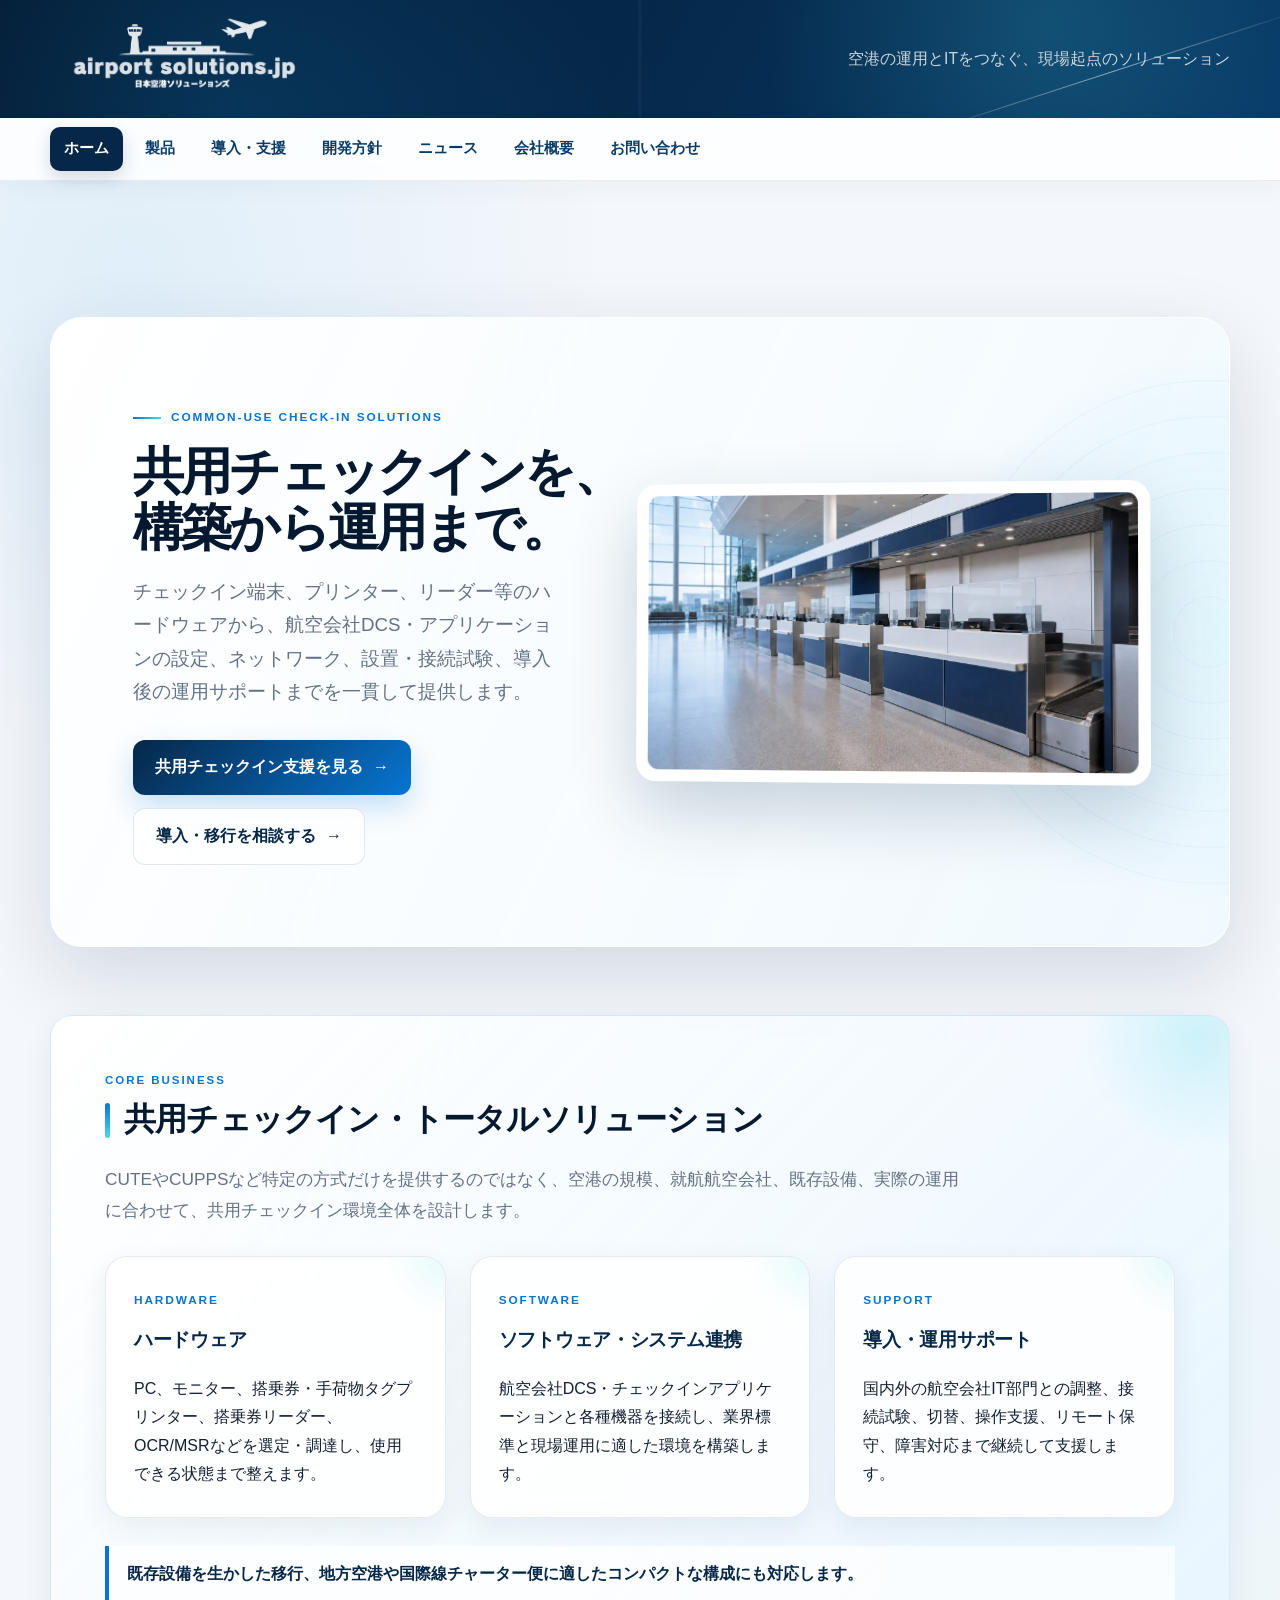
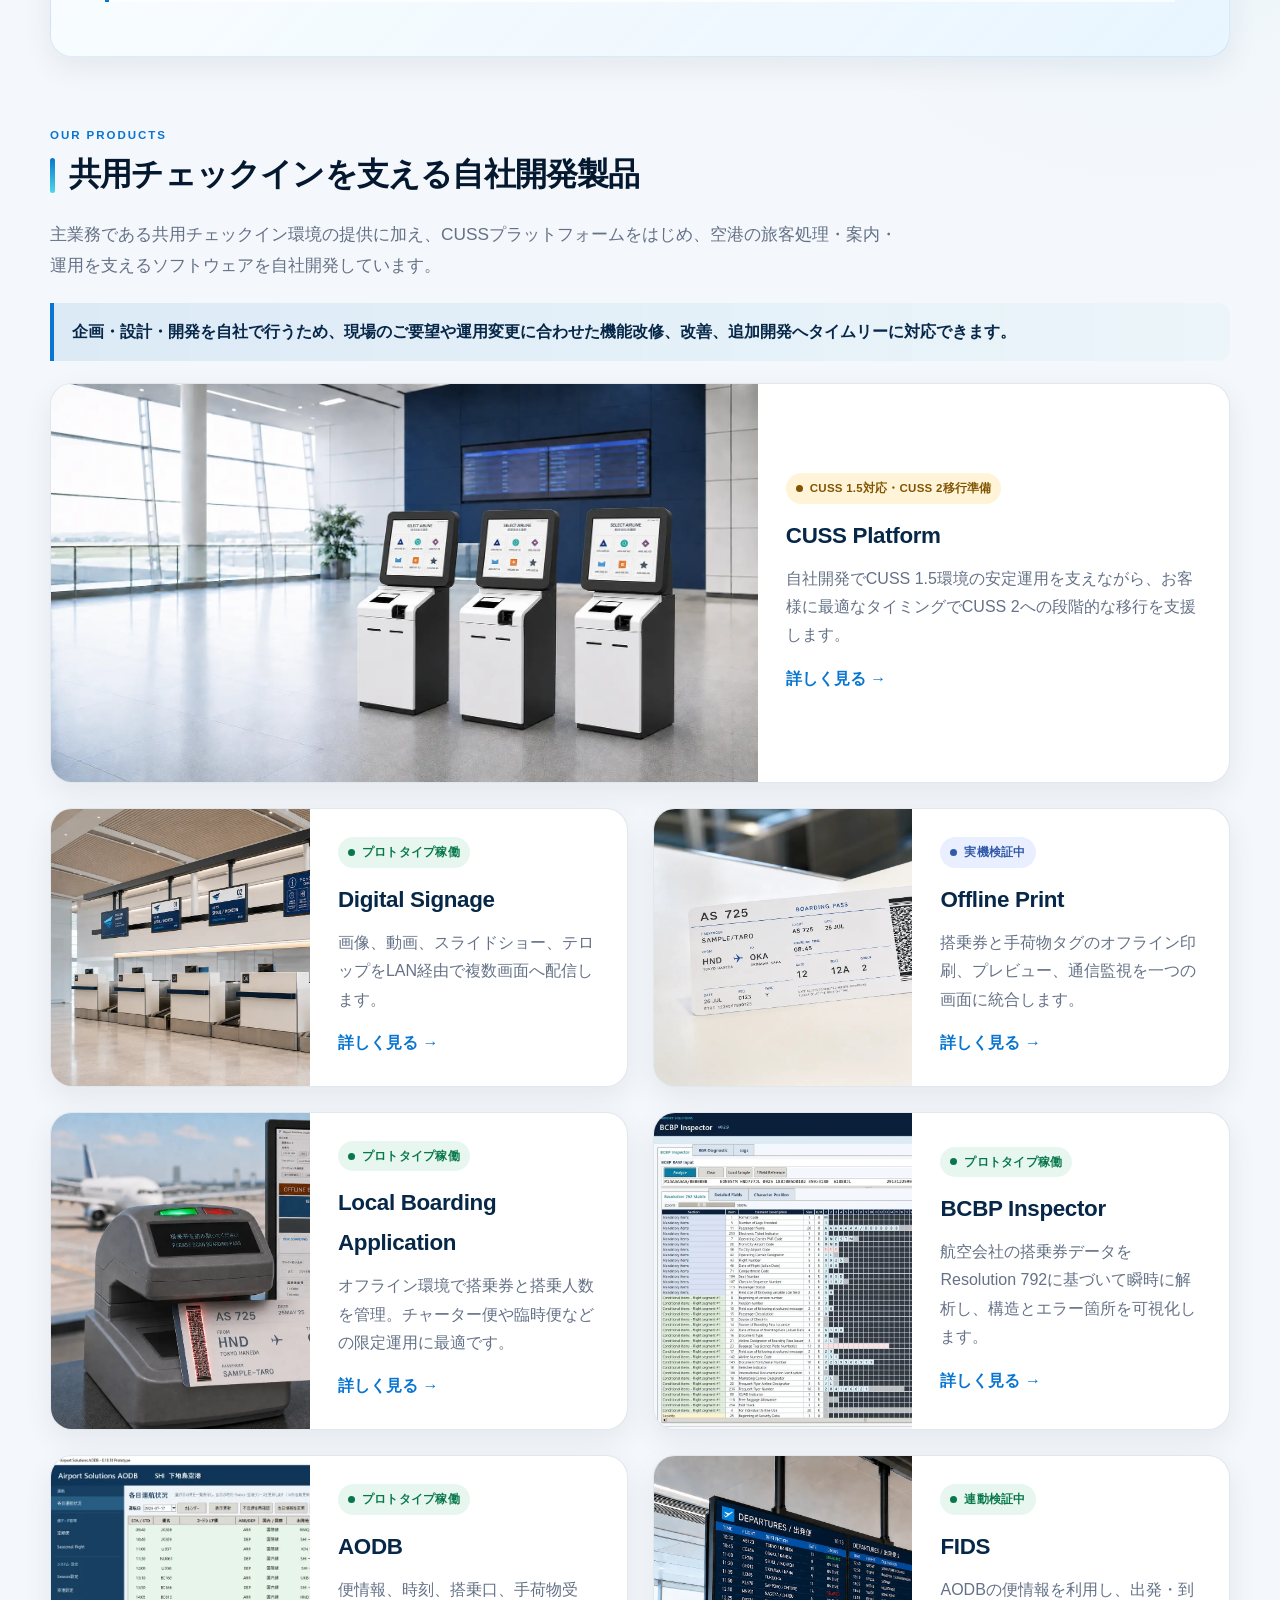
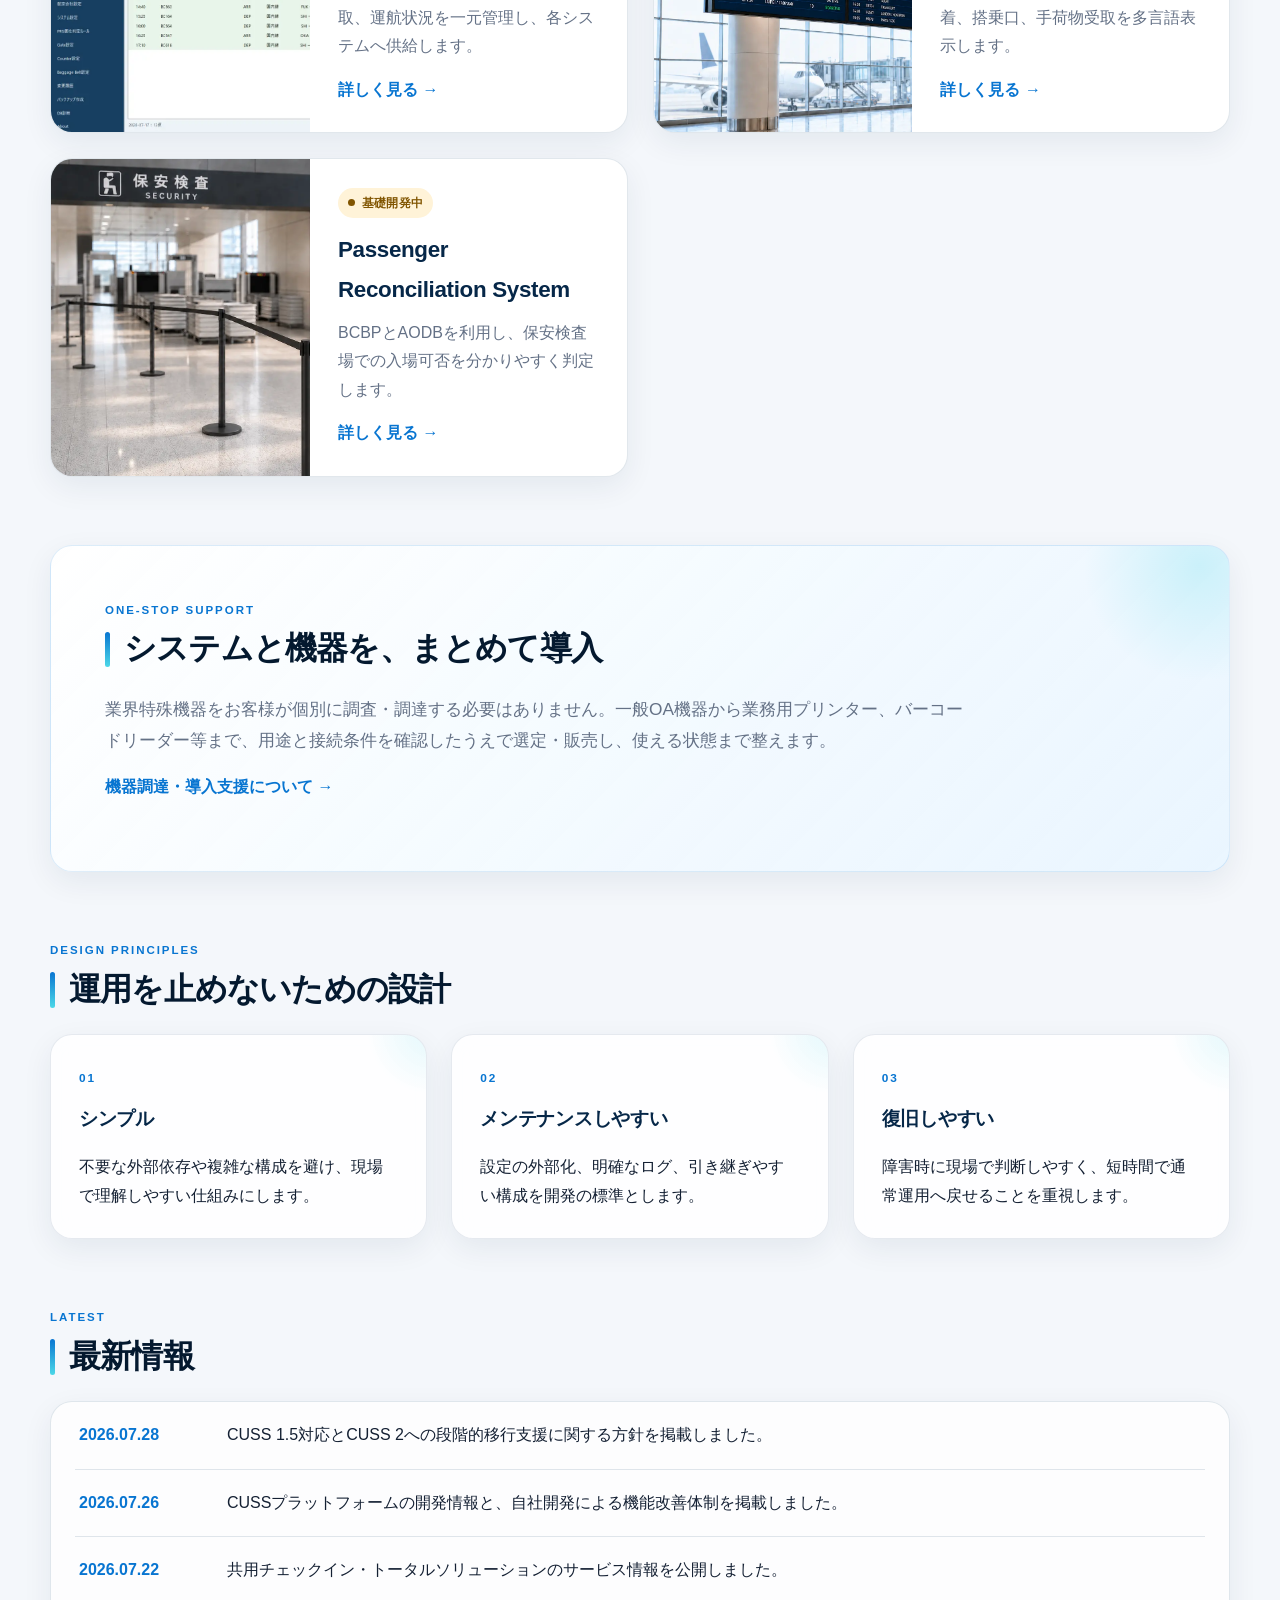
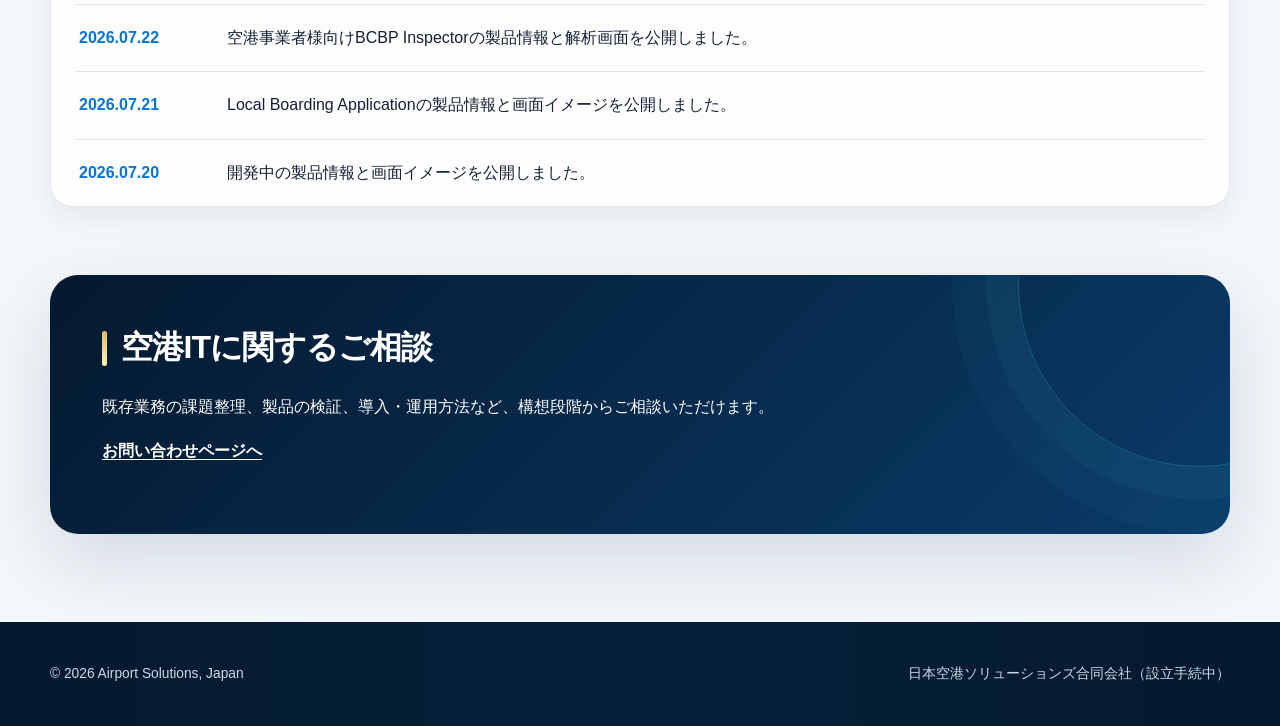
==== index.html @ 3ba22f21 "Add files via upload" ====
<!DOCTYPE html>
<html lang="ja">
<head>
  <meta charset="UTF-8">
  <meta name="viewport" content="width=device-width, initial-scale=1">
  <meta name="description" content="Airport Solutions, Japanは、空港の共用チェックイン環境に必要なハードウェア、ソフトウェア、航空会社調整、導入後の運用サポートまでをワンストップで提供します。">
  <title>Airport Solutions, Japan | 共用チェックインを構築から運用まで</title>
  <link rel="stylesheet" href="style.css">
  <link rel="icon" href="assets/icons/favicon.ico" sizes="any">
  <link rel="icon" type="image/png" sizes="48x48" href="assets/icons/favicon-48.png">
  <link rel="apple-touch-icon" sizes="180x180" href="assets/icons/apple-touch-icon.png">
  <link rel="manifest" href="site.webmanifest">
  <meta name="theme-color" content="#062748">
  <meta name="apple-mobile-web-app-title" content="Airport Solutions">
</head>
<body>
<header class="site-header compact-header">
  <div class="header-inner header-bar">
    <a class="brand brand-logo" href="index.html"><img src="assets/images/logo.png" alt="Airport Solutions.jp 日本空港ソリューションズ"></a>
    <p class="header-tagline">空港の運用とITをつなぐ、現場起点のソリューション</p>
  </div>
</header>
<nav class="site-nav" aria-label="メインナビゲーション"><div class="nav-inner">
  <a href="index.html" aria-current="page">ホーム</a><a href="products.html">製品</a><a href="services.html">導入・支援</a><a href="cases.html">開発方針</a><a href="news.html">ニュース</a><a href="company.html">会社概要</a><a href="contact.html">お問い合わせ</a>
</div></nav>
<main>
  <section class="hero product-hero">
    <div class="hero-copy">
      <span class="eyebrow">Common-use Check-in Solutions</span>
      <h1><span>共用チェックインを、</span><span>構築から運用まで。</span></h1>
      <p>チェックイン端末、プリンター、リーダー等のハードウェアから、航空会社DCS・アプリケーションの設定、ネットワーク、設置・接続試験、導入後の運用サポートまでを一貫して提供します。</p>
      <div class="button-row"><a class="button" href="services.html">共用チェックイン支援を見る</a><a class="button secondary" href="contact.html">導入・移行を相談する</a></div>
    </div>
    <div class="hero-screen"><img src="assets/images/common-use-checkin-hero.webp" alt="共用チェックインカウンターと係員側に配置された端末・周辺機器"></div>
  </section>

  <section class="core-solution equipment-section">
    <span class="section-label">Core Business</span><h2>共用チェックイン・トータルソリューション</h2>
    <p class="lead">CUTEやCUPPSなど特定の方式だけを提供するのではなく、空港の規模、就航航空会社、既存設備、実際の運用に合わせて、共用チェックイン環境全体を設計します。</p>
    <div class="grid grid-3"><article class="card"><span class="kicker">Hardware</span><h3>ハードウェア</h3><p>PC、モニター、搭乗券・手荷物タグプリンター、搭乗券リーダー、OCR/MSRなどを選定・調達し、使用できる状態まで整えます。</p></article><article class="card"><span class="kicker">Software</span><h3>ソフトウェア・システム連携</h3><p>航空会社DCS・チェックインアプリケーションと各種機器を接続し、業界標準と現場運用に適した環境を構築します。</p></article><article class="card"><span class="kicker">Support</span><h3>導入・運用サポート</h3><p>国内外の航空会社IT部門との調整、接続試験、切替、操作支援、リモート保守、障害対応まで継続して支援します。</p></article></div>
    <p class="service-note">既存設備を生かした移行、地方空港や国際線チャーター便に適したコンパクトな構成にも対応します。</p>
  </section>

  <section class="intro-section">
    <span class="section-label">Our Products</span>
    <h2>共用チェックインを支える自社開発製品</h2>
    <p class="lead">主業務である共用チェックイン環境の提供に加え、CUSSプラットフォームをはじめ、空港の旅客処理・案内・運用を支えるソフトウェアを自社開発しています。</p>
    <p class="product-emphasis">企画・設計・開発を自社で行うため、現場のご要望や運用変更に合わせた機能改修、改善、追加開発へタイムリーに対応できます。</p>
    <div class="product-grid">
      <article class="product-card featured"><div class="product-image cuss-image"><img src="assets/images/cuss-platform-kiosk-black-square-screen-sample.webp" alt="Airport Solutions CUSS Platform 共用セルフサービス端末イメージ"></div><div class="product-body"><span class="status development">CUSS 1.5対応・CUSS 2移行準備</span><h3>CUSS Platform</h3><p>自社開発でCUSS 1.5環境の安定運用を支えながら、お客様に最適なタイミングでCUSS 2への段階的な移行を支援します。</p><a class="text-link" href="products.html#cuss">詳しく見る</a></div></article>
      <article class="product-card"><div class="product-image"><img src="assets/images/signage-overhead-checkin-counter-perspective-sample.webp" alt="空港チェックインカウンターのオーバーヘッドサイネージ導入イメージ"></div><div class="product-body"><span class="status prototype">プロトタイプ稼働</span><h3>Digital Signage</h3><p>画像、動画、スライドショー、テロップをLAN経由で複数画面へ配信します。</p><a class="text-link" href="products.html#signage">詳しく見る</a></div></article>
      <article class="product-card"><div class="product-image"><img src="assets/images/offline-print-documents-concept.webp" alt="Offline Printで作成する搭乗券と手荷物タグのイメージ"></div><div class="product-body"><span class="status validation">実機検証中</span><h3>Offline Print</h3><p>搭乗券と手荷物タグのオフライン印刷、プレビュー、通信監視を一つの画面に統合します。</p><a class="text-link" href="products.html#offline-print">詳しく見る</a></div></article>
      <article class="product-card"><div class="product-image"><img src="assets/images/local-boarding-bgr135-larger-ticket-natural-grip.webp" alt="BGRで搭乗券を読み取りLocal Boarding Applicationで搭乗状況を管理するイメージ"></div><div class="product-body"><span class="status prototype">プロトタイプ稼働</span><h3>Local Boarding Application</h3><p>オフライン環境で搭乗券と搭乗人数を管理。チャーター便や臨時便などの限定運用に最適です。</p><a class="text-link" href="products.html#local-boarding">詳しく見る</a></div></article>
      <article class="product-card"><div class="product-image"><img src="assets/images/bcbp-inspector-result.webp" alt="Airport Solutions BCBP Inspector"></div><div class="product-body"><span class="status prototype">プロトタイプ稼働</span><h3>BCBP Inspector</h3><p>航空会社の搭乗券データをResolution 792に基づいて瞬時に解析し、構造とエラー箇所を可視化します。</p><a class="text-link" href="products.html#bcbp-inspector">詳しく見る</a></div></article>
      <article class="product-card"><div class="product-image"><img src="assets/images/aodb.webp" alt="Airport Solutions AODB 各日運航状況"></div><div class="product-body"><span class="status prototype">プロトタイプ稼働</span><h3>AODB</h3><p>便情報、時刻、搭乗口、手荷物受取、運航状況を一元管理し、各システムへ供給します。</p><a class="text-link" href="products.html#aodb">詳しく見る</a></div></article>
      <article class="product-card"><div class="product-image"><img src="assets/images/fids-departures-two-panel-gate-pbb-final.webp" alt="出発便一覧を2面へ連続表示する天井吊り下げ型FIDSの導入イメージ"></div><div class="product-body"><span class="status prototype">連動検証中</span><h3>FIDS</h3><p>AODBの便情報を利用し、出発・到着、搭乗口、手荷物受取を多言語表示します。</p><a class="text-link" href="products.html#fids">詳しく見る</a></div></article>
      <article class="product-card"><div class="product-image"><img src="assets/images/prs-access-bgr-side-by-side-concept.webp" alt="地方空港の保安検査場に設置したAccess BGRとPRS係員端末のイメージ"></div><div class="product-body"><span class="status development">基礎開発中</span><h3>Passenger Reconciliation System</h3><p>BCBPとAODBを利用し、保安検査場での入場可否を分かりやすく判定します。</p><a class="text-link" href="products.html#prs">詳しく見る</a></div></article>
    </div>
  </section>

  <section class="equipment-highlight"><span class="section-label">One-stop Support</span><h2>システムと機器を、まとめて導入</h2><p class="lead">業界特殊機器をお客様が個別に調査・調達する必要はありません。一般OA機器から業務用プリンター、バーコードリーダー等まで、用途と接続条件を確認したうえで選定・販売し、使える状態まで整えます。</p><p><a class="text-link" href="services.html">機器調達・導入支援について</a></p></section>

  <section class="principles">
    <span class="section-label">Design Principles</span><h2>運用を止めないための設計</h2>
    <div class="grid grid-3">
      <article class="card"><span class="kicker">01</span><h3>シンプル</h3><p>不要な外部依存や複雑な構成を避け、現場で理解しやすい仕組みにします。</p></article>
      <article class="card"><span class="kicker">02</span><h3>メンテナンスしやすい</h3><p>設定の外部化、明確なログ、引き継ぎやすい構成を開発の標準とします。</p></article>
      <article class="card"><span class="kicker">03</span><h3>復旧しやすい</h3><p>障害時に現場で判断しやすく、短時間で通常運用へ戻せることを重視します。</p></article>
    </div>
  </section>

  <section><span class="section-label">Latest</span><h2>最新情報</h2><ul class="news-list"><li><time datetime="2026-07-28">2026.07.28</time><span>CUSS 1.5対応とCUSS 2への段階的移行支援に関する方針を掲載しました。</span></li><li><time datetime="2026-07-26">2026.07.26</time><span>CUSSプラットフォームの開発情報と、自社開発による機能改善体制を掲載しました。</span></li><li><time datetime="2026-07-22">2026.07.22</time><span>共用チェックイン・トータルソリューションのサービス情報を公開しました。</span></li><li><time datetime="2026-07-22">2026.07.22</time><span>空港事業者様向けBCBP Inspectorの製品情報と解析画面を公開しました。</span></li><li><time datetime="2026-07-21">2026.07.21</time><span>Local Boarding Applicationの製品情報と画面イメージを公開しました。</span></li><li><time datetime="2026-07-20">2026.07.20</time><span>開発中の製品情報と画面イメージを公開しました。</span></li></ul></section>
  <section class="contact-panel"><h2>空港ITに関するご相談</h2><p>既存業務の課題整理、製品の検証、導入・運用方法など、構想段階からご相談いただけます。</p><p><a href="contact.html">お問い合わせページへ</a></p></section>
</main>
<footer class="site-footer"><div class="footer-inner"><p>© 2026 Airport Solutions, Japan</p><p>日本空港ソリューションズ合同会社（設立手続中）</p></div></footer>
<script src="site.js"></script>
<!-- Cloudflare Web Analytics --><script type="module" src="https://static.cloudflareinsights.com/beacon.min.js" data-cf-beacon='{"token":"ed81a4aa0dbc4ec197182cb6bd01c8a3"}'></script><!-- End Cloudflare Web Analytics -->
</body>
</html>
---- style.css ----
:root {
  --navy-950: #04192f;
  --navy-900: #062748;
  --navy-800: #0a3b68;
  --blue-600: #0875d1;
  --blue-500: #1597e5;
  --cyan-400: #4cd8e8;
  --gold-400: #e5bd63;
  --ink: #142033;
  --muted: #647186;
  --line: rgba(15, 56, 96, .12);
  --surface: #ffffff;
  --background: #f4f7fb;
  --radius: 22px;
  --radius-sm: 14px;
  --shadow-sm: 0 10px 30px rgba(8, 40, 75, .07);
  --shadow-lg: 0 28px 80px rgba(5, 39, 76, .14);
}

* { box-sizing: border-box; }
html { scroll-behavior: smooth; }
body {
  margin: 0;
  font-family: "Segoe UI", "Yu Gothic UI", "Hiragino Kaku Gothic ProN", Meiryo, sans-serif;
  line-height: 1.78;
  color: var(--ink);
  background:
    radial-gradient(circle at 10% 5%, rgba(21,151,229,.09), transparent 30rem),
    radial-gradient(circle at 90% 25%, rgba(76,216,232,.07), transparent 26rem),
    var(--background);
  -webkit-font-smoothing: antialiased;
}
a { color: var(--blue-600); text-underline-offset: 3px; }
a:hover { text-decoration-thickness: 2px; }
::selection { background: rgba(21,151,229,.2); }

.header-inner,
.nav-inner,
main,
.footer-inner {
  width: min(1180px, calc(100% - 44px));
  margin-inline: auto;
}

.site-header {
  position: relative;
  overflow: hidden;
  background:
    linear-gradient(120deg, rgba(4,25,47,.98), rgba(7,58,105,.96)),
    var(--navy-950);
  color: #fff;
}
.site-header::before {
  content: "";
  position: absolute;
  inset: 0;
  pointer-events: none;
  background:
    linear-gradient(90deg, transparent 49.8%, rgba(255,255,255,.045) 50%, transparent 50.2%),
    radial-gradient(circle at 82% 20%, rgba(76,216,232,.18), transparent 18rem),
    radial-gradient(circle at 18% 100%, rgba(21,151,229,.18), transparent 24rem);
}
.site-header::after {
  content: "";
  position: absolute;
  width: 420px;
  height: 1px;
  right: -40px;
  bottom: 45px;
  background: linear-gradient(90deg, transparent, rgba(255,255,255,.5), transparent);
  transform: rotate(-18deg);
}
.header-inner {
  position: relative;
  z-index: 1;
  padding: 30px 0 28px;
}
.brand {
  display: inline-flex;
  align-items: center;
  gap: 15px;
  color: #fff;
  text-decoration: none;
}
.brand::before {
  content: "AS";
  display: grid;
  place-items: center;
  width: 48px;
  height: 48px;
  border: 1px solid rgba(255,255,255,.34);
  border-radius: 15px;
  background: linear-gradient(145deg, rgba(255,255,255,.18), rgba(255,255,255,.05));
  box-shadow: inset 0 1px rgba(255,255,255,.28), 0 10px 30px rgba(0,0,0,.15);
  font-weight: 800;
  letter-spacing: -.04em;
}
.brand-en {
  display: block;
  font-size: clamp(1.3rem, 2.5vw, 1.78rem);
  font-weight: 700;
  letter-spacing: -.015em;
  line-height: 1.2;
}
.brand-ja {
  display: block;
  margin-top: 5px;
  font-size: .78rem;
  letter-spacing: .04em;
  opacity: .72;
}
.header-tagline {
  margin: 16px 0 0 64px;
  max-width: 760px;
  color: rgba(255,255,255,.78);
  font-size: .98rem;
}
.status-badge {
  display: inline-flex;
  align-items: center;
  gap: 8px;
  margin: 14px 0 0 64px;
  padding: 6px 12px;
  border: 1px solid rgba(255,255,255,.2);
  border-radius: 999px;
  font-size: .76rem;
  letter-spacing: .03em;
  background: rgba(255,255,255,.08);
  backdrop-filter: blur(10px);
}
.status-badge::before {
  content: "";
  width: 7px;
  height: 7px;
  border-radius: 50%;
  background: var(--cyan-400);
  box-shadow: 0 0 12px var(--cyan-400);
}

.site-nav {
  position: sticky;
  top: 0;
  z-index: 20;
  background: rgba(255,255,255,.84);
  border-bottom: 1px solid rgba(15,56,96,.09);
  backdrop-filter: blur(18px) saturate(150%);
  box-shadow: 0 8px 24px rgba(9,44,81,.035);
}
.nav-inner {
  display: flex;
  align-items: center;
  flex-wrap: wrap;
  gap: 2px 8px;
  padding: 9px 0;
}
.site-nav a {
  position: relative;
  color: var(--navy-800);
  text-decoration: none;
  font-weight: 650;
  font-size: .91rem;
  padding: 9px 14px;
  border-radius: 10px;
  transition: .22s ease;
}
.site-nav a:hover { background: rgba(8,117,209,.07); color: var(--blue-600); }
.site-nav a[aria-current="page"] { background: var(--navy-900); color: #fff; box-shadow: 0 7px 18px rgba(6,39,72,.16); }

main { padding: 68px 0 88px; }
.hero {
  position: relative;
  overflow: hidden;
  min-height: 560px;
  display: grid;
  align-content: center;
  padding: clamp(42px, 7vw, 82px);
  border: 1px solid rgba(255,255,255,.75);
  border-radius: 32px;
  background:
    linear-gradient(100deg, rgba(255,255,255,.98) 0%, rgba(247,252,255,.96) 53%, rgba(225,244,255,.75) 100%);
  box-shadow: var(--shadow-lg);
}
.hero::before {
  content: "";
  position: absolute;
  width: 560px;
  height: 560px;
  right: -120px;
  top: 50%;
  transform: translateY(-50%);
  border-radius: 50%;
  background:
    repeating-radial-gradient(circle at center, transparent 0 34px, rgba(8,117,209,.07) 35px 36px),
    radial-gradient(circle, rgba(76,216,232,.2), rgba(21,151,229,.05) 60%, transparent 70%);
}
.hero::after {
  content: "";
  position: absolute;
  right: 92px;
  top: 88px;
  width: 180px;
  height: 380px;
  border-radius: 90px;
  border: 1px solid rgba(8,117,209,.22);
  background:
    repeating-linear-gradient(to bottom, rgba(255,255,255,.9) 0 10px, transparent 10px 32px),
    linear-gradient(90deg, transparent 48%, rgba(8,117,209,.26) 49% 51%, transparent 52%);
  transform: rotate(24deg);
  opacity: .88;
  box-shadow: 0 22px 60px rgba(8,117,209,.12);
}
.hero > * { position: relative; z-index: 2; max-width: 760px; }
.eyebrow,
.kicker {
  color: var(--blue-600);
  font-size: .74rem;
  font-weight: 800;
  letter-spacing: .16em;
  text-transform: uppercase;
}
.eyebrow { display: inline-flex; align-items: center; gap: 10px; }
.eyebrow::before { content: ""; width: 28px; height: 2px; background: linear-gradient(90deg,var(--blue-600),var(--cyan-400)); }
.hero h1 {
  margin: 16px 0 20px;
  font-size: clamp(2.65rem, 6.2vw, 5.2rem);
  letter-spacing: -.055em;
  line-height: 1.08;
  color: var(--navy-950);
}
.hero p {
  max-width: 680px;
  margin: 0;
  color: var(--muted);
  font-size: clamp(1rem, 1.8vw, 1.17rem);
}
.button-row { display: flex; flex-wrap: wrap; gap: 13px; margin-top: 32px; }
.button {
  display: inline-flex;
  align-items: center;
  gap: 10px;
  padding: 13px 22px;
  border-radius: 12px;
  font-weight: 750;
  text-decoration: none;
  background: linear-gradient(135deg, var(--navy-900), var(--blue-600));
  color: #fff;
  box-shadow: 0 12px 28px rgba(8,117,209,.22);
  transition: transform .2s ease, box-shadow .2s ease;
}
.button::after { content: "→"; transition: transform .2s ease; }
.button:hover { transform: translateY(-2px); box-shadow: 0 16px 34px rgba(8,117,209,.28); }
.button:hover::after { transform: translateX(4px); }
.button.secondary {
  background: rgba(255,255,255,.78);
  color: var(--navy-900);
  border: 1px solid var(--line);
  box-shadow: none;
  backdrop-filter: blur(10px);
}

.equipment-highlight,
.equipment-section {
  position: relative;
  overflow: hidden;
  padding: clamp(32px, 5vw, 54px);
  border: 1px solid rgba(8,117,209,.13);
  border-radius: var(--radius);
  background: linear-gradient(135deg, rgba(255,255,255,.96), rgba(231,245,255,.84));
  box-shadow: var(--shadow-sm);
}
.equipment-highlight::after,
.equipment-section::after {
  content: "";
  position: absolute;
  width: 240px;
  height: 240px;
  right: -90px;
  top: -100px;
  border-radius: 50%;
  background: radial-gradient(circle, rgba(76,216,232,.22), transparent 68%);
  pointer-events: none;
}
.equipment-highlight > *,
.equipment-section > * { position: relative; z-index: 1; }
.service-note {
  margin: 28px 0 0;
  padding: 14px 18px;
  border-left: 4px solid var(--blue-600);
  background: rgba(255,255,255,.72);
  color: var(--navy-900);
  font-weight: 700;
}
.product-emphasis {
  margin: 22px 0;
  padding: 15px 18px;
  border-left: 4px solid var(--blue-600);
  border-radius: 0 12px 12px 0;
  background: linear-gradient(90deg, rgba(8,117,209,.10), rgba(76,216,232,.05));
  color: var(--navy-900);
  font-weight: 750;
}
.use-case-strip {
  display: flex;
  align-items: center;
  flex-wrap: wrap;
  gap: 10px;
  margin-top: 22px;
  padding: 18px 22px;
  border: 1px solid var(--line);
  border-radius: var(--radius-sm);
  background: rgba(255,255,255,.82);
  box-shadow: var(--shadow-sm);
}
.use-case-strip strong { margin-right: 7px; color: var(--navy-900); }
.use-case-strip span {
  padding: 7px 12px;
  border-radius: 999px;
  background: rgba(8,117,209,.09);
  color: var(--navy-800);
  font-size: .86rem;
  font-weight: 700;
}

section { margin-top: 68px; }
h1.page-title, h2 { color: var(--navy-950); line-height: 1.3; }
h1.page-title {
  margin: 0 0 15px;
  font-size: clamp(2.2rem, 4.5vw, 3.6rem);
  letter-spacing: -.04em;
}
h1.page-title::after {
  content: "";
  display: block;
  width: 70px;
  height: 4px;
  margin-top: 18px;
  border-radius: 999px;
  background: linear-gradient(90deg, var(--blue-600), var(--cyan-400));
}
h2 {
  position: relative;
  font-size: clamp(1.45rem, 2.7vw, 2rem);
  letter-spacing: -.025em;
  margin: 0 0 24px;
  padding-left: 19px;
}
h2::before {
  content: "";
  position: absolute;
  left: 0;
  top: .12em;
  width: 5px;
  height: 1.1em;
  border-radius: 99px;
  background: linear-gradient(var(--blue-600), var(--cyan-400));
}
h3 { color: var(--navy-900); margin-top: 10px; font-size: 1.16rem; letter-spacing: -.015em; }
.lead { color: var(--muted); max-width: 860px; font-size: 1.08rem; }

.grid { display: grid; gap: 24px; }
.grid-3 { grid-template-columns: repeat(3, minmax(0, 1fr)); }
.grid-2 { grid-template-columns: repeat(2, minmax(0, 1fr)); }
.card {
  position: relative;
  overflow: hidden;
  background: rgba(255,255,255,.84);
  border: 1px solid rgba(15,56,96,.1);
  border-radius: var(--radius);
  padding: 28px;
  box-shadow: var(--shadow-sm);
  backdrop-filter: blur(12px);
  transition: transform .24s ease, box-shadow .24s ease, border-color .24s ease;
}
.card::after {
  content: "";
  position: absolute;
  width: 130px;
  height: 130px;
  right: -70px;
  top: -70px;
  border-radius: 50%;
  background: radial-gradient(circle, rgba(76,216,232,.15), transparent 70%);
}
.card:hover {
  transform: translateY(-5px);
  border-color: rgba(8,117,209,.25);
  box-shadow: 0 22px 55px rgba(8,40,75,.12);
}
.card p:last-child, .card ul:last-child { margin-bottom: 0; }
.card ul { padding-left: 1.2rem; }
.card li { margin-bottom: .55rem; }
.card li::marker { color: var(--blue-500); }

.news-list { list-style: none; padding: 0; margin: 0; background: rgba(255,255,255,.78); border: 1px solid var(--line); border-radius: var(--radius); padding: 0 24px; box-shadow: var(--shadow-sm); }
.news-list li {
  display: grid;
  grid-template-columns: 130px 1fr;
  gap: 18px;
  padding: 19px 4px;
  border-bottom: 1px solid var(--line);
}
.news-list li:last-child { border-bottom: 0; }
.news-list time { color: var(--blue-600); font-weight: 700; font-variant-numeric: tabular-nums; }

.company-table {
  width: 100%;
  border-collapse: separate;
  border-spacing: 0;
  overflow: hidden;
  background: rgba(255,255,255,.88);
  border: 1px solid var(--line);
  border-radius: var(--radius);
  box-shadow: var(--shadow-sm);
}
.company-table th,
.company-table td { padding: 18px 22px; border-bottom: 1px solid var(--line); vertical-align: top; text-align: left; }
.company-table th { width: 27%; background: rgba(8,117,209,.055); color: var(--navy-900); font-weight: 750; }
.company-table tr:last-child th,
.company-table tr:last-child td { border-bottom: 0; }

.notice {
  position: relative;
  padding: 22px 25px 22px 29px;
  border: 1px solid rgba(229,189,99,.4);
  border-left: 5px solid var(--gold-400);
  background: linear-gradient(135deg, #fffaf0, #fffdf8);
  border-radius: var(--radius-sm);
  box-shadow: var(--shadow-sm);
}
.contact-panel {
  position: relative;
  overflow: hidden;
  background: linear-gradient(135deg, var(--navy-950), var(--navy-800));
  color: #fff;
  border-radius: 28px;
  padding: clamp(30px, 5vw, 52px);
  box-shadow: var(--shadow-lg);
}
.contact-panel::after {
  content: "";
  position: absolute;
  width: 360px;
  height: 360px;
  right: -150px;
  top: -170px;
  border-radius: 50%;
  border: 1px solid rgba(76,216,232,.25);
  box-shadow: 0 0 0 32px rgba(76,216,232,.04), 0 0 0 66px rgba(76,216,232,.03);
}
.contact-panel > * { position: relative; z-index: 1; }
.contact-panel h2 { color: #fff; }
.contact-panel h2::before { background: linear-gradient(var(--gold-400), #fff0b8); }
.contact-panel a { color: #fff; font-weight: 700; }

.error-page {
  max-width: 760px;
  margin: 72px auto;
  text-align: center;
  background: #fff;
  border-radius: 28px;
  padding: clamp(42px, 7vw, 72px) clamp(24px, 6vw, 56px);
  box-shadow: var(--shadow-lg);
}
.error-page h1 { margin: 14px 0 18px; }
.error-page p { max-width: 580px; margin: 0 auto 28px; }

.site-footer {
  position: relative;
  overflow: hidden;
  background: var(--navy-950);
  color: #cdd9e7;
  padding: 40px 0;
}
.site-footer::before { content: ""; position: absolute; inset: 0; background: linear-gradient(90deg, transparent, rgba(21,151,229,.06), transparent); }
.footer-inner { position: relative; display: flex; justify-content: space-between; gap: 24px; flex-wrap: wrap; }
.site-footer p { margin: 0; font-size: .86rem; }

@media (max-width: 900px) {
  .grid-3 { grid-template-columns: 1fr; }
  .grid-2 { grid-template-columns: 1fr; }
  .hero { min-height: auto; }
  .hero::before { right: -250px; opacity: .7; }
  .hero::after { right: -10px; opacity: .25; }
}
@media (max-width: 700px) {
  .header-inner, .nav-inner, main, .footer-inner { width: min(100% - 28px, 1180px); }
  .header-inner { padding: 24px 0; }
  .brand::before { width: 42px; height: 42px; border-radius: 13px; }
  .header-tagline, .status-badge { margin-left: 0; }
  .site-nav { position: static; }
  .nav-inner { overflow-x: auto; flex-wrap: nowrap; padding-bottom: 10px; scrollbar-width: none; }
  .nav-inner::-webkit-scrollbar { display: none; }
  .site-nav a { white-space: nowrap; padding: 8px 11px; }
  main { padding: 42px 0 64px; }
  .hero { padding: 38px 25px; border-radius: 24px; }
  .hero h1 { font-size: clamp(2.35rem, 14vw, 3.8rem); }
  section { margin-top: 52px; }
  .news-list { padding: 0 18px; }
  .news-list li { grid-template-columns: 1fr; gap: 4px; }
  .company-table th, .company-table td { display: block; width: 100%; }
  .company-table th { padding-bottom: 7px; }
  .company-table td { padding-top: 7px; }
}
@media (prefers-reduced-motion: reduce) {
  *, *::before, *::after { scroll-behavior: auto !important; transition: none !important; }
}

/* 2026-07 product-site update */
.compact-header .header-inner { padding: 18px 0; }
.header-bar { display: flex; align-items: center; justify-content: space-between; gap: 28px; }
.brand-logo { display: block; flex: 0 1 365px; height: 82px; overflow: hidden; }
.brand-logo::before { display: none; }
.brand-logo img { display: block; width: 270px; max-width: none; height: auto; transform: translateY(-32px); }
.header-bar .header-tagline { margin: 0; max-width: 620px; text-align: right; }

.product-hero {
  grid-template-columns: minmax(0, .9fr) minmax(400px, 1.1fr);
  align-items: center;
  gap: clamp(35px, 6vw, 80px);
  min-height: 590px;
  background: linear-gradient(115deg, rgba(255,255,255,.99), rgba(240,249,255,.96));
}
.product-hero::before { right: -260px; opacity: .52; }
.product-hero::after { display: none; }
.product-hero > * { max-width: none; }
.product-hero h1 { font-size: clamp(2.8rem, 5.3vw, 4.9rem); }
.product-hero h1 span { display: block; }
.hero-screen { position: relative; z-index: 2; padding: 12px; border-radius: 20px; background: #fff; box-shadow: 0 28px 70px rgba(6,39,72,.2); transform: perspective(1100px) rotateY(-4deg) rotateX(1deg); }
.hero-screen img { display: block; width: 100%; border-radius: 11px; }
.core-solution .grid { margin-top: 30px; }
.section-label { display: block; margin-bottom: 8px; color: var(--blue-600); font-size: .72rem; font-weight: 850; letter-spacing: .17em; text-transform: uppercase; }

.product-grid { display: grid; grid-template-columns: repeat(2, minmax(0, 1fr)); gap: 25px; }
.product-card { overflow: hidden; display: grid; grid-template-columns: minmax(0, .9fr) minmax(250px, 1.1fr); background: #fff; border: 1px solid var(--line); border-radius: var(--radius); box-shadow: var(--shadow-sm); transition: transform .24s ease, box-shadow .24s ease; }
.product-card:hover { transform: translateY(-5px); box-shadow: 0 22px 55px rgba(8,40,75,.13); }
.product-card.featured { grid-column: span 2; grid-template-columns: minmax(420px, 1.2fr) minmax(300px, .8fr); }
.product-image { min-height: 245px; background: #dce8f3; }
.product-image img { width: 100%; height: 100%; object-fit: cover; object-position: left top; display: block; }
.cuss-image { padding: 0; background: #eaf1f7; }
.cuss-image img { width: 100%; height: 100%; object-fit: cover; object-position: center; }
.cuss-media { background: #fff; }
.cuss-media img { width: 100%; height: auto; object-fit: contain; object-position: center; }
.cuss-visual { width: 100%; padding: clamp(28px, 5vw, 58px) 24px; color: #fff; text-align: center; }
.cuss-visual strong { display: block; font-size: clamp(3rem, 7vw, 5.8rem); line-height: 1; letter-spacing: .06em; }
.cuss-visual > p { margin: 10px 0 30px; color: rgba(255,255,255,.72); font-size: .85rem; font-weight: 750; letter-spacing: .14em; text-transform: uppercase; }
.cuss-visual > div { display: flex; align-items: center; justify-content: center; flex-wrap: wrap; gap: 10px; }
.cuss-visual span { padding: 10px 14px; border: 1px solid rgba(255,255,255,.26); border-radius: 10px; background: rgba(255,255,255,.1); font-size: .78rem; font-style: normal; font-weight: 750; }
.cuss-visual i { color: var(--cyan-400); font-style: normal; font-size: 1.2rem; }
.cuss-media .caption { color: var(--muted); }
.product-body { padding: 28px; align-self: center; }
.product-body h3 { margin: 12px 0 9px; font-size: 1.4rem; }
.product-body p { margin: 0 0 15px; color: var(--muted); }
.status { display: inline-flex; align-items: center; gap: 7px; width: fit-content; padding: 5px 10px; border-radius: 999px; font-size: .72rem; font-weight: 800; letter-spacing: .02em; }
.status::before { content: ""; width: 7px; height: 7px; border-radius: 50%; background: currentColor; }
.status.prototype { color: #08784b; background: #e7f7ef; }
.status.development { color: #815500; background: #fff3d8; }
.status.validation { color: #3159a9; background: #e9efff; }
.status.core { color: #075d87; background: #e3f5fc; }
.text-link { font-weight: 750; text-decoration: none; }
.text-link::after { content: " →"; }

.product-detail { display: grid; grid-template-columns: minmax(0, .85fr) minmax(480px, 1.15fr); align-items: center; gap: clamp(34px, 6vw, 72px); padding-top: 24px; scroll-margin-top: 90px; }
.product-detail.reverse .detail-copy { order: 2; }
.product-detail.reverse .detail-media { order: 1; }
.detail-copy { display: flex; flex-direction: column; align-items: flex-start; }
.detail-copy .section-label { margin-top: 18px; }
.detail-copy h2 { padding-left: 0; margin-bottom: 15px; }
.detail-copy h2::before { display: none; }
.detail-copy p { color: var(--muted); }
.feature-list { padding-left: 1.25rem; margin-bottom: 0; }
.feature-list li { margin-bottom: .55rem; }
.feature-list li::marker { color: var(--blue-500); }
.detail-media { padding: 12px; background: #fff; border: 1px solid var(--line); border-radius: 20px; box-shadow: var(--shadow-lg); }
.detail-media img { width: 100%; display: block; border-radius: 11px; }
.caption { margin: 9px 5px 1px; color: var(--muted); font-size: .79rem; }
.gallery { display: grid; gap: 18px; margin-top: 24px; }
.gallery-4 { grid-template-columns: repeat(4, minmax(0, 1fr)); }
.gallery-3 { grid-template-columns: repeat(3, minmax(0, 1fr)); }
.gallery-2 { grid-template-columns: repeat(2, minmax(0, 1fr)); }
.gallery-single { grid-template-columns: minmax(0, 1fr); max-width: 920px; margin-inline: auto; }
.gallery figure { margin: 0; overflow: hidden; background: #fff; border: 1px solid var(--line); border-radius: 15px; box-shadow: var(--shadow-sm); }
.gallery img { display: block; width: 100%; aspect-ratio: 16/9; object-fit: cover; object-position: left top; }
.bcbp-gallery img { aspect-ratio: auto; object-fit: contain; background: #eef3f7; }
.gallery figcaption { padding: 10px 13px; color: var(--muted); font-size: .8rem; }
.product-image img,
.detail-media img,
.gallery img {
  cursor: zoom-in;
  transition: filter .2s ease, transform .2s ease;
}
.product-image img:hover,
.detail-media img:hover,
.gallery img:hover { filter: brightness(.94); }
.image-lightbox {
  position: fixed;
  inset: 0;
  z-index: 1000;
  display: none;
  align-items: center;
  justify-content: center;
  padding: 28px;
  background: rgba(2, 16, 31, .92);
  backdrop-filter: blur(8px);
}
.image-lightbox.is-open { display: flex; }
.image-lightbox-content {
  position: relative;
  display: flex;
  flex-direction: column;
  align-items: center;
  max-width: min(96vw, 1900px);
  max-height: 94vh;
}
.image-lightbox-image {
  display: block;
  max-width: 100%;
  max-height: calc(94vh - 54px);
  object-fit: contain;
  border-radius: 10px;
  background: #fff;
  box-shadow: 0 30px 90px rgba(0,0,0,.45);
}
.image-lightbox-caption { margin: 10px 50px 0; color: rgba(255,255,255,.82); text-align: center; }
.image-lightbox-close {
  position: fixed;
  top: 16px;
  right: 20px;
  width: 46px;
  height: 46px;
  border: 1px solid rgba(255,255,255,.35);
  border-radius: 50%;
  background: rgba(4,25,47,.72);
  color: #fff;
  font-size: 1.8rem;
  line-height: 1;
  cursor: pointer;
}
body.lightbox-open { overflow: hidden; }

.process { display: grid; grid-template-columns: repeat(4, minmax(0, 1fr)); gap: 16px; }
.process > div { padding: 24px; background: #fff; border: 1px solid var(--line); border-radius: var(--radius-sm); box-shadow: var(--shadow-sm); }
.process span { display: block; color: var(--blue-600); font-size: .74rem; font-weight: 850; letter-spacing: .12em; }
.process strong { display: block; margin-top: 8px; color: var(--navy-900); font-size: 1.05rem; }
.process p { margin: 6px 0 0; color: var(--muted); font-size: .9rem; }
.wide-card { font-size: 1.05rem; }

@media (max-width: 1050px) {
  .product-hero, .product-detail { grid-template-columns: 1fr; }
  .product-hero { min-height: auto; }
  .product-card, .product-card.featured { grid-column: auto; grid-template-columns: 1fr; }
  .product-grid { grid-template-columns: repeat(2, minmax(0, 1fr)); }
  .product-card.featured { grid-column: span 2; }
  .product-detail.reverse .detail-copy { order: 1; }
  .product-detail.reverse .detail-media { order: 2; }
  .gallery-4 { grid-template-columns: repeat(2, minmax(0, 1fr)); }
  .process { grid-template-columns: repeat(2, minmax(0, 1fr)); }
}
@media (min-width: 1051px) {
  .product-hero h1 { font-size: clamp(2.9rem, 4vw, 3.45rem); }
  .product-hero h1 span { white-space: nowrap; }
}
@media (max-width: 700px) {
  .header-bar { align-items: flex-start; flex-direction: column; gap: 8px; }
  .brand-logo { flex-basis: auto; width: 250px; max-width: 88%; height: 70px; }
  .brand-logo img { width: 240px; height: auto; transform: translateY(-28px); }
  .header-bar .header-tagline { text-align: left; font-size: .85rem; }
  .product-hero h1 { font-size: clamp(1.72rem, 8.2vw, 2.15rem); letter-spacing: -.05em; line-height: 1.18; }
  .product-hero h1 span { white-space: nowrap; word-break: keep-all; }
  .product-hero .eyebrow { font-size: .64rem; letter-spacing: .11em; }
  .product-grid, .gallery-4, .gallery-3, .gallery-2, .process { grid-template-columns: 1fr; }
  .product-card.featured { grid-column: auto; }
  .product-image { min-height: 195px; }
  .hero-screen { transform: none; padding: 7px; border-radius: 14px; }
  .product-detail { gap: 25px; }
  .detail-media { padding: 7px; border-radius: 14px; }
  .image-lightbox { padding: 12px; }
  .image-lightbox-close { top: 8px; right: 8px; }
}
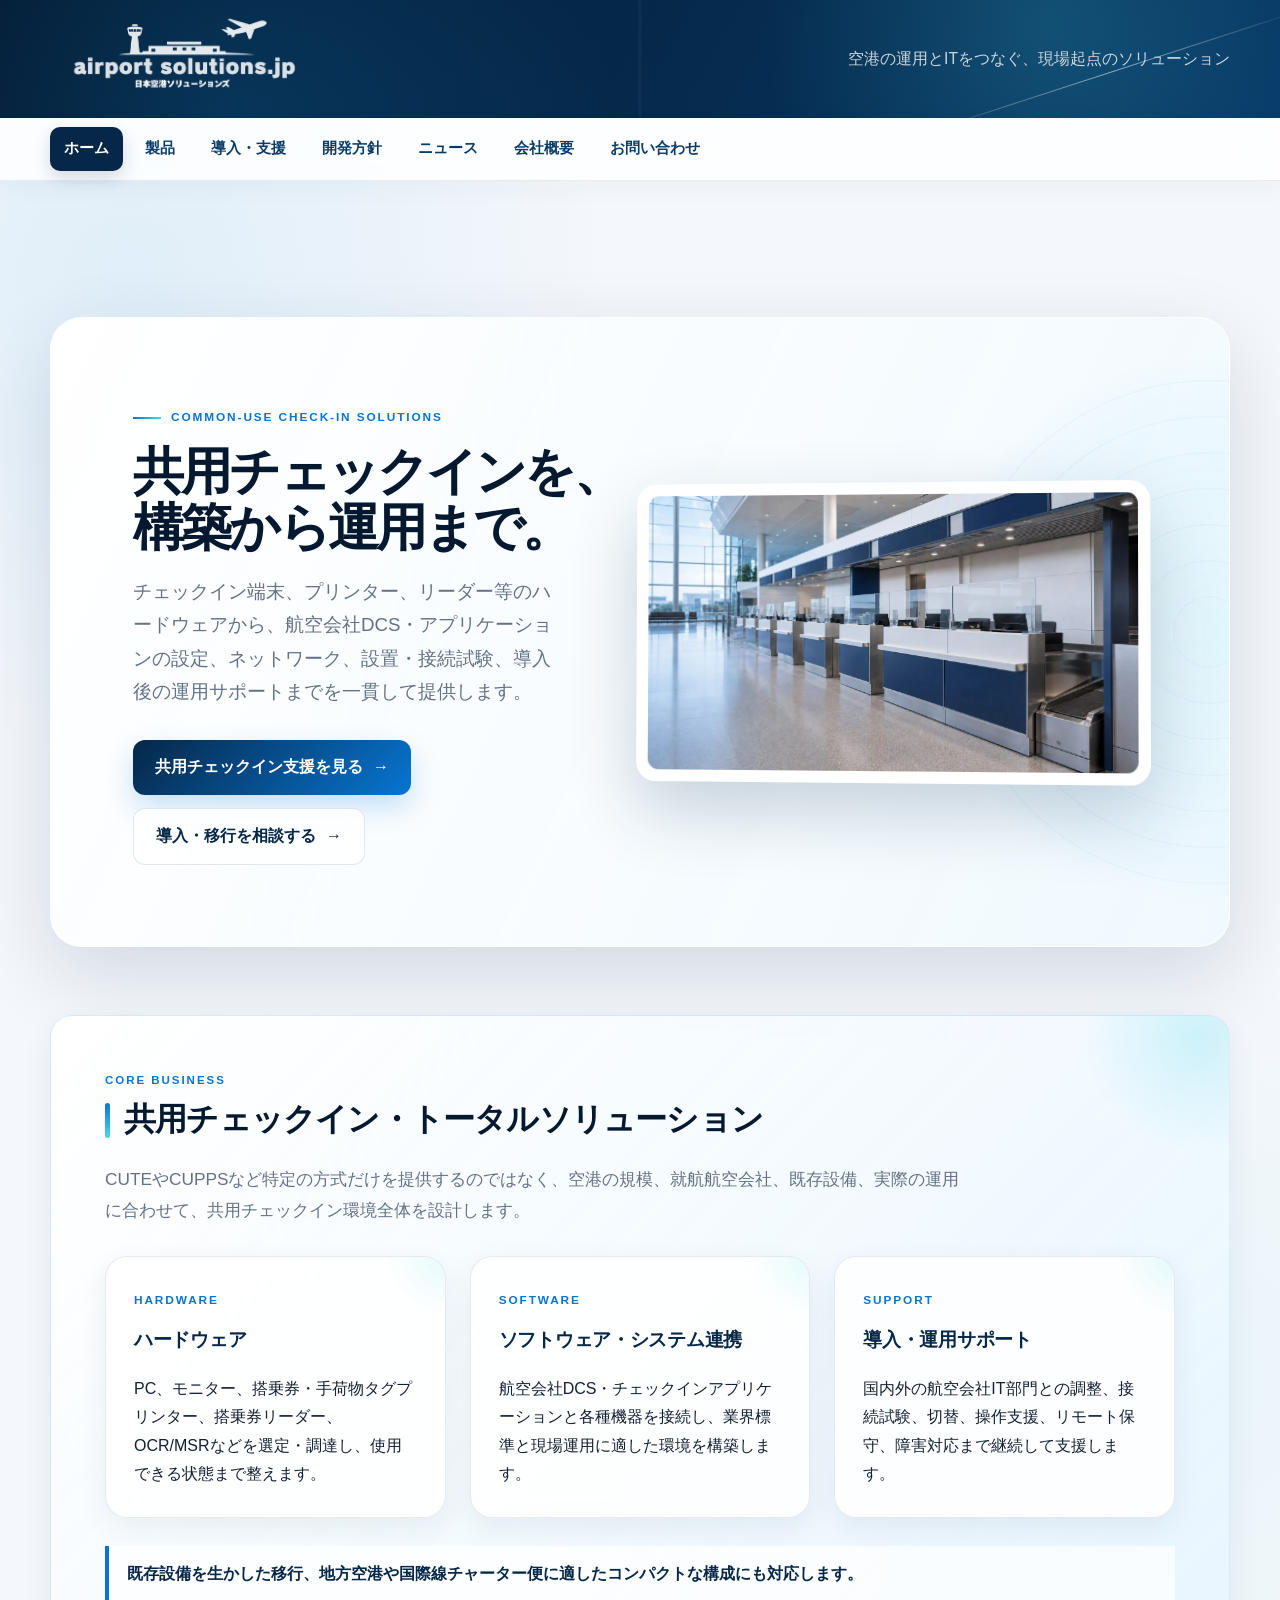
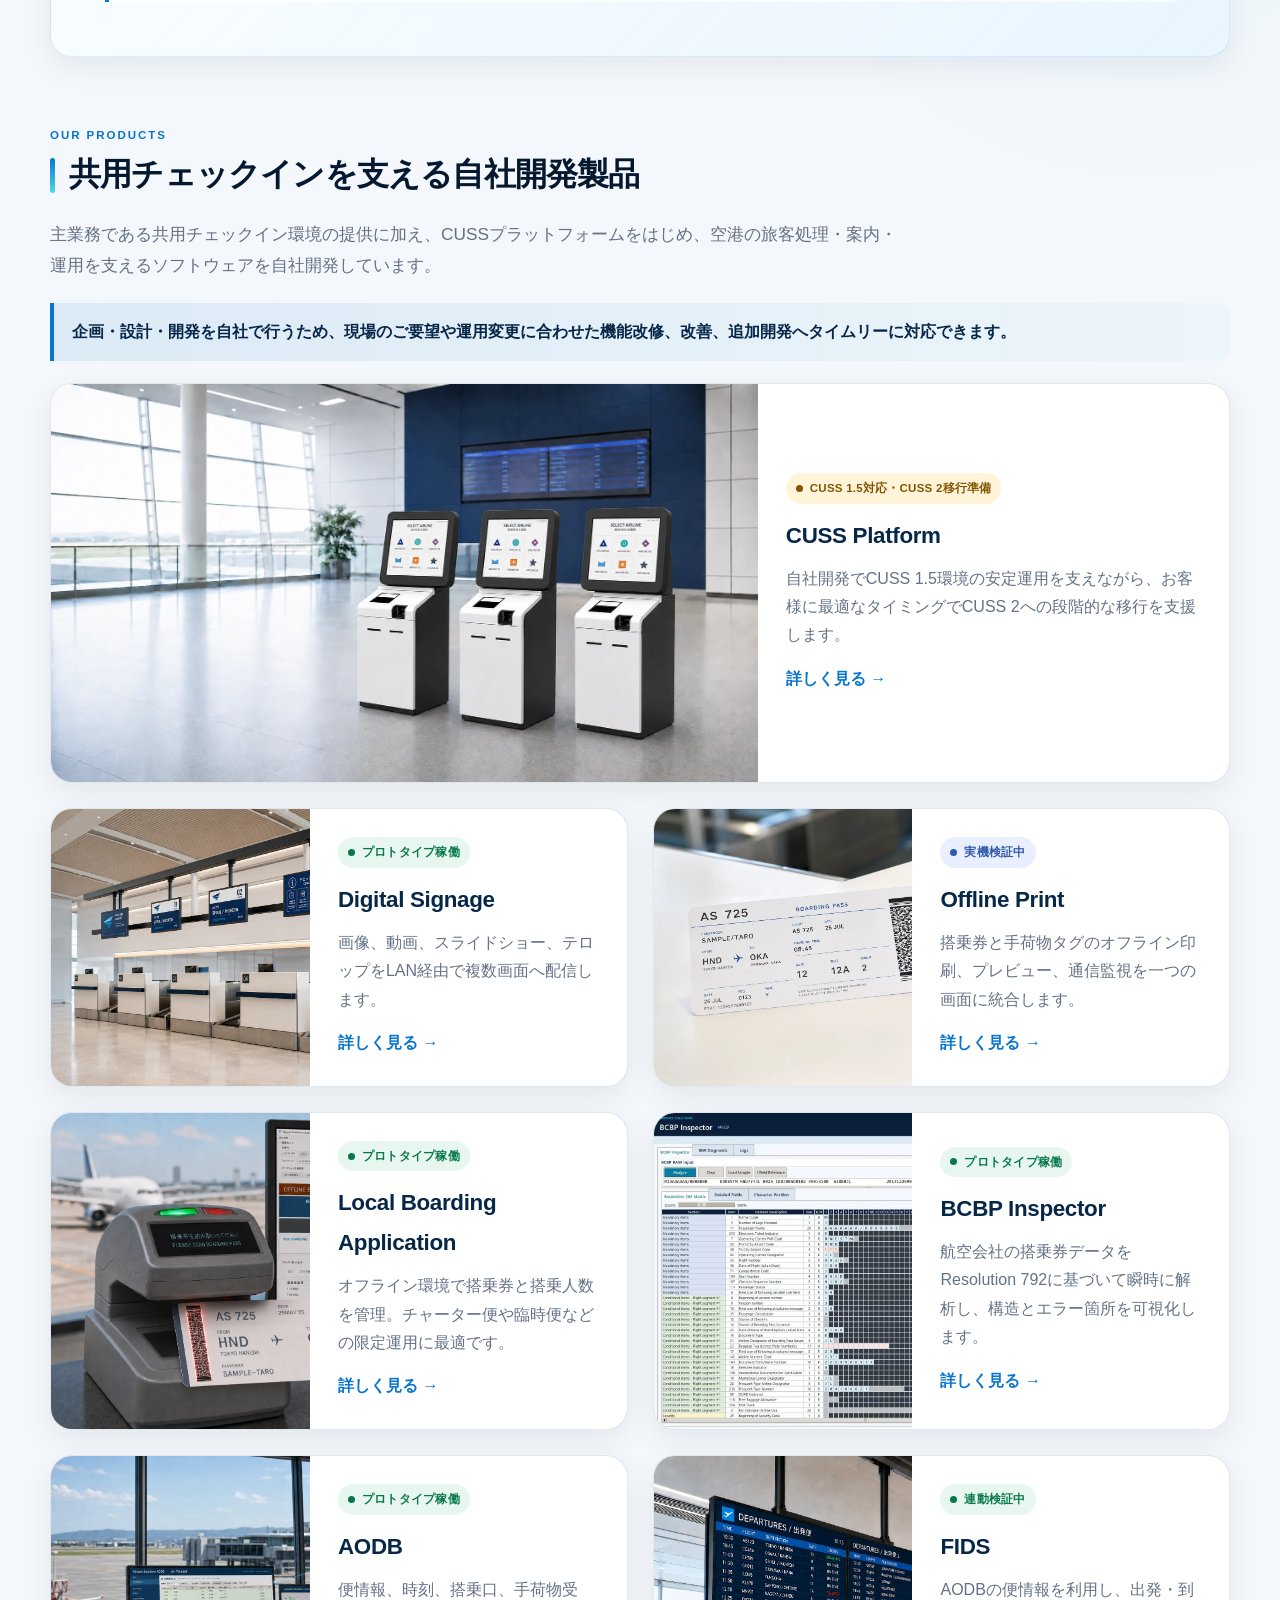
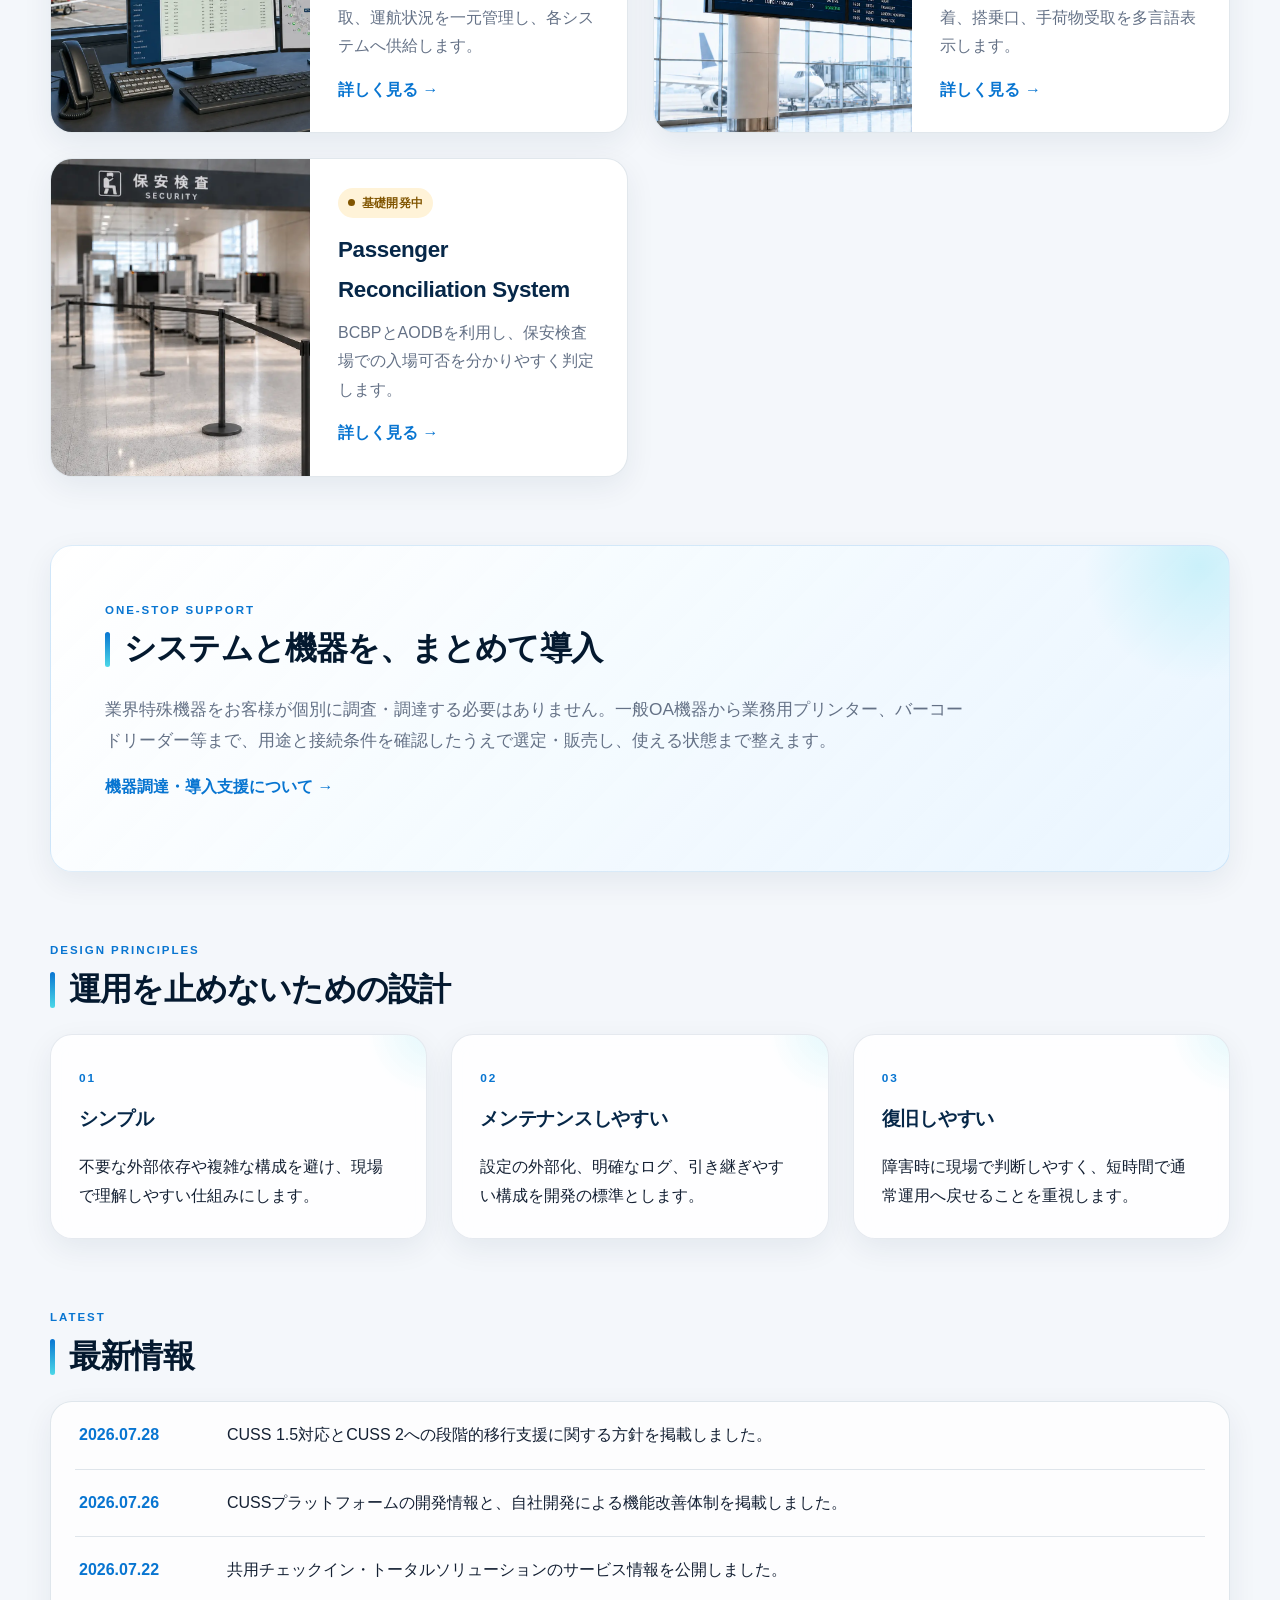
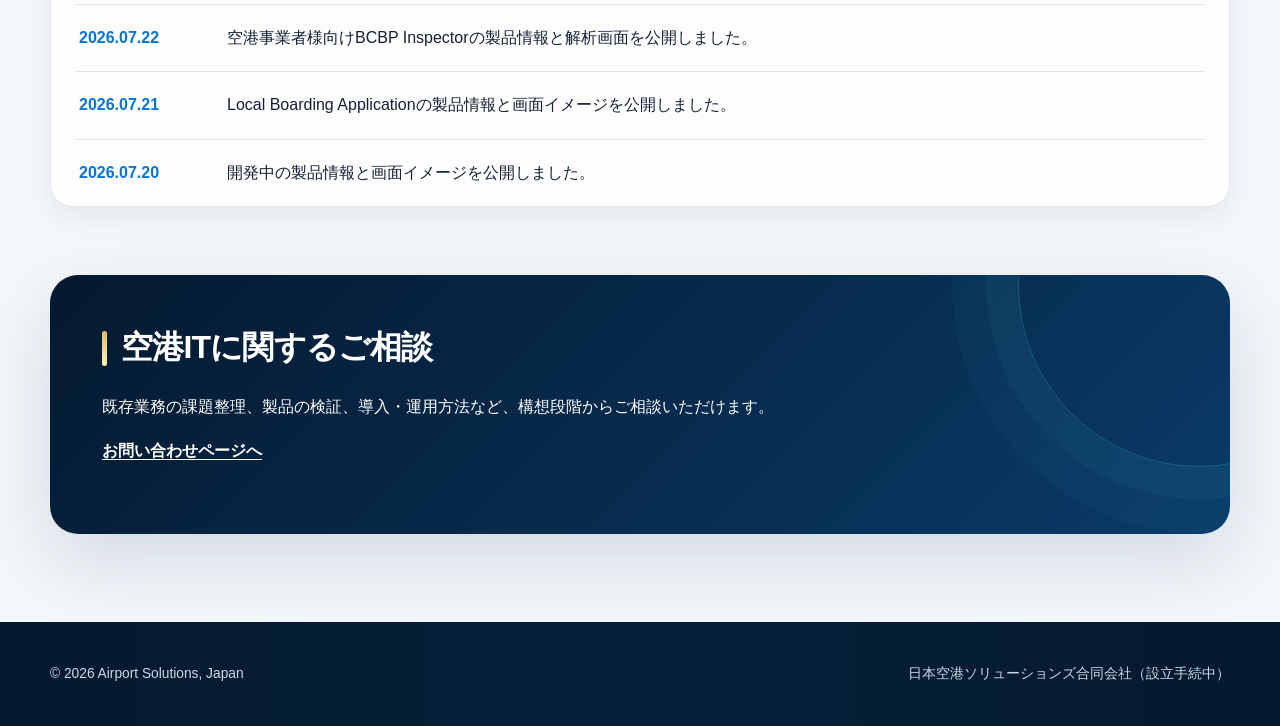
==== commit 0b681056: "Add files via upload" ====
--- a/index.html
+++ b/index.html
@@ -52,7 +52,7 @@
       <article class="product-card"><div class="product-image"><img src="assets/images/offline-print-documents-concept.webp" alt="Offline Printで作成する搭乗券と手荷物タグのイメージ"></div><div class="product-body"><span class="status validation">実機検証中</span><h3>Offline Print</h3><p>搭乗券と手荷物タグのオフライン印刷、プレビュー、通信監視を一つの画面に統合します。</p><a class="text-link" href="products.html#offline-print">詳しく見る</a></div></article>
       <article class="product-card"><div class="product-image"><img src="assets/images/local-boarding-bgr135-larger-ticket-natural-grip.webp" alt="BGRで搭乗券を読み取りLocal Boarding Applicationで搭乗状況を管理するイメージ"></div><div class="product-body"><span class="status prototype">プロトタイプ稼働</span><h3>Local Boarding Application</h3><p>オフライン環境で搭乗券と搭乗人数を管理。チャーター便や臨時便などの限定運用に最適です。</p><a class="text-link" href="products.html#local-boarding">詳しく見る</a></div></article>
       <article class="product-card"><div class="product-image"><img src="assets/images/bcbp-inspector-result.webp" alt="Airport Solutions BCBP Inspector"></div><div class="product-body"><span class="status prototype">プロトタイプ稼働</span><h3>BCBP Inspector</h3><p>航空会社の搭乗券データをResolution 792に基づいて瞬時に解析し、構造とエラー箇所を可視化します。</p><a class="text-link" href="products.html#bcbp-inspector">詳しく見る</a></div></article>
-      <article class="product-card"><div class="product-image"><img src="assets/images/aodb.webp" alt="Airport Solutions AODB 各日運航状況"></div><div class="product-body"><span class="status prototype">プロトタイプ稼働</span><h3>AODB</h3><p>便情報、時刻、搭乗口、手荷物受取、運航状況を一元管理し、各システムへ供給します。</p><a class="text-link" href="products.html#aodb">詳しく見る</a></div></article>
+      <article class="product-card"><div class="product-image"><img src="assets/images/aodb-airport-operations-hub-concept.webp" alt="AODBからFIDS、端末監視、PRSへ便情報を供給する空港運航管理イメージ"></div><div class="product-body"><span class="status prototype">プロトタイプ稼働</span><h3>AODB</h3><p>便情報、時刻、搭乗口、手荷物受取、運航状況を一元管理し、各システムへ供給します。</p><a class="text-link" href="products.html#aodb">詳しく見る</a></div></article>
       <article class="product-card"><div class="product-image"><img src="assets/images/fids-departures-two-panel-gate-pbb-final.webp" alt="出発便一覧を2面へ連続表示する天井吊り下げ型FIDSの導入イメージ"></div><div class="product-body"><span class="status prototype">連動検証中</span><h3>FIDS</h3><p>AODBの便情報を利用し、出発・到着、搭乗口、手荷物受取を多言語表示します。</p><a class="text-link" href="products.html#fids">詳しく見る</a></div></article>
       <article class="product-card"><div class="product-image"><img src="assets/images/prs-access-bgr-side-by-side-concept.webp" alt="地方空港の保安検査場に設置したAccess BGRとPRS係員端末のイメージ"></div><div class="product-body"><span class="status development">基礎開発中</span><h3>Passenger Reconciliation System</h3><p>BCBPとAODBを利用し、保安検査場での入場可否を分かりやすく判定します。</p><a class="text-link" href="products.html#prs">詳しく見る</a></div></article>
     </div>
--- a/style.css
+++ b/style.css
@@ -575,6 +575,7 @@
 .caption { margin: 9px 5px 1px; color: var(--muted); font-size: .79rem; }
 .gallery { display: grid; gap: 18px; margin-top: 24px; }
 .gallery-4 { grid-template-columns: repeat(4, minmax(0, 1fr)); }
+.aodb-gallery { grid-template-columns: minmax(0, 900px); justify-content: center; }
 .gallery-3 { grid-template-columns: repeat(3, minmax(0, 1fr)); }
 .gallery-2 { grid-template-columns: repeat(2, minmax(0, 1fr)); }
 .gallery-single { grid-template-columns: minmax(0, 1fr); max-width: 920px; margin-inline: auto; }
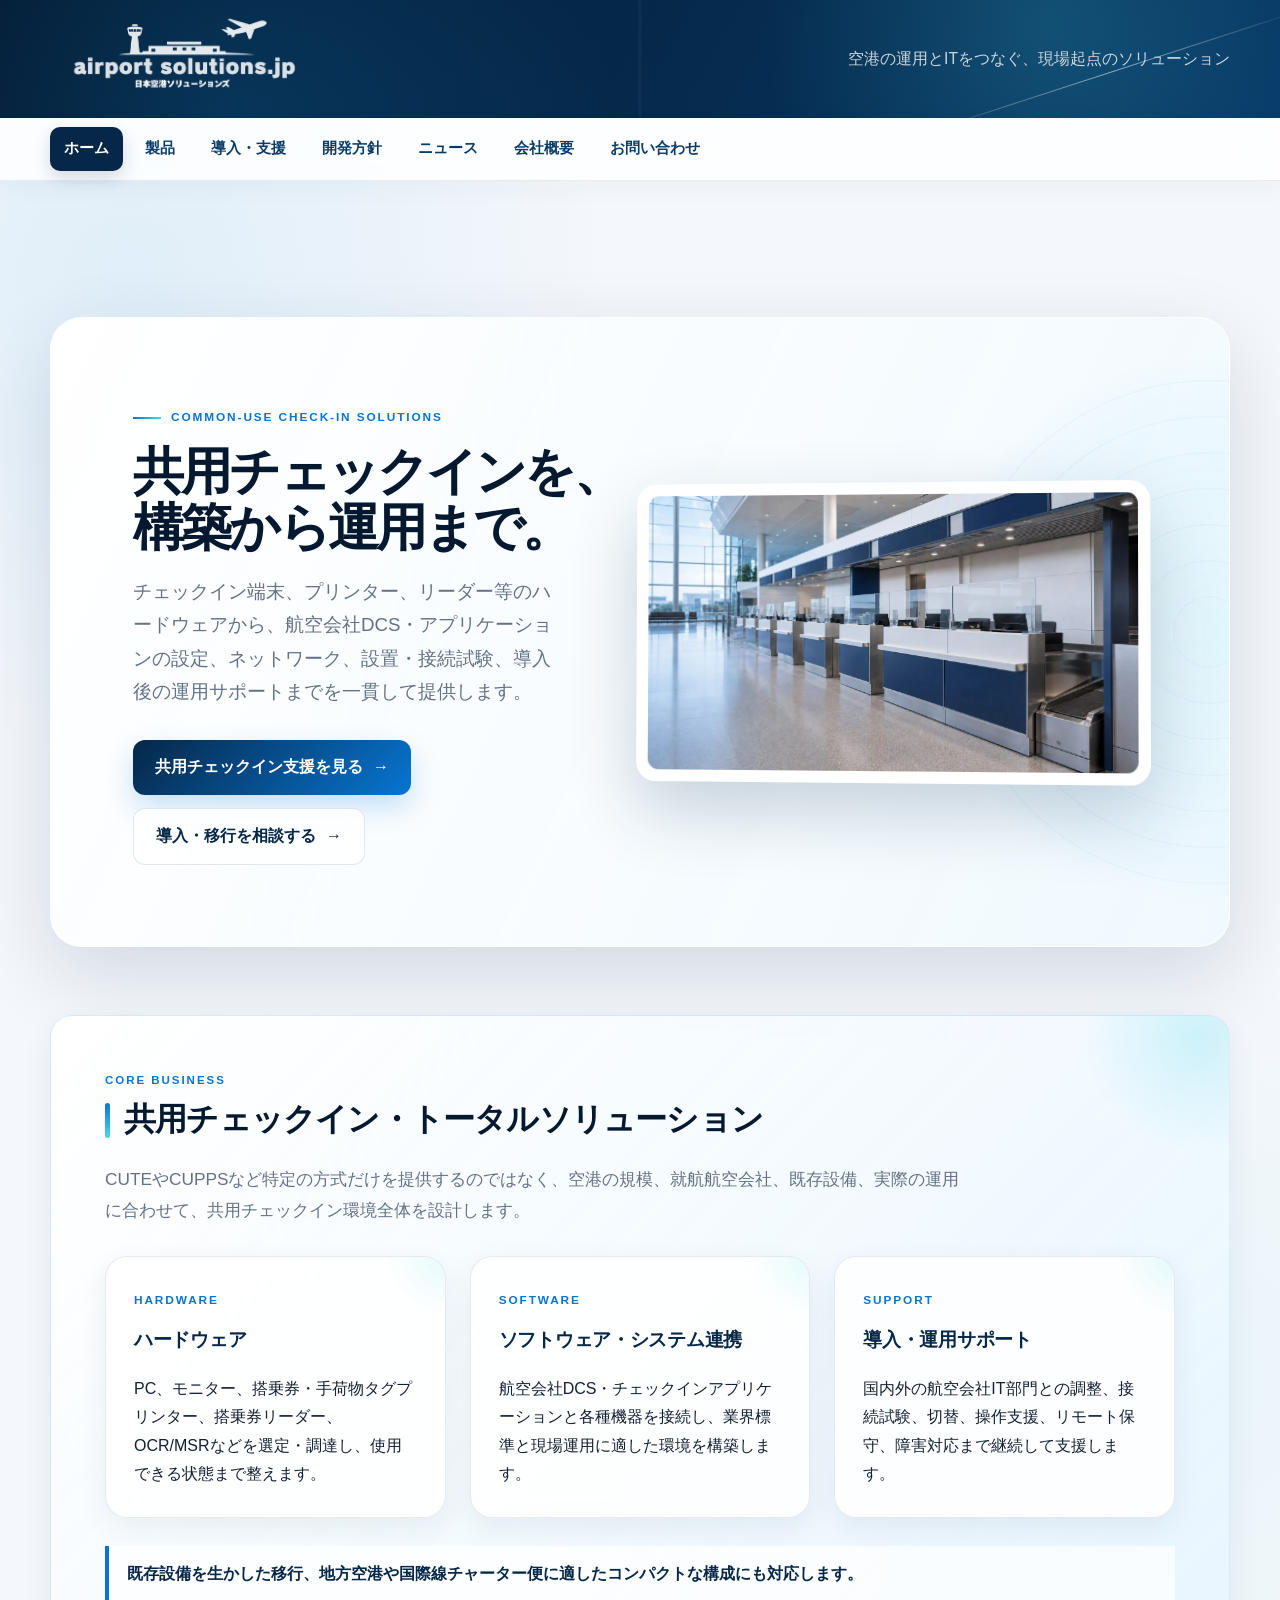
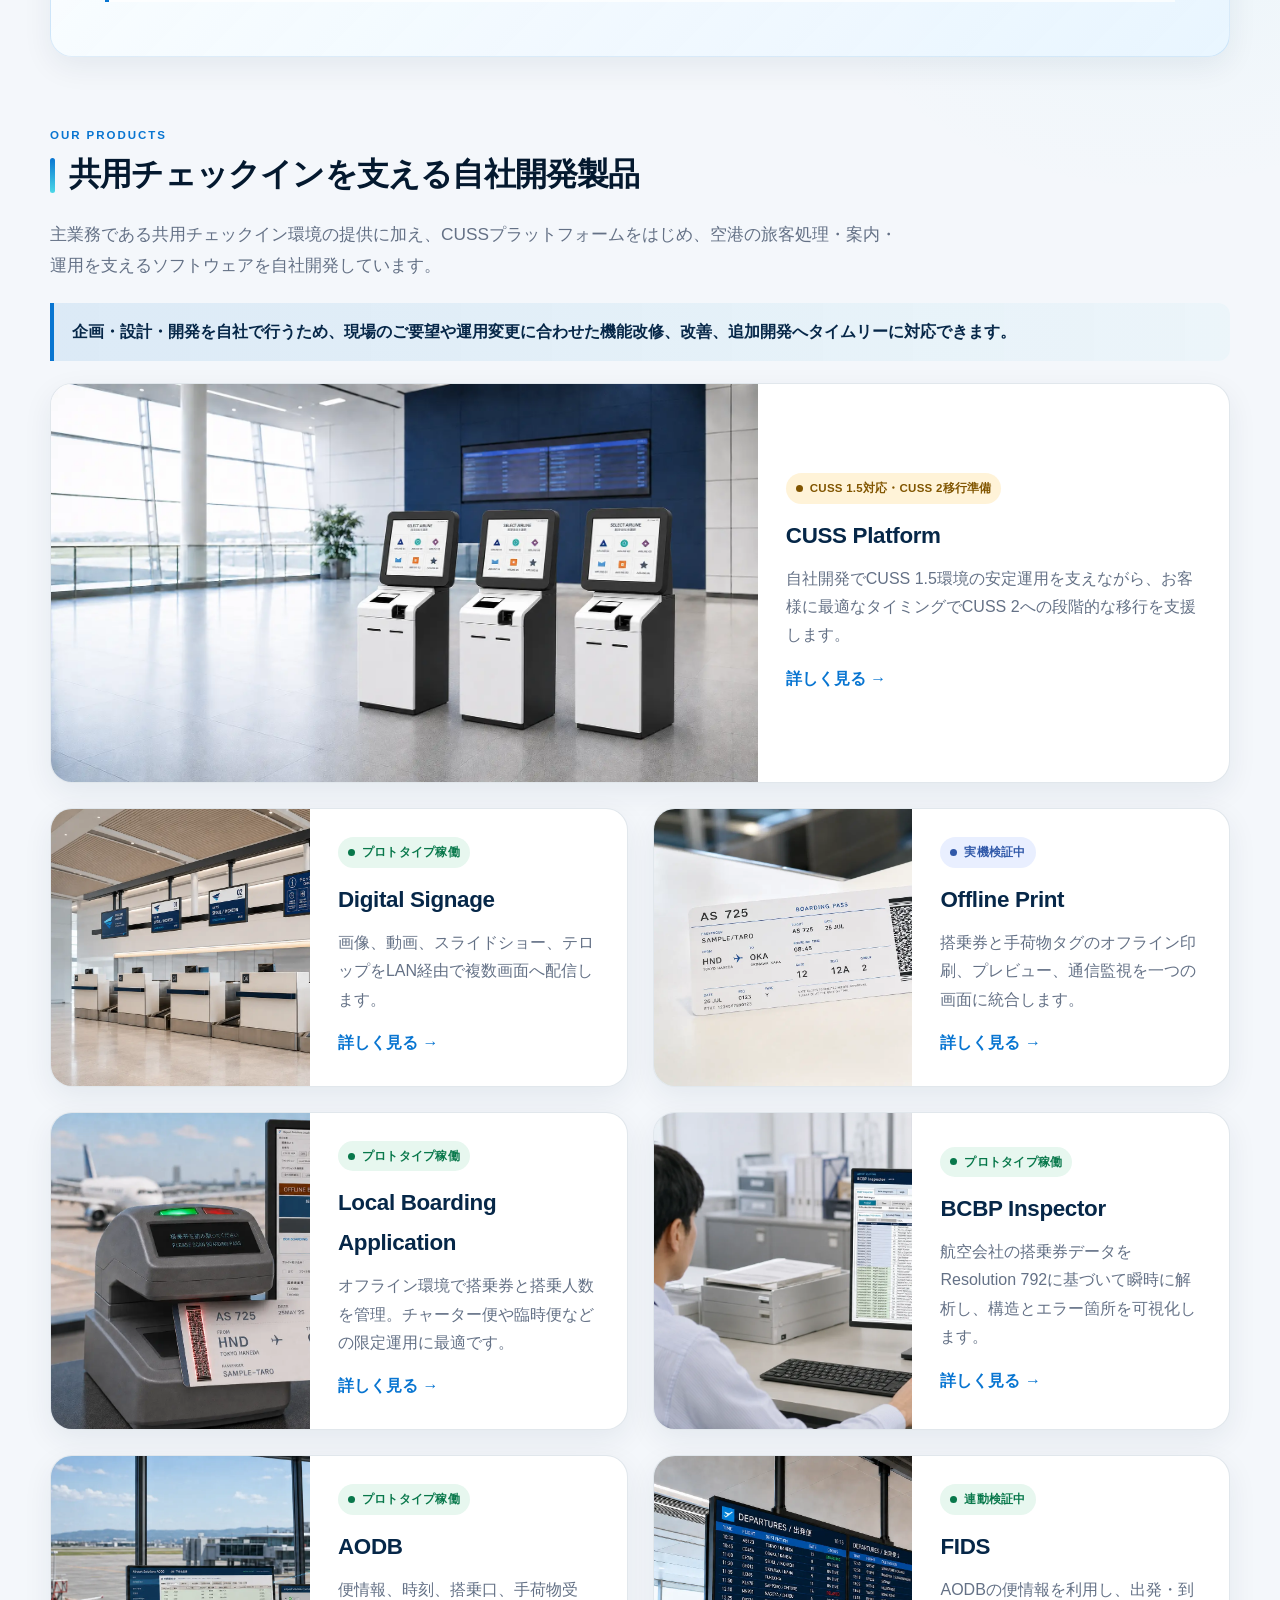
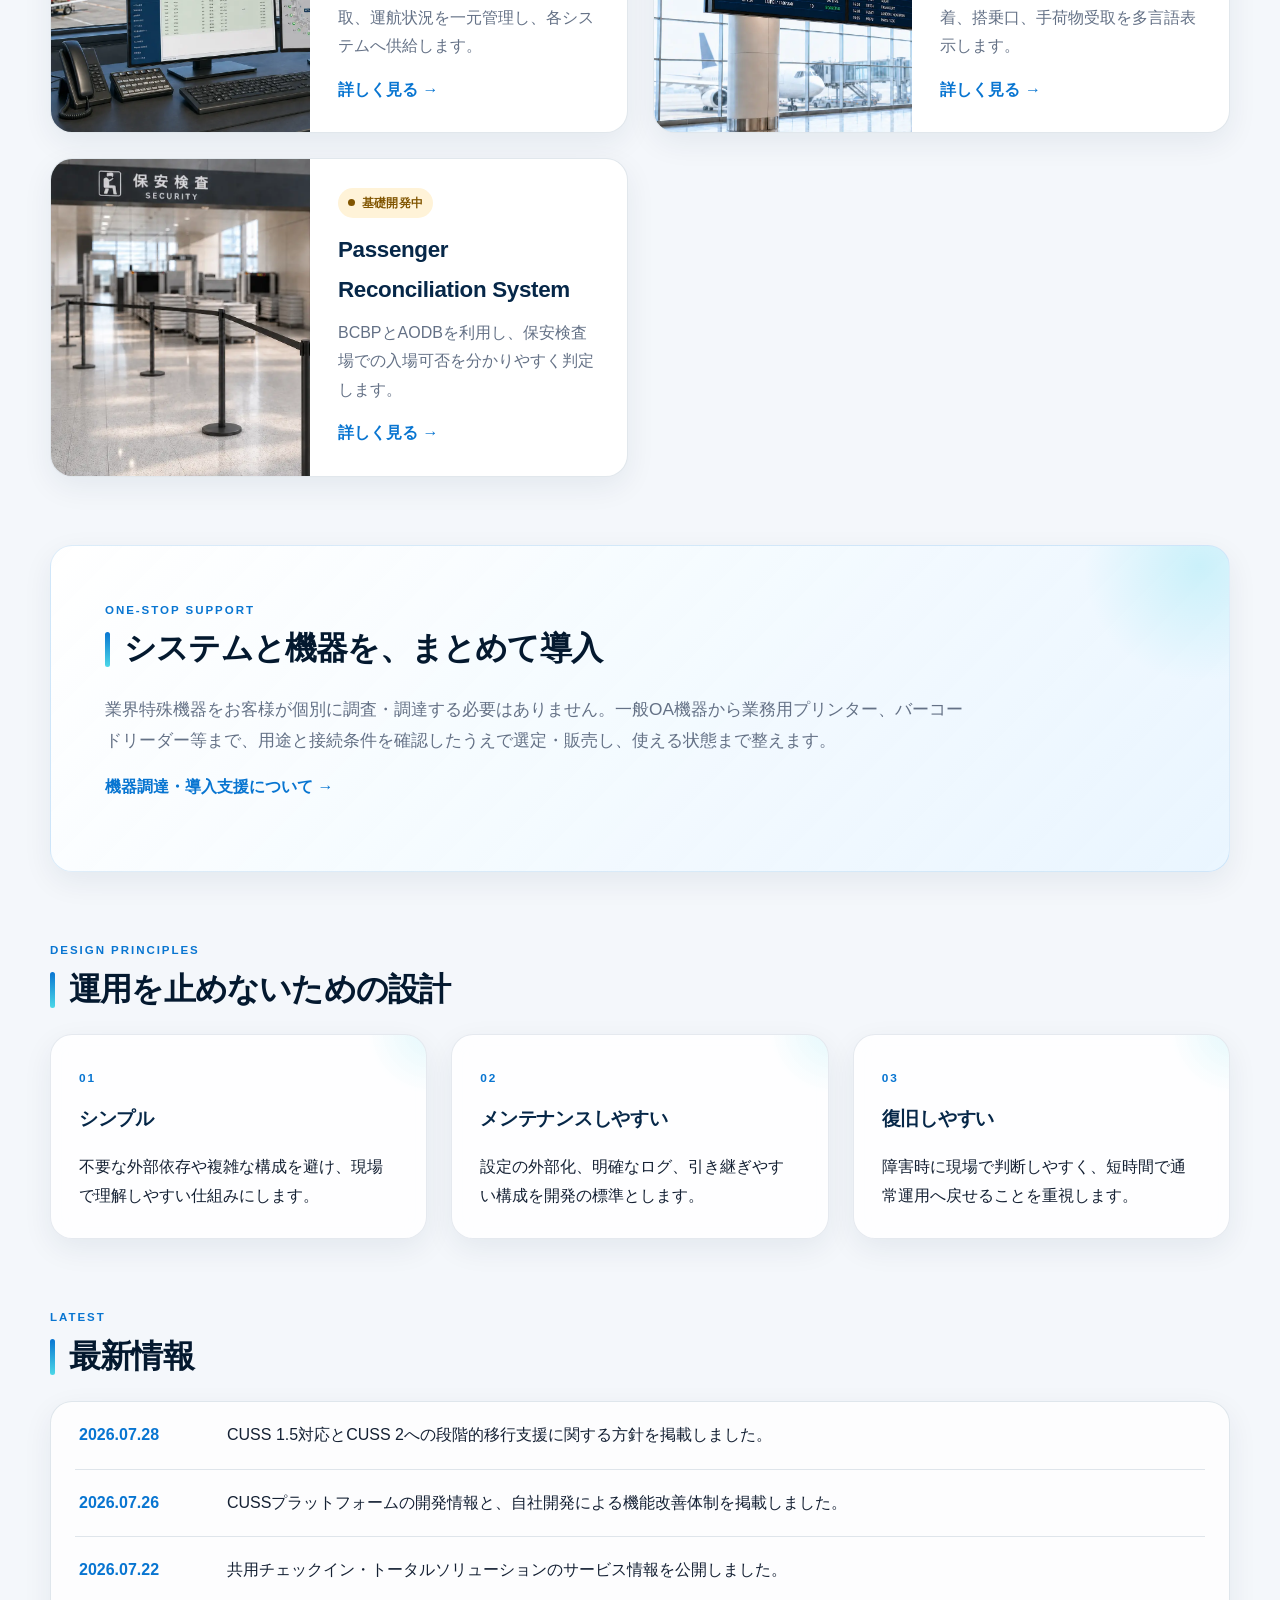
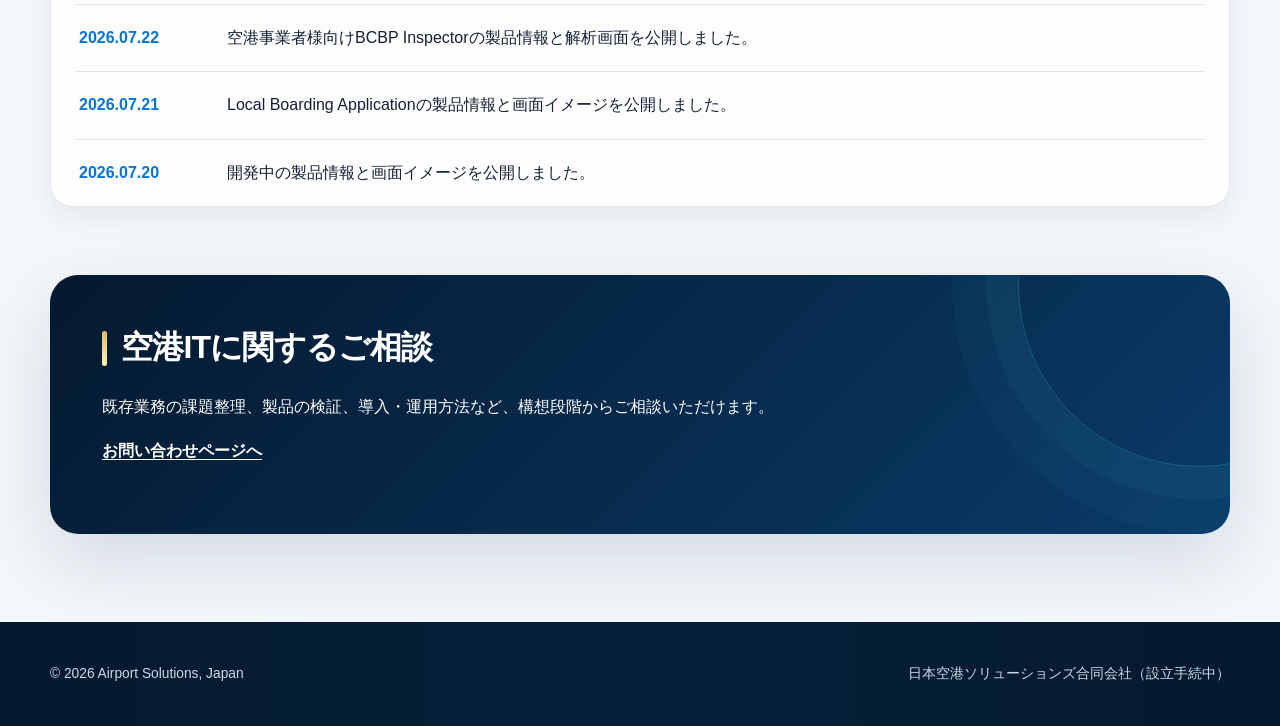
==== commit 3c9cedf8: "Add files via upload" ====
--- a/index.html
+++ b/index.html
@@ -51,7 +51,7 @@
       <article class="product-card"><div class="product-image"><img src="assets/images/signage-overhead-checkin-counter-perspective-sample.webp" alt="空港チェックインカウンターのオーバーヘッドサイネージ導入イメージ"></div><div class="product-body"><span class="status prototype">プロトタイプ稼働</span><h3>Digital Signage</h3><p>画像、動画、スライドショー、テロップをLAN経由で複数画面へ配信します。</p><a class="text-link" href="products.html#signage">詳しく見る</a></div></article>
       <article class="product-card"><div class="product-image"><img src="assets/images/offline-print-documents-concept.webp" alt="Offline Printで作成する搭乗券と手荷物タグのイメージ"></div><div class="product-body"><span class="status validation">実機検証中</span><h3>Offline Print</h3><p>搭乗券と手荷物タグのオフライン印刷、プレビュー、通信監視を一つの画面に統合します。</p><a class="text-link" href="products.html#offline-print">詳しく見る</a></div></article>
       <article class="product-card"><div class="product-image"><img src="assets/images/local-boarding-bgr135-larger-ticket-natural-grip.webp" alt="BGRで搭乗券を読み取りLocal Boarding Applicationで搭乗状況を管理するイメージ"></div><div class="product-body"><span class="status prototype">プロトタイプ稼働</span><h3>Local Boarding Application</h3><p>オフライン環境で搭乗券と搭乗人数を管理。チャーター便や臨時便などの限定運用に最適です。</p><a class="text-link" href="products.html#local-boarding">詳しく見る</a></div></article>
-      <article class="product-card"><div class="product-image"><img src="assets/images/bcbp-inspector-result.webp" alt="Airport Solutions BCBP Inspector"></div><div class="product-body"><span class="status prototype">プロトタイプ稼働</span><h3>BCBP Inspector</h3><p>航空会社の搭乗券データをResolution 792に基づいて瞬時に解析し、構造とエラー箇所を可視化します。</p><a class="text-link" href="products.html#bcbp-inspector">詳しく見る</a></div></article>
+      <article class="product-card"><div class="product-image"><img src="assets/images/bcbp-inspector-office-analysis.webp" alt="事務所でBCBP Inspectorを使用して搭乗券データを解析する空港事業者スタッフ"></div><div class="product-body"><span class="status prototype">プロトタイプ稼働</span><h3>BCBP Inspector</h3><p>航空会社の搭乗券データをResolution 792に基づいて瞬時に解析し、構造とエラー箇所を可視化します。</p><a class="text-link" href="products.html#bcbp-inspector">詳しく見る</a></div></article>
       <article class="product-card"><div class="product-image"><img src="assets/images/aodb-airport-operations-hub-concept.webp" alt="AODBからFIDS、端末監視、PRSへ便情報を供給する空港運航管理イメージ"></div><div class="product-body"><span class="status prototype">プロトタイプ稼働</span><h3>AODB</h3><p>便情報、時刻、搭乗口、手荷物受取、運航状況を一元管理し、各システムへ供給します。</p><a class="text-link" href="products.html#aodb">詳しく見る</a></div></article>
       <article class="product-card"><div class="product-image"><img src="assets/images/fids-departures-two-panel-gate-pbb-final.webp" alt="出発便一覧を2面へ連続表示する天井吊り下げ型FIDSの導入イメージ"></div><div class="product-body"><span class="status prototype">連動検証中</span><h3>FIDS</h3><p>AODBの便情報を利用し、出発・到着、搭乗口、手荷物受取を多言語表示します。</p><a class="text-link" href="products.html#fids">詳しく見る</a></div></article>
       <article class="product-card"><div class="product-image"><img src="assets/images/prs-access-bgr-side-by-side-concept.webp" alt="地方空港の保安検査場に設置したAccess BGRとPRS係員端末のイメージ"></div><div class="product-body"><span class="status development">基礎開発中</span><h3>Passenger Reconciliation System</h3><p>BCBPとAODBを利用し、保安検査場での入場可否を分かりやすく判定します。</p><a class="text-link" href="products.html#prs">詳しく見る</a></div></article>
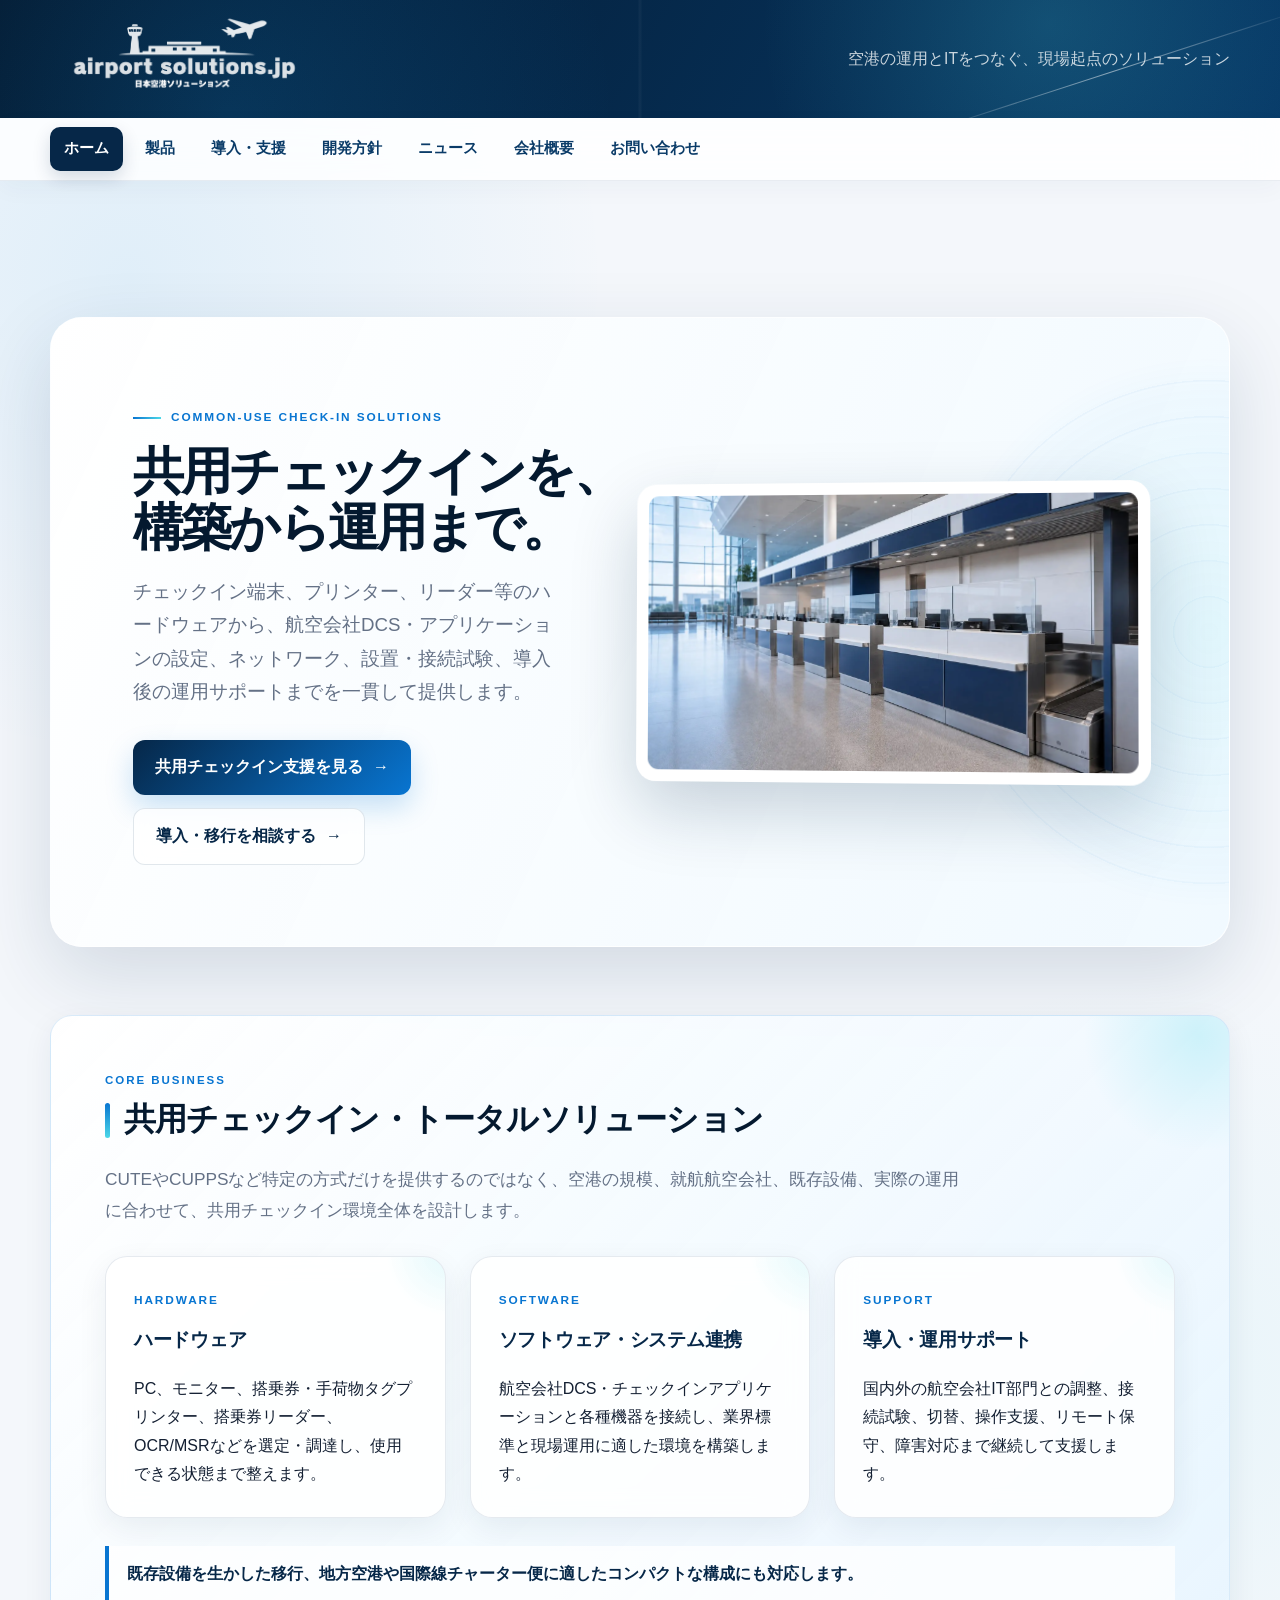
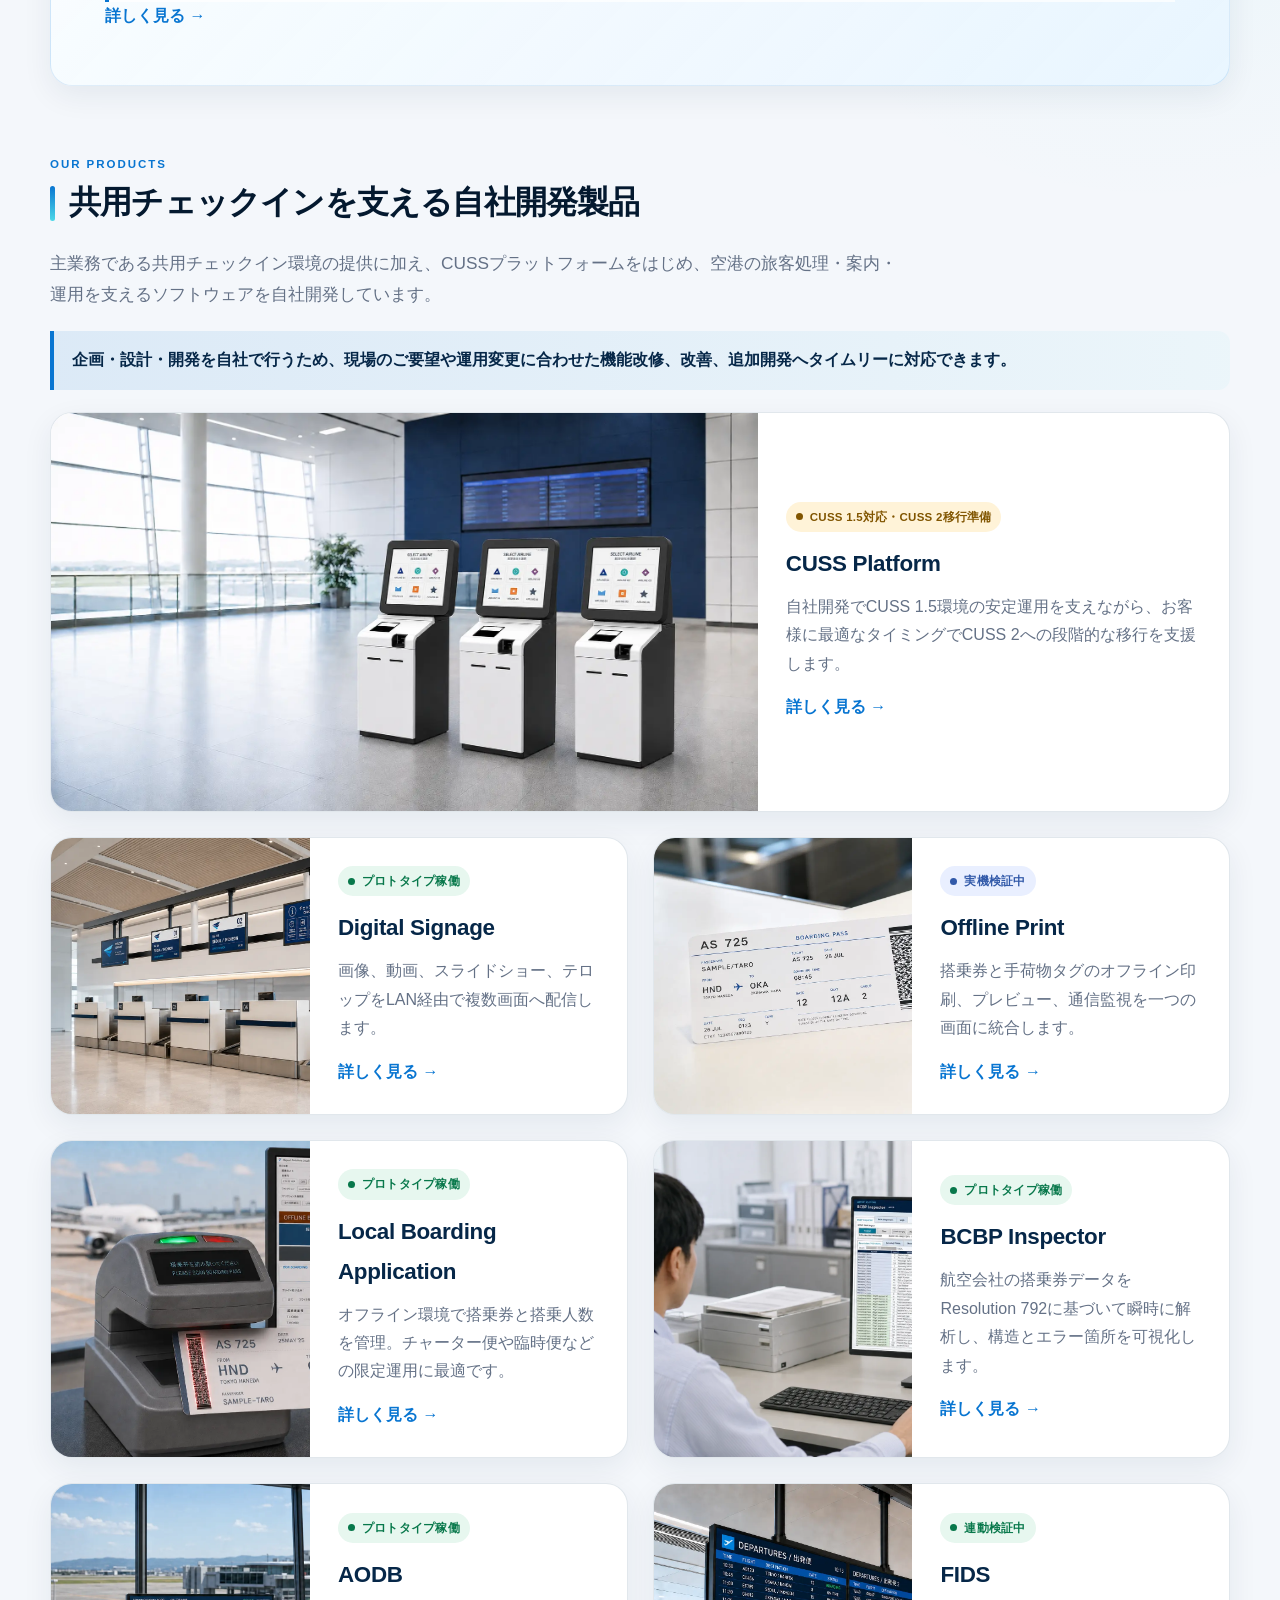
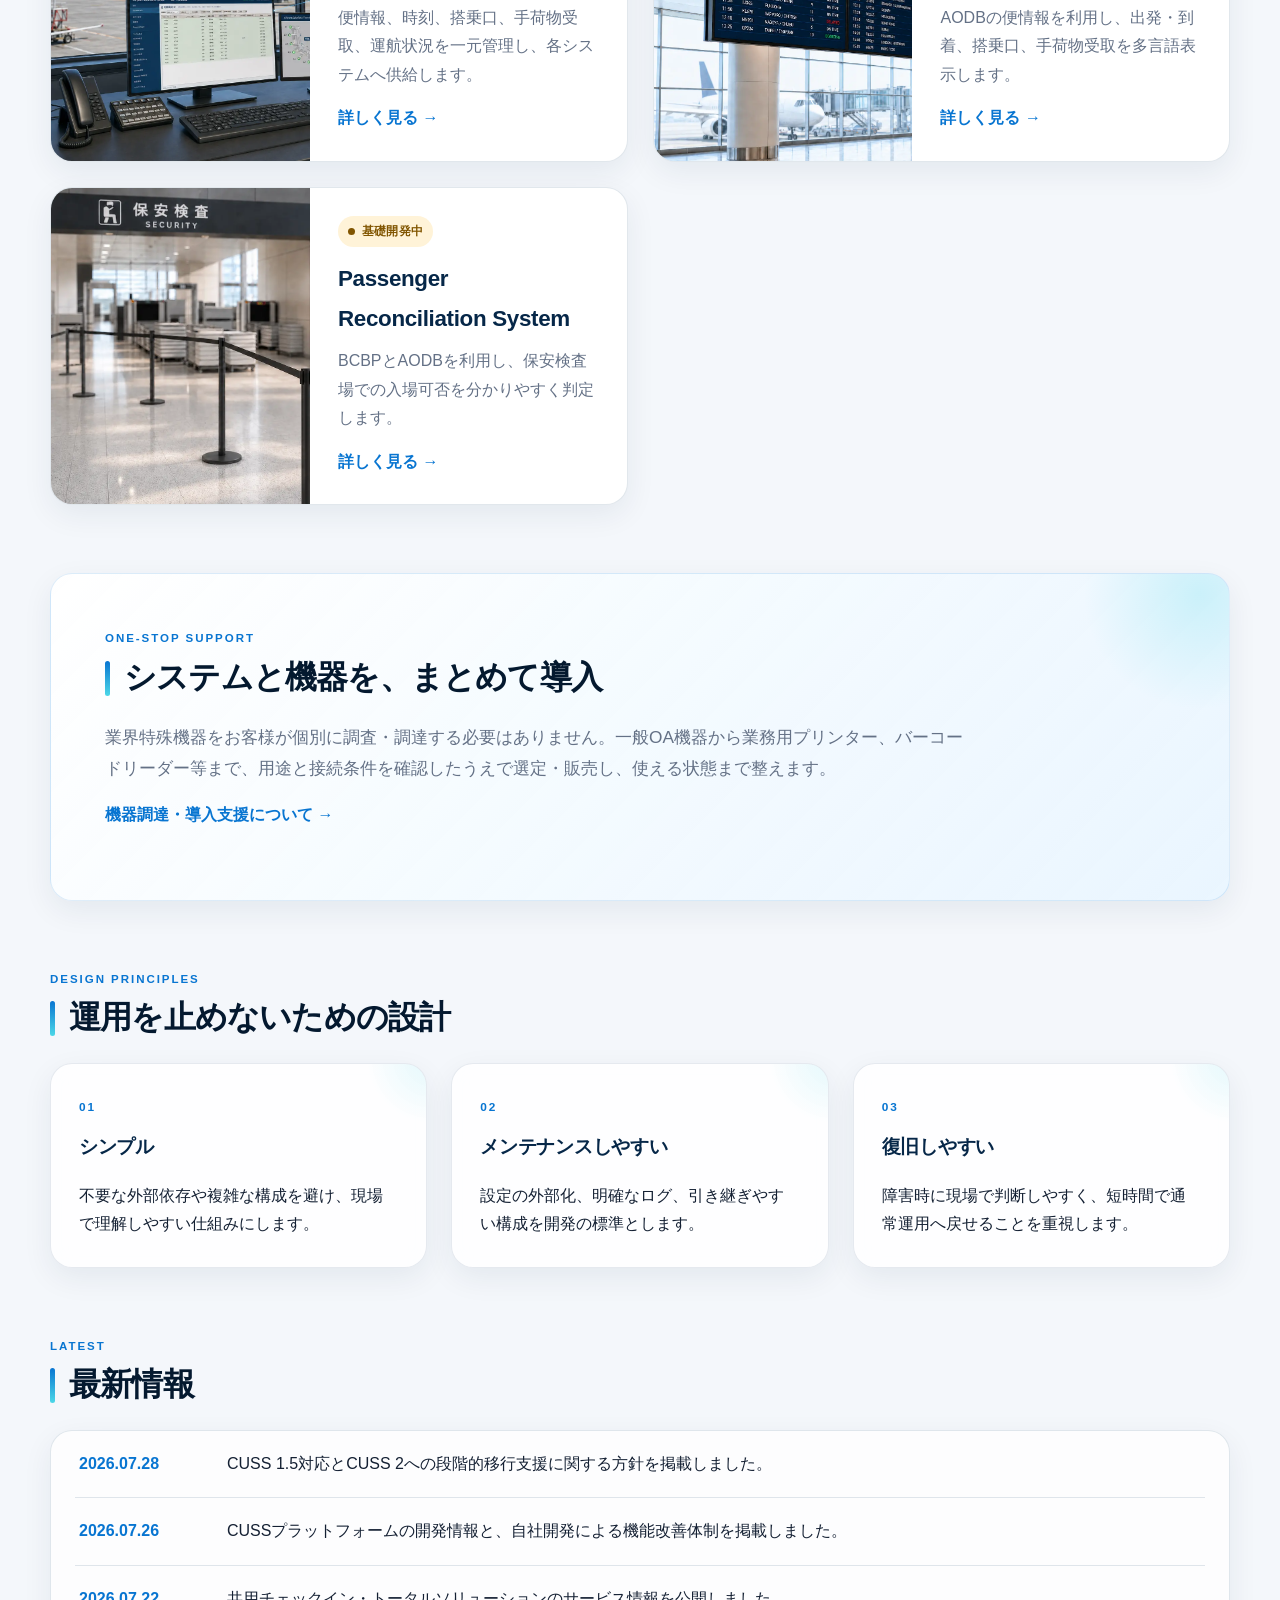
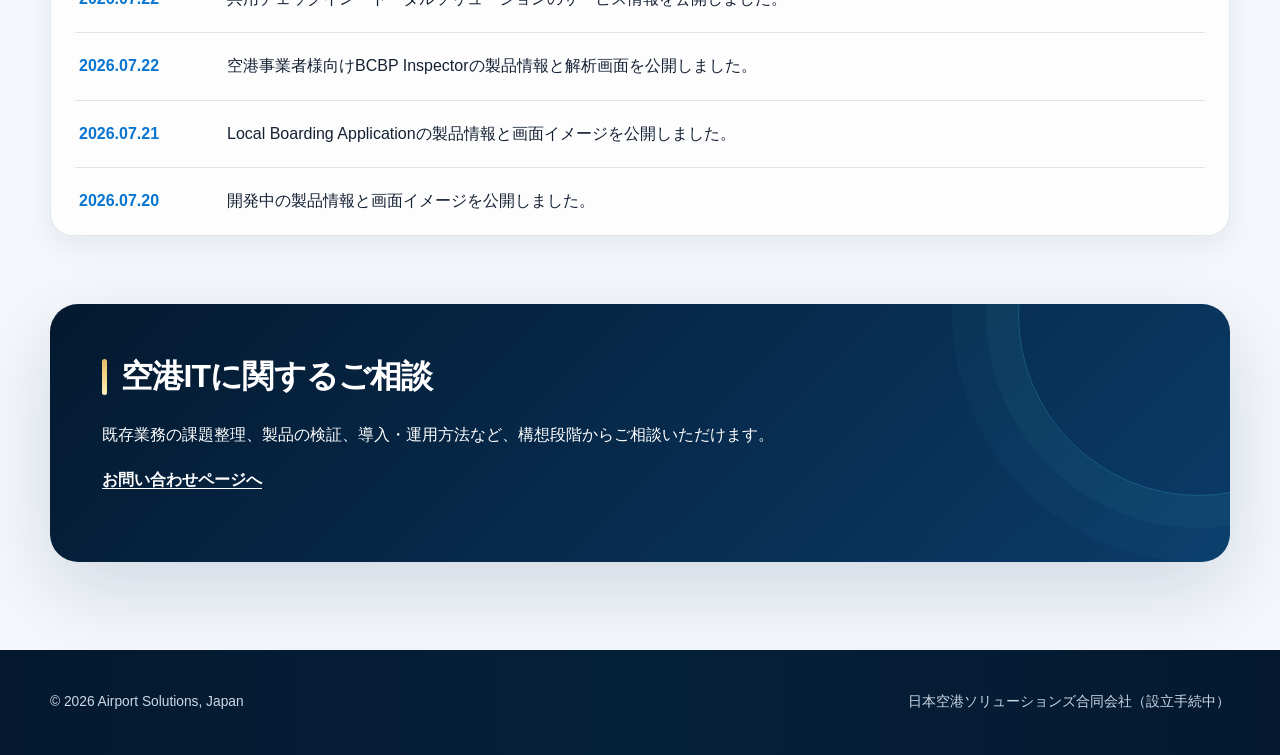
==== commit c4a3f249: "Add files via upload" ====
--- a/index.html
+++ b/index.html
@@ -39,6 +39,7 @@
     <p class="lead">CUTEやCUPPSなど特定の方式だけを提供するのではなく、空港の規模、就航航空会社、既存設備、実際の運用に合わせて、共用チェックイン環境全体を設計します。</p>
     <div class="grid grid-3"><article class="card"><span class="kicker">Hardware</span><h3>ハードウェア</h3><p>PC、モニター、搭乗券・手荷物タグプリンター、搭乗券リーダー、OCR/MSRなどを選定・調達し、使用できる状態まで整えます。</p></article><article class="card"><span class="kicker">Software</span><h3>ソフトウェア・システム連携</h3><p>航空会社DCS・チェックインアプリケーションと各種機器を接続し、業界標準と現場運用に適した環境を構築します。</p></article><article class="card"><span class="kicker">Support</span><h3>導入・運用サポート</h3><p>国内外の航空会社IT部門との調整、接続試験、切替、操作支援、リモート保守、障害対応まで継続して支援します。</p></article></div>
     <p class="service-note">既存設備を生かした移行、地方空港や国際線チャーター便に適したコンパクトな構成にも対応します。</p>
+    <a class="text-link" href="products.html#common-use-checkin">詳しく見る</a>
   </section>
 
   <section class="intro-section">
--- a/style.css
+++ b/style.css
@@ -581,6 +581,8 @@
 .gallery-single { grid-template-columns: minmax(0, 1fr); max-width: 920px; margin-inline: auto; }
 .gallery figure { margin: 0; overflow: hidden; background: #fff; border: 1px solid var(--line); border-radius: 15px; box-shadow: var(--shadow-sm); }
 .gallery img { display: block; width: 100%; aspect-ratio: 16/9; object-fit: cover; object-position: left top; }
+.common-use-gallery img { object-fit: contain; background: #071d37; }
+.cuss-screen-gallery img { aspect-ratio: auto; object-fit: contain; background: #071d37; }
 .bcbp-gallery img { aspect-ratio: auto; object-fit: contain; background: #eef3f7; }
 .gallery figcaption { padding: 10px 13px; color: var(--muted); font-size: .8rem; }
 .product-image img,
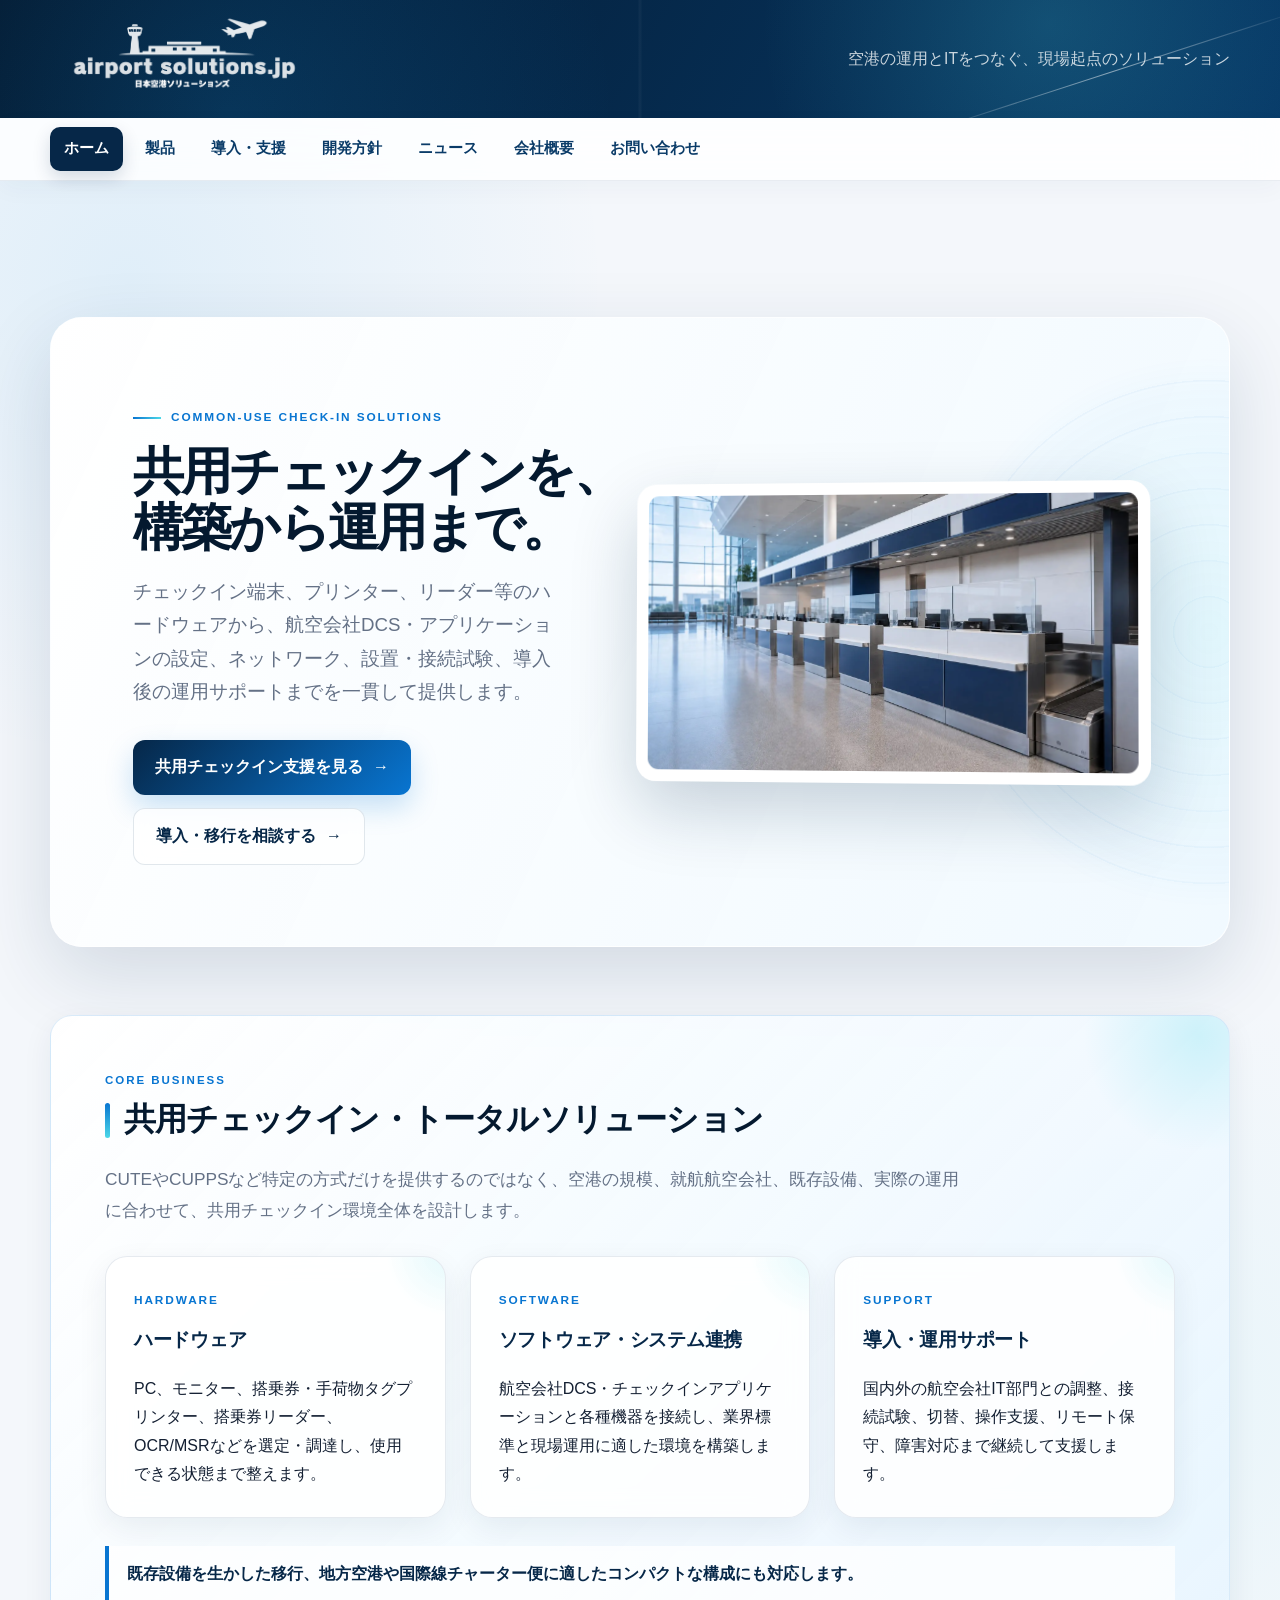
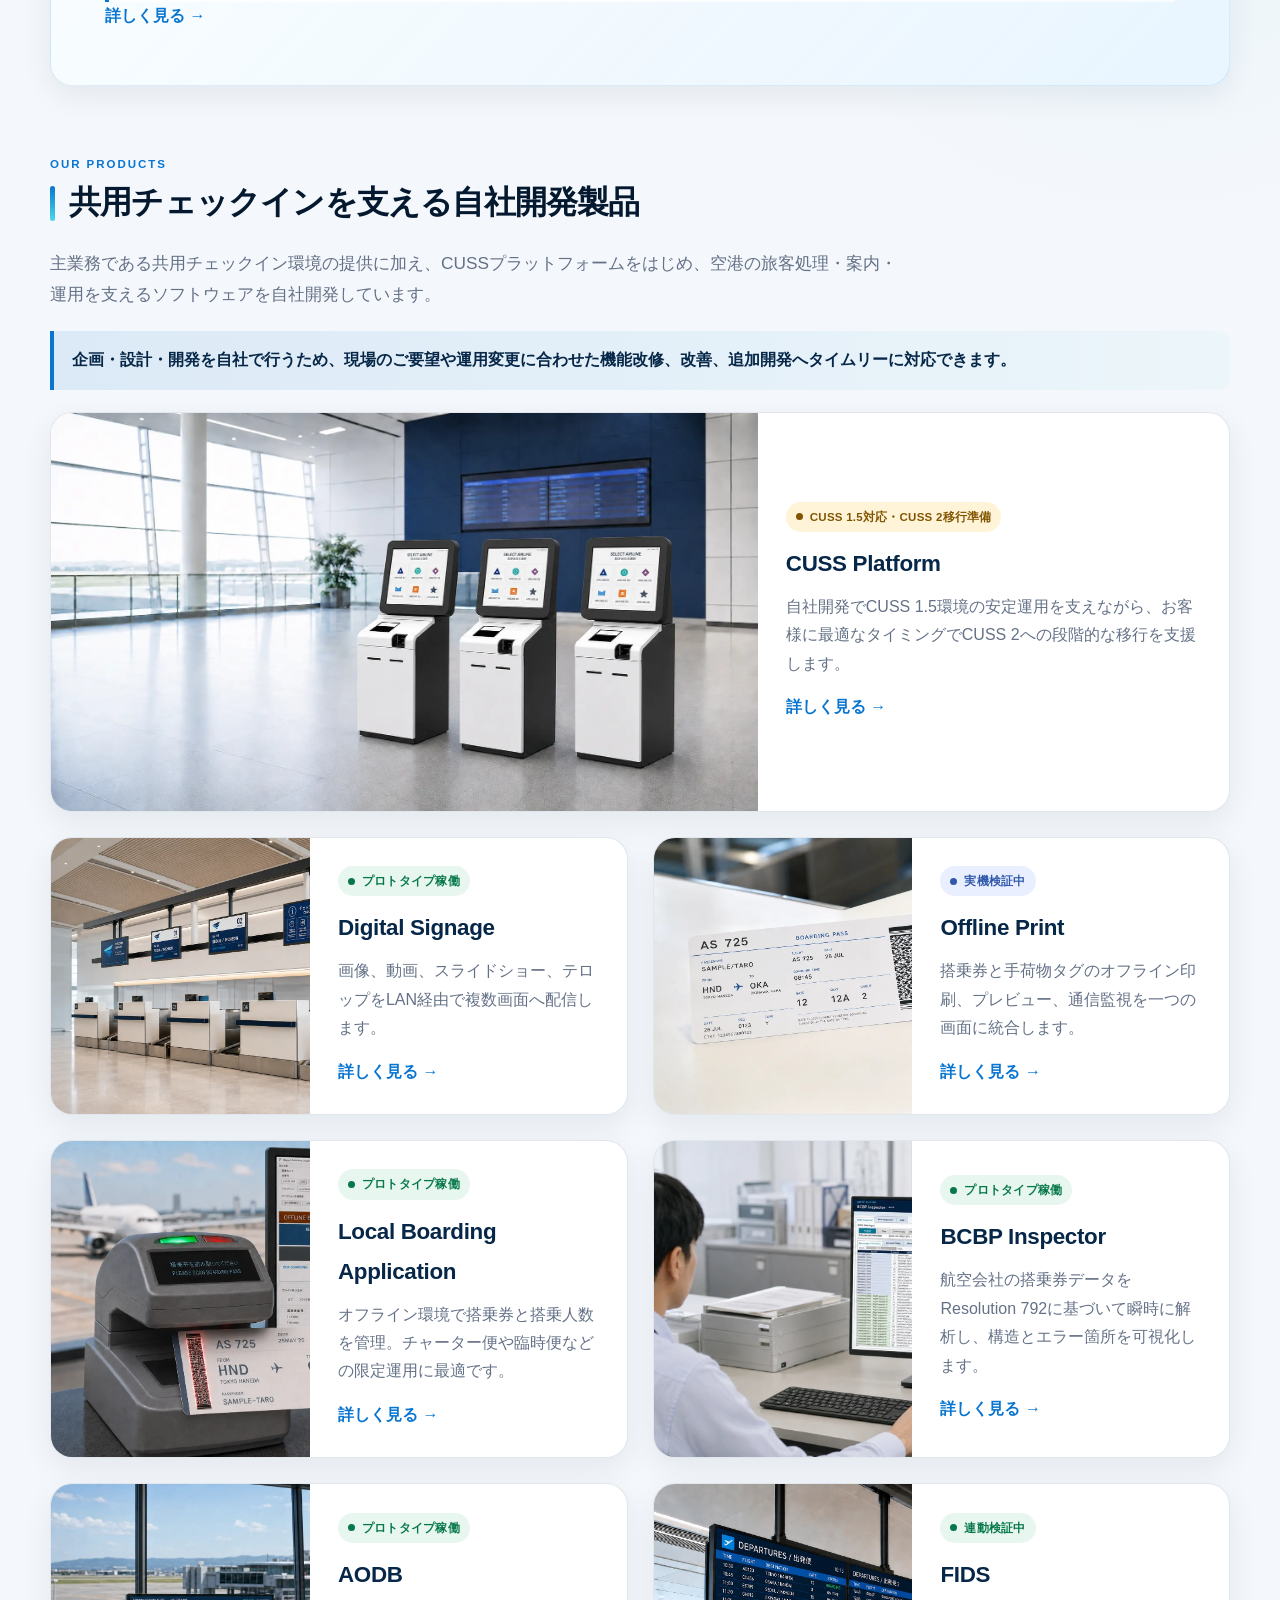
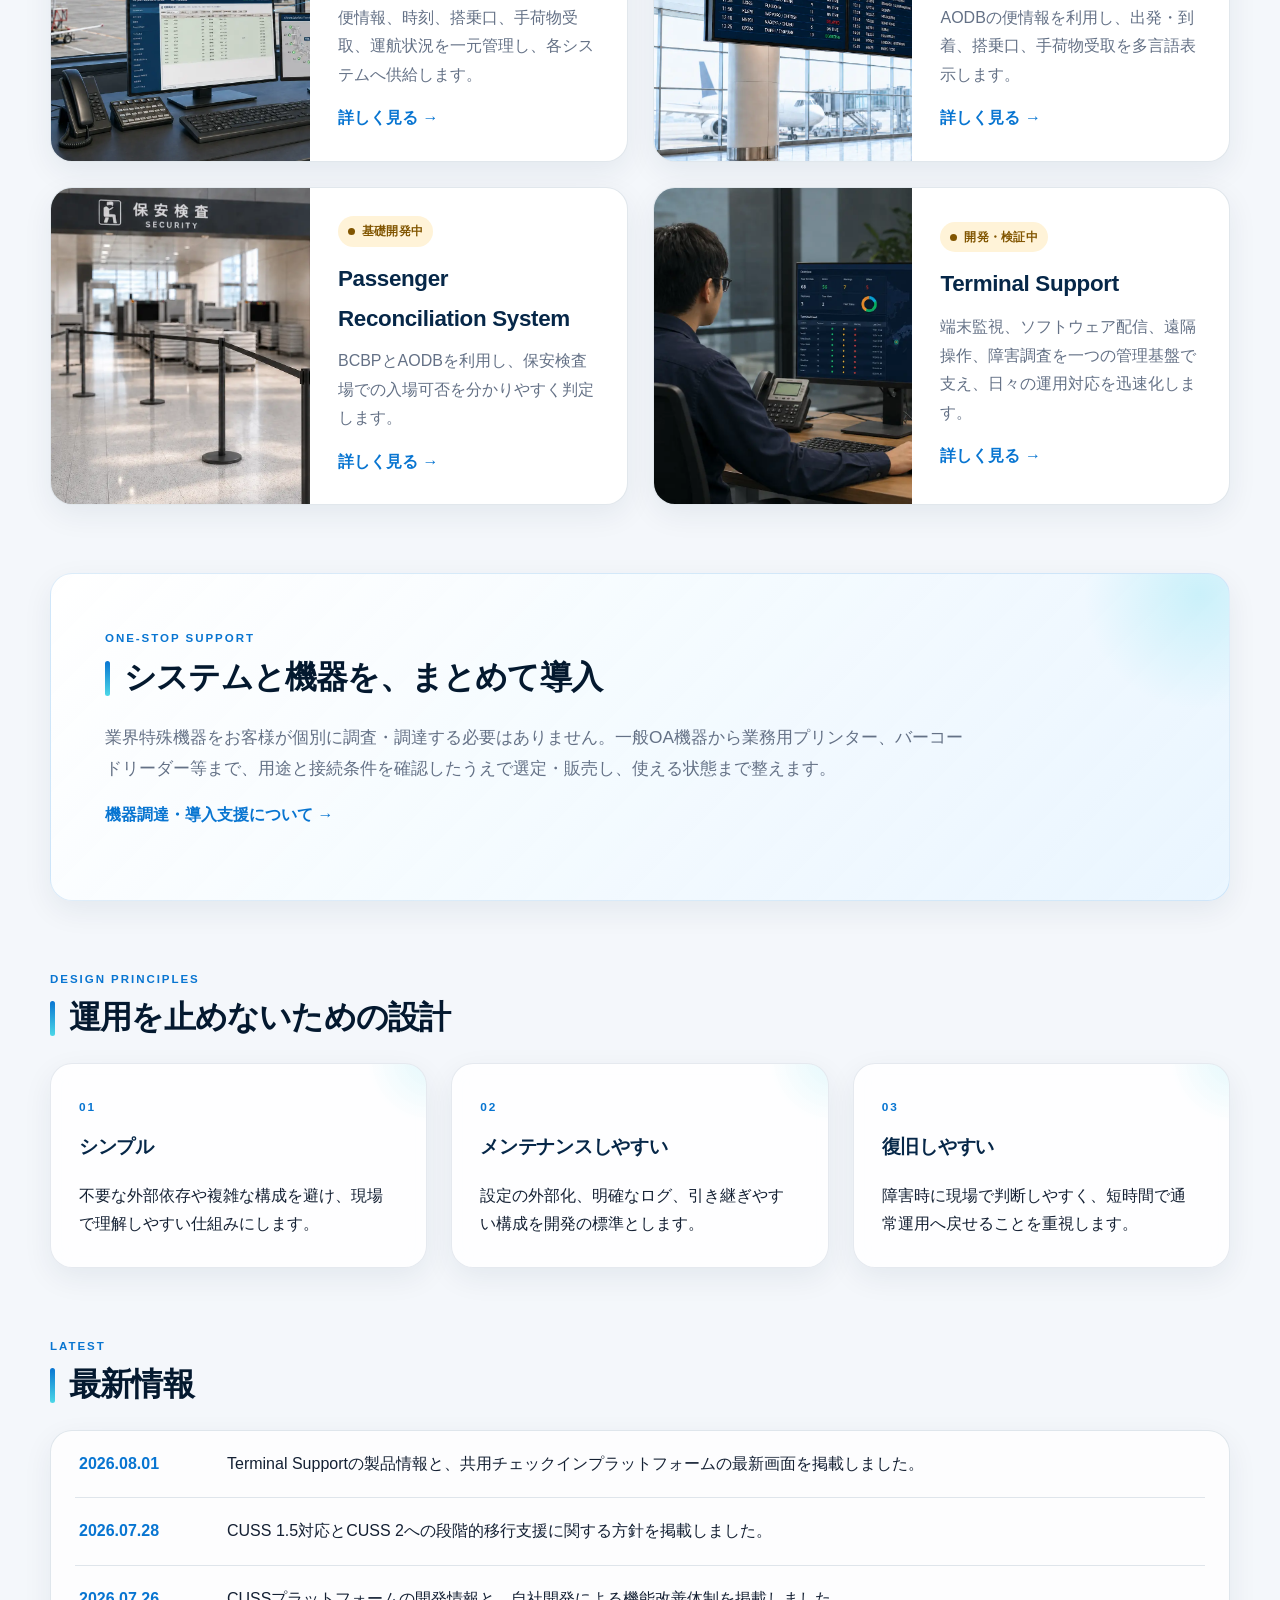
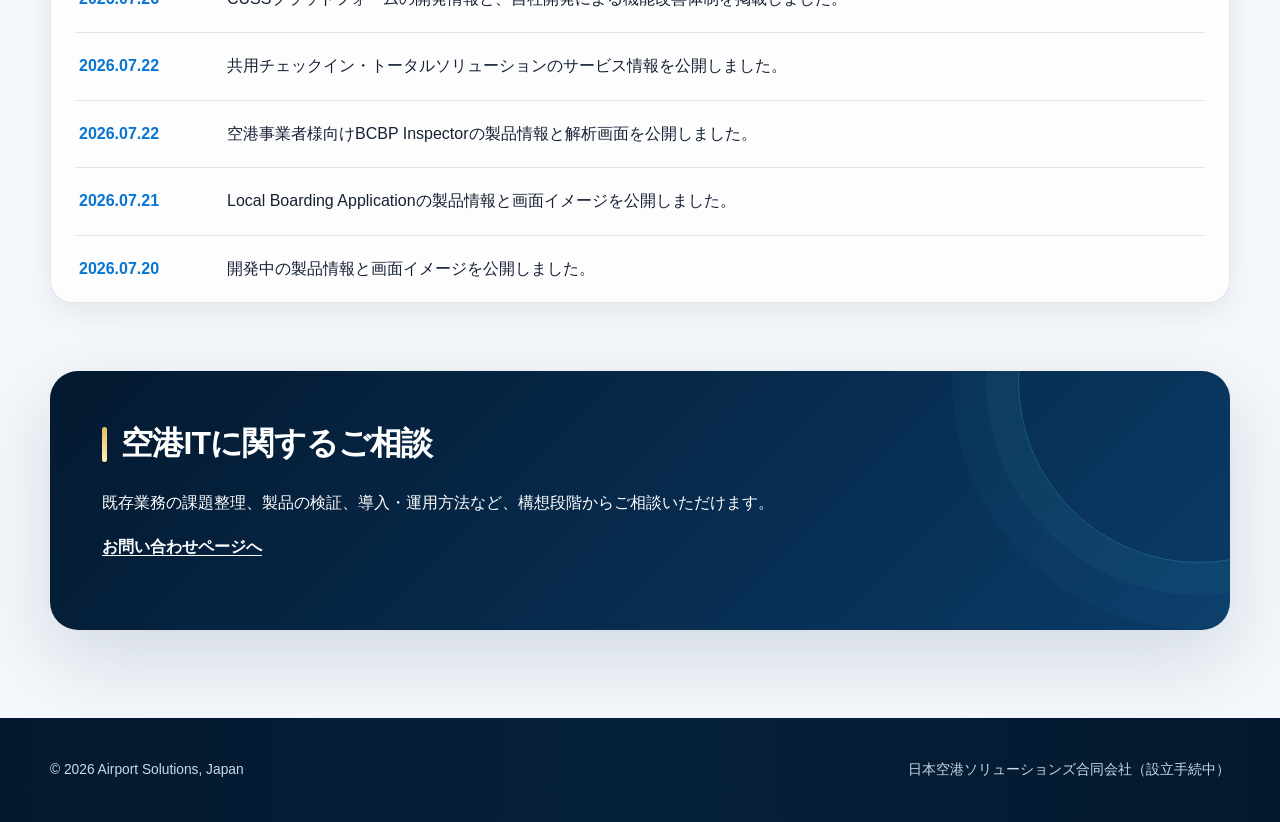
==== commit a28c6ecc: "Add files via upload" ====
--- a/index.html
+++ b/index.html
@@ -56,6 +56,7 @@
       <article class="product-card"><div class="product-image"><img src="assets/images/aodb-airport-operations-hub-concept.webp" alt="AODBからFIDS、端末監視、PRSへ便情報を供給する空港運航管理イメージ"></div><div class="product-body"><span class="status prototype">プロトタイプ稼働</span><h3>AODB</h3><p>便情報、時刻、搭乗口、手荷物受取、運航状況を一元管理し、各システムへ供給します。</p><a class="text-link" href="products.html#aodb">詳しく見る</a></div></article>
       <article class="product-card"><div class="product-image"><img src="assets/images/fids-departures-two-panel-gate-pbb-final.webp" alt="出発便一覧を2面へ連続表示する天井吊り下げ型FIDSの導入イメージ"></div><div class="product-body"><span class="status prototype">連動検証中</span><h3>FIDS</h3><p>AODBの便情報を利用し、出発・到着、搭乗口、手荷物受取を多言語表示します。</p><a class="text-link" href="products.html#fids">詳しく見る</a></div></article>
       <article class="product-card"><div class="product-image"><img src="assets/images/prs-access-bgr-side-by-side-concept.webp" alt="地方空港の保安検査場に設置したAccess BGRとPRS係員端末のイメージ"></div><div class="product-body"><span class="status development">基礎開発中</span><h3>Passenger Reconciliation System</h3><p>BCBPとAODBを利用し、保安検査場での入場可否を分かりやすく判定します。</p><a class="text-link" href="products.html#prs">詳しく見る</a></div></article>
+      <article class="product-card"><div class="product-image"><img src="assets/images/terminal-support-remote-operations-concept.webp" alt="空港外のサポートオフィスから複数拠点の端末を監視し更新配信と遠隔支援を行うTerminal Supportの運用イメージ"></div><div class="product-body"><span class="status development">開発・検証中</span><h3>Terminal Support</h3><p>端末監視、ソフトウェア配信、遠隔操作、障害調査を一つの管理基盤で支え、日々の運用対応を迅速化します。</p><a class="text-link" href="products.html#terminal-support">詳しく見る</a></div></article>
     </div>
   </section>
 
@@ -70,7 +71,7 @@
     </div>
   </section>
 
-  <section><span class="section-label">Latest</span><h2>最新情報</h2><ul class="news-list"><li><time datetime="2026-07-28">2026.07.28</time><span>CUSS 1.5対応とCUSS 2への段階的移行支援に関する方針を掲載しました。</span></li><li><time datetime="2026-07-26">2026.07.26</time><span>CUSSプラットフォームの開発情報と、自社開発による機能改善体制を掲載しました。</span></li><li><time datetime="2026-07-22">2026.07.22</time><span>共用チェックイン・トータルソリューションのサービス情報を公開しました。</span></li><li><time datetime="2026-07-22">2026.07.22</time><span>空港事業者様向けBCBP Inspectorの製品情報と解析画面を公開しました。</span></li><li><time datetime="2026-07-21">2026.07.21</time><span>Local Boarding Applicationの製品情報と画面イメージを公開しました。</span></li><li><time datetime="2026-07-20">2026.07.20</time><span>開発中の製品情報と画面イメージを公開しました。</span></li></ul></section>
+  <section><span class="section-label">Latest</span><h2>最新情報</h2><ul class="news-list"><li><time datetime="2026-08-01">2026.08.01</time><span>Terminal Supportの製品情報と、共用チェックインプラットフォームの最新画面を掲載しました。</span></li><li><time datetime="2026-07-28">2026.07.28</time><span>CUSS 1.5対応とCUSS 2への段階的移行支援に関する方針を掲載しました。</span></li><li><time datetime="2026-07-26">2026.07.26</time><span>CUSSプラットフォームの開発情報と、自社開発による機能改善体制を掲載しました。</span></li><li><time datetime="2026-07-22">2026.07.22</time><span>共用チェックイン・トータルソリューションのサービス情報を公開しました。</span></li><li><time datetime="2026-07-22">2026.07.22</time><span>空港事業者様向けBCBP Inspectorの製品情報と解析画面を公開しました。</span></li><li><time datetime="2026-07-21">2026.07.21</time><span>Local Boarding Applicationの製品情報と画面イメージを公開しました。</span></li><li><time datetime="2026-07-20">2026.07.20</time><span>開発中の製品情報と画面イメージを公開しました。</span></li></ul></section>
   <section class="contact-panel"><h2>空港ITに関するご相談</h2><p>既存業務の課題整理、製品の検証、導入・運用方法など、構想段階からご相談いただけます。</p><p><a href="contact.html">お問い合わせページへ</a></p></section>
 </main>
 <footer class="site-footer"><div class="footer-inner"><p>© 2026 Airport Solutions, Japan</p><p>日本空港ソリューションズ合同会社（設立手続中）</p></div></footer>
--- a/style.css
+++ b/style.css
@@ -582,8 +582,10 @@
 .gallery figure { margin: 0; overflow: hidden; background: #fff; border: 1px solid var(--line); border-radius: 15px; box-shadow: var(--shadow-sm); }
 .gallery img { display: block; width: 100%; aspect-ratio: 16/9; object-fit: cover; object-position: left top; }
 .common-use-gallery img { object-fit: contain; background: #071d37; }
+.common-use-gallery figure:last-child:nth-child(odd) { grid-column: 1 / -1; max-width: 920px; width: 100%; justify-self: center; }
 .cuss-screen-gallery img { aspect-ratio: auto; object-fit: contain; background: #071d37; }
 .bcbp-gallery img { aspect-ratio: auto; object-fit: contain; background: #eef3f7; }
+.terminal-support-gallery img { aspect-ratio: auto; object-fit: contain; background: #e7e6e2; }
 .gallery figcaption { padding: 10px 13px; color: var(--muted); font-size: .8rem; }
 .product-image img,
 .detail-media img,
@@ -671,6 +673,7 @@
   .product-hero h1 span { white-space: nowrap; word-break: keep-all; }
   .product-hero .eyebrow { font-size: .64rem; letter-spacing: .11em; }
   .product-grid, .gallery-4, .gallery-3, .gallery-2, .process { grid-template-columns: 1fr; }
+  .common-use-gallery figure:last-child:nth-child(odd) { grid-column: auto; }
   .product-card.featured { grid-column: auto; }
   .product-image { min-height: 195px; }
   .hero-screen { transform: none; padding: 7px; border-radius: 14px; }
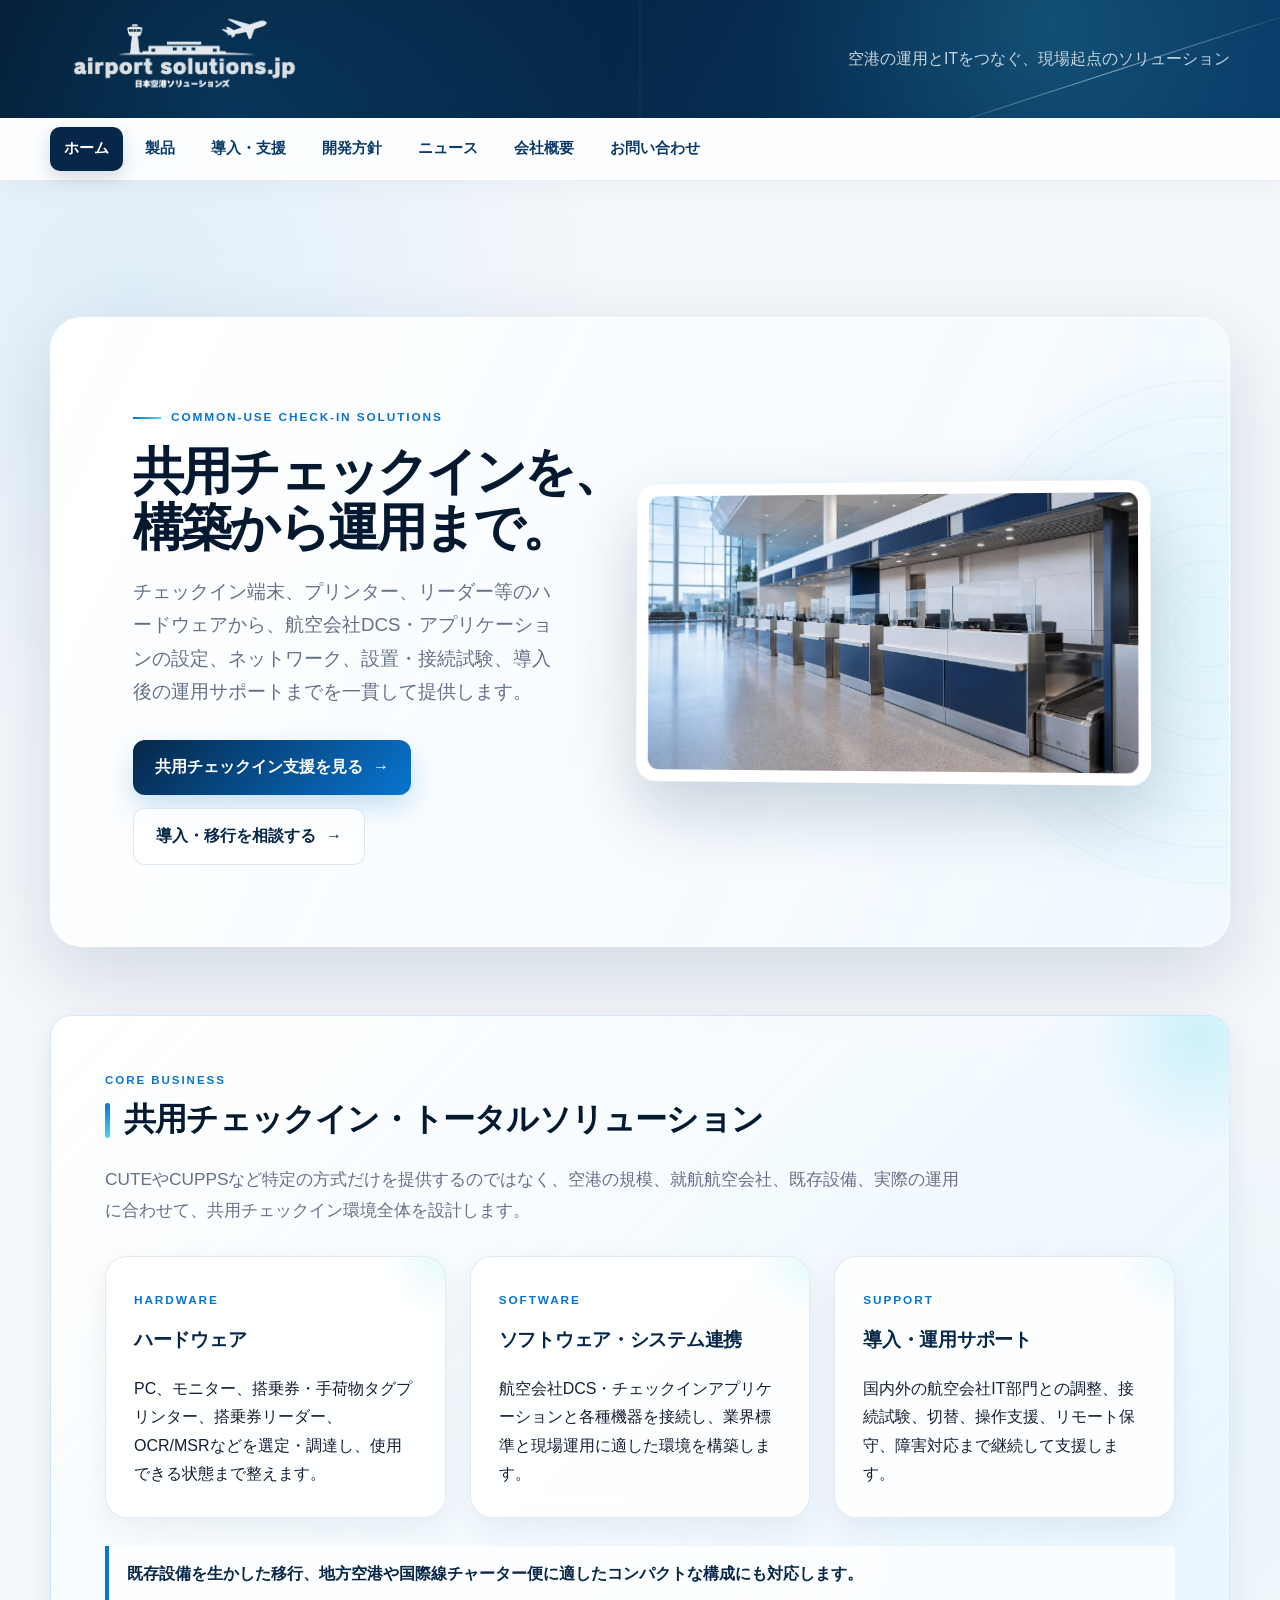
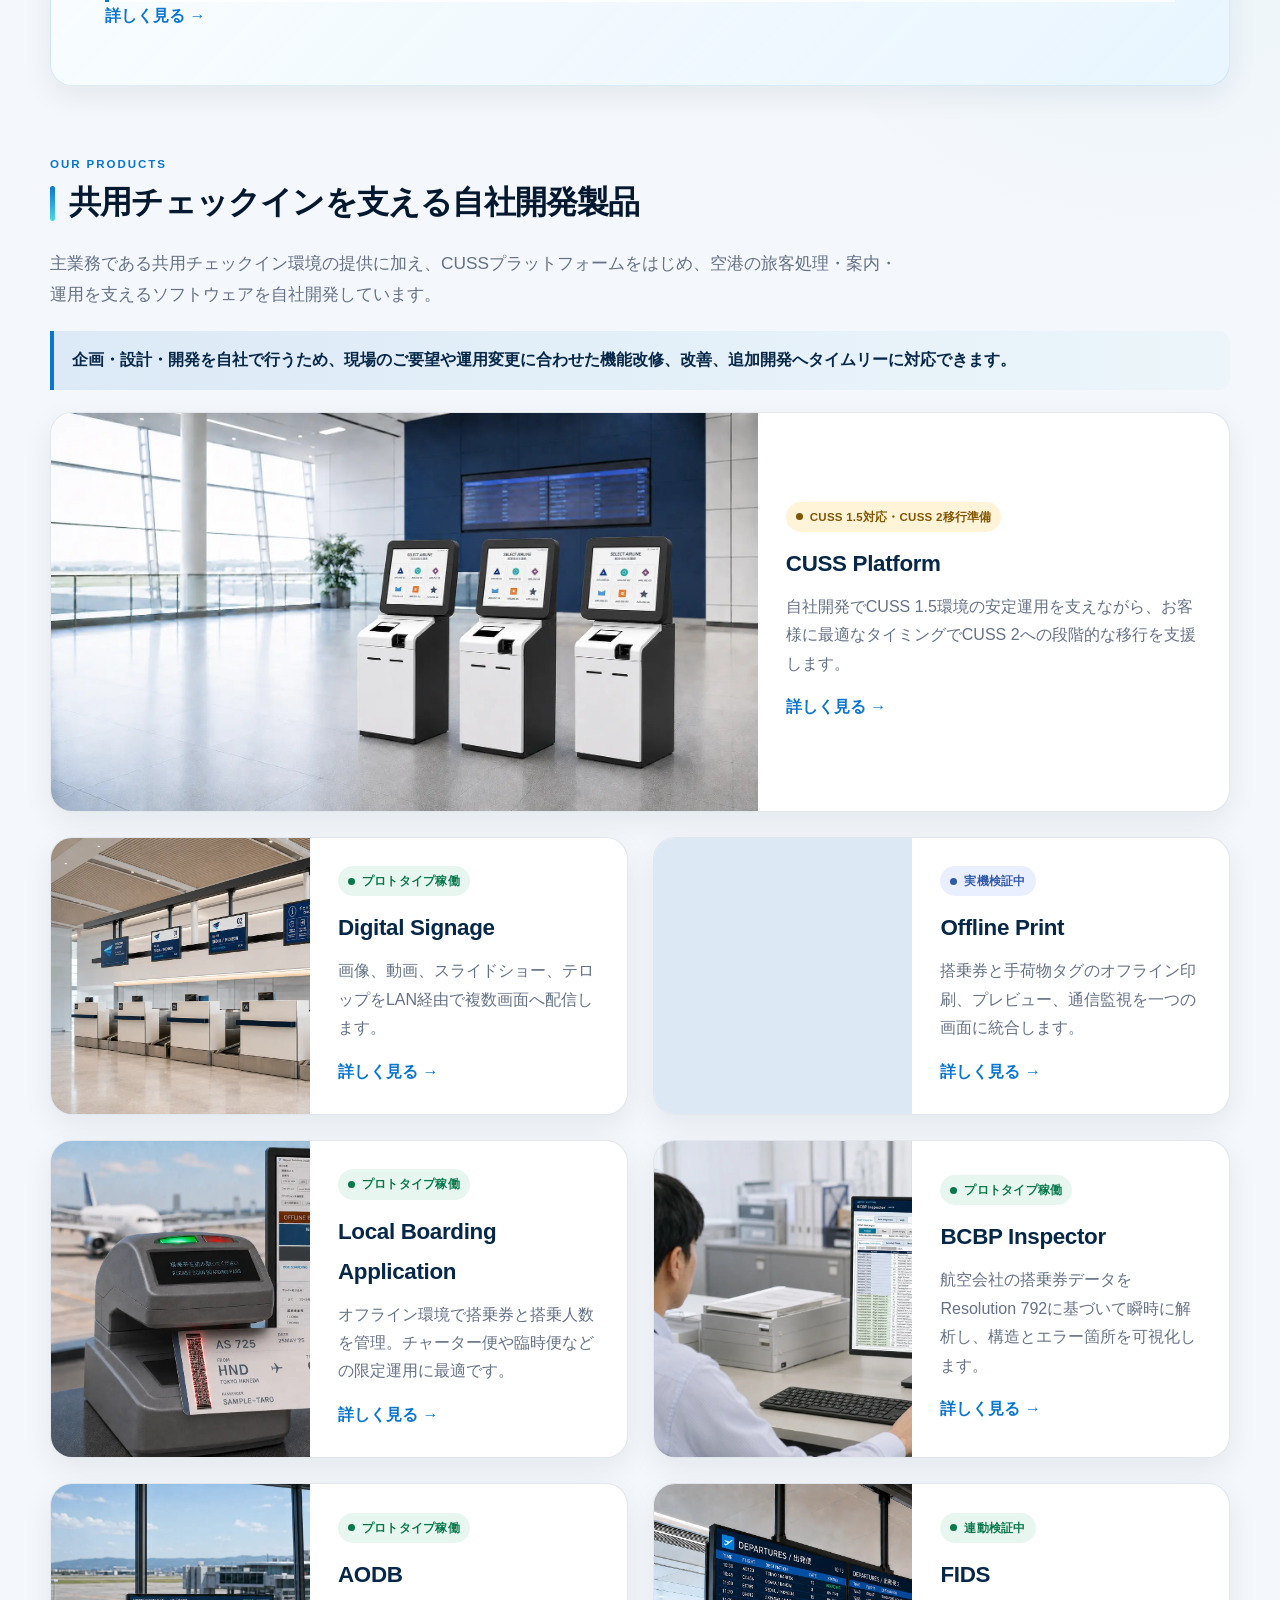
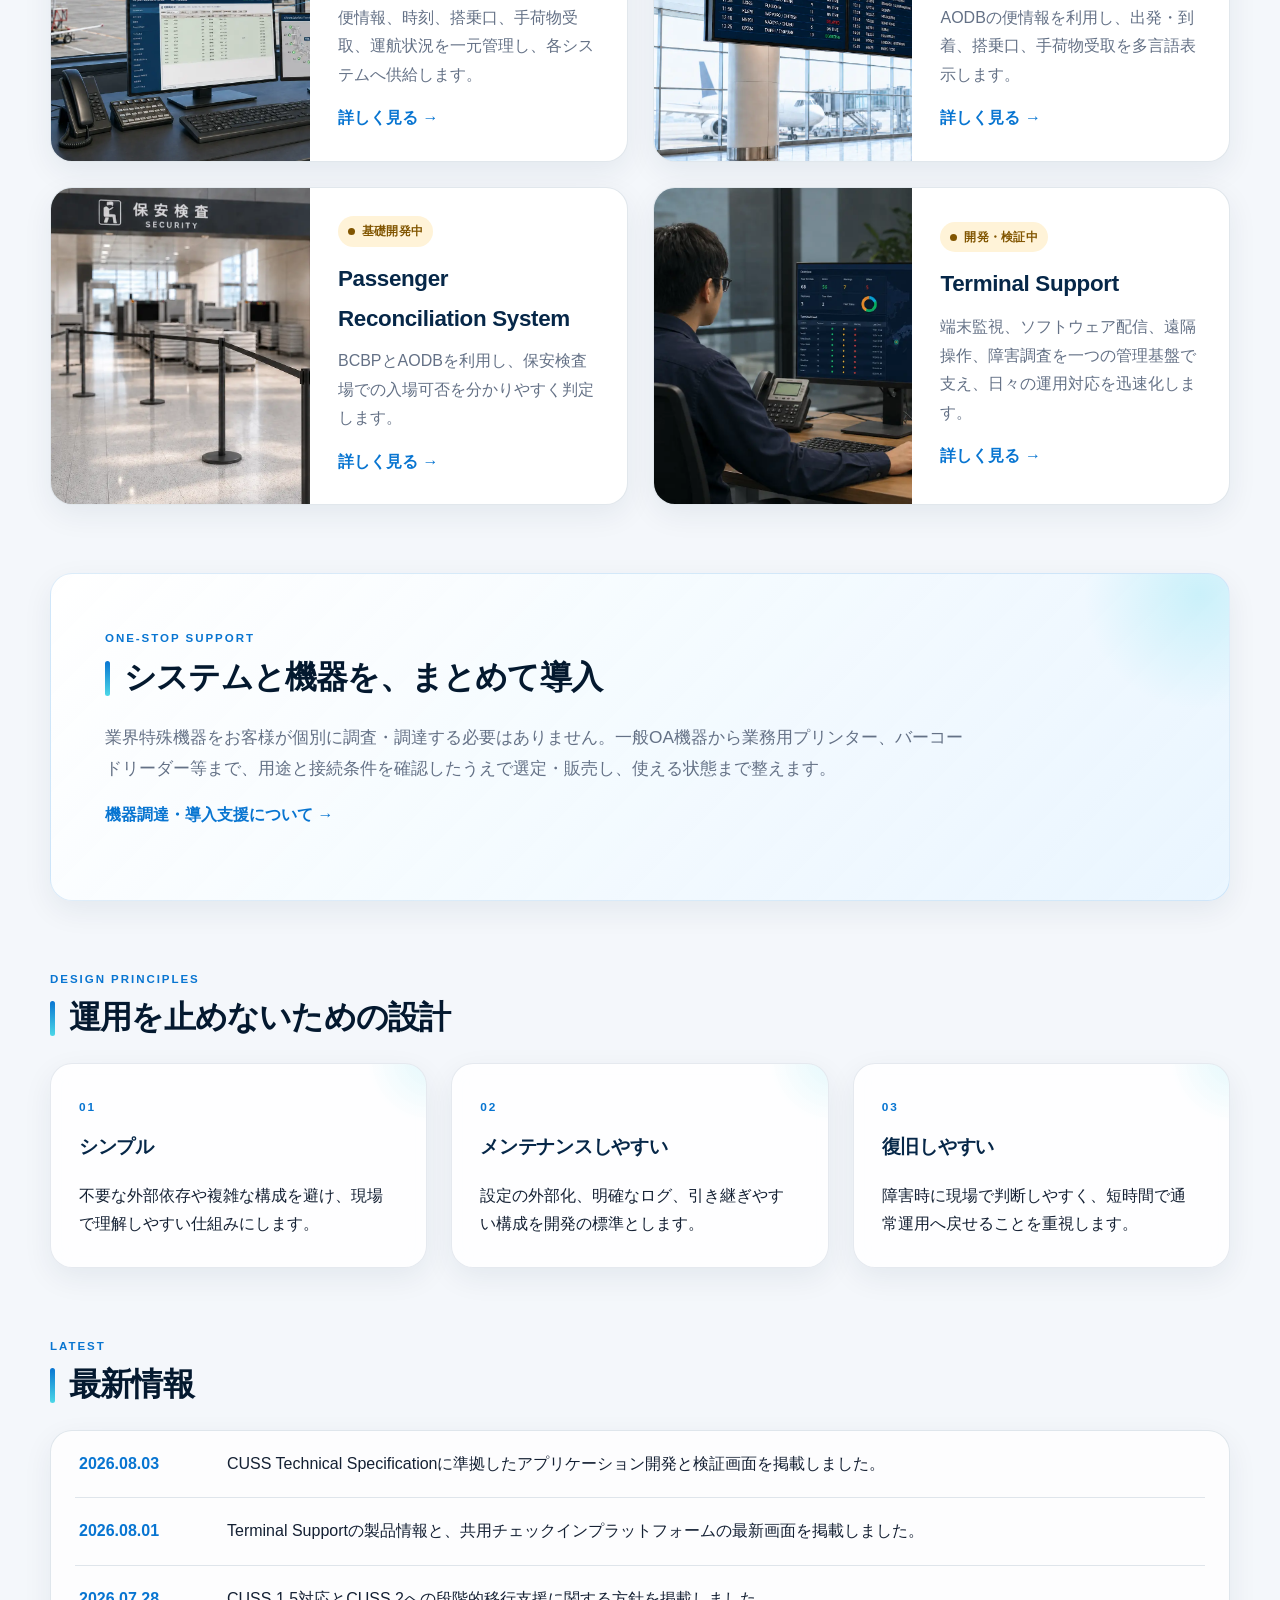
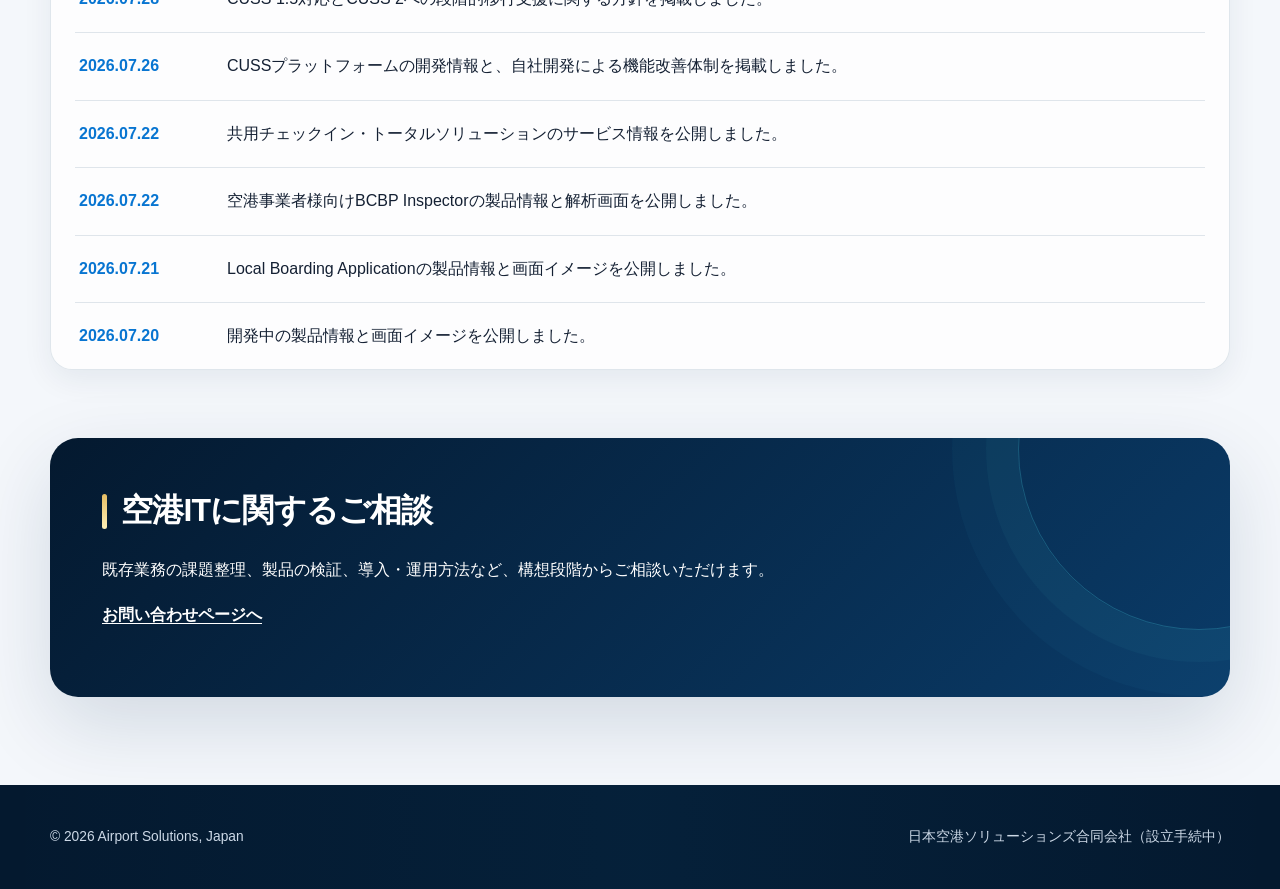
==== commit 82f6745d: "Add files via upload" ====
--- a/index.html
+++ b/index.html
@@ -71,7 +71,7 @@
     </div>
   </section>
 
-  <section><span class="section-label">Latest</span><h2>最新情報</h2><ul class="news-list"><li><time datetime="2026-08-01">2026.08.01</time><span>Terminal Supportの製品情報と、共用チェックインプラットフォームの最新画面を掲載しました。</span></li><li><time datetime="2026-07-28">2026.07.28</time><span>CUSS 1.5対応とCUSS 2への段階的移行支援に関する方針を掲載しました。</span></li><li><time datetime="2026-07-26">2026.07.26</time><span>CUSSプラットフォームの開発情報と、自社開発による機能改善体制を掲載しました。</span></li><li><time datetime="2026-07-22">2026.07.22</time><span>共用チェックイン・トータルソリューションのサービス情報を公開しました。</span></li><li><time datetime="2026-07-22">2026.07.22</time><span>空港事業者様向けBCBP Inspectorの製品情報と解析画面を公開しました。</span></li><li><time datetime="2026-07-21">2026.07.21</time><span>Local Boarding Applicationの製品情報と画面イメージを公開しました。</span></li><li><time datetime="2026-07-20">2026.07.20</time><span>開発中の製品情報と画面イメージを公開しました。</span></li></ul></section>
+  <section><span class="section-label">Latest</span><h2>最新情報</h2><ul class="news-list"><li><time datetime="2026-08-03">2026.08.03</time><span>CUSS Technical Specificationに準拠したアプリケーション開発と検証画面を掲載しました。</span></li><li><time datetime="2026-08-01">2026.08.01</time><span>Terminal Supportの製品情報と、共用チェックインプラットフォームの最新画面を掲載しました。</span></li><li><time datetime="2026-07-28">2026.07.28</time><span>CUSS 1.5対応とCUSS 2への段階的移行支援に関する方針を掲載しました。</span></li><li><time datetime="2026-07-26">2026.07.26</time><span>CUSSプラットフォームの開発情報と、自社開発による機能改善体制を掲載しました。</span></li><li><time datetime="2026-07-22">2026.07.22</time><span>共用チェックイン・トータルソリューションのサービス情報を公開しました。</span></li><li><time datetime="2026-07-22">2026.07.22</time><span>空港事業者様向けBCBP Inspectorの製品情報と解析画面を公開しました。</span></li><li><time datetime="2026-07-21">2026.07.21</time><span>Local Boarding Applicationの製品情報と画面イメージを公開しました。</span></li><li><time datetime="2026-07-20">2026.07.20</time><span>開発中の製品情報と画面イメージを公開しました。</span></li></ul></section>
   <section class="contact-panel"><h2>空港ITに関するご相談</h2><p>既存業務の課題整理、製品の検証、導入・運用方法など、構想段階からご相談いただけます。</p><p><a href="contact.html">お問い合わせページへ</a></p></section>
 </main>
 <footer class="site-footer"><div class="footer-inner"><p>© 2026 Airport Solutions, Japan</p><p>日本空港ソリューションズ合同会社（設立手続中）</p></div></footer>
--- a/style.css
+++ b/style.css
@@ -581,9 +581,15 @@
 .gallery-single { grid-template-columns: minmax(0, 1fr); max-width: 920px; margin-inline: auto; }
 .gallery figure { margin: 0; overflow: hidden; background: #fff; border: 1px solid var(--line); border-radius: 15px; box-shadow: var(--shadow-sm); }
 .gallery img { display: block; width: 100%; aspect-ratio: 16/9; object-fit: cover; object-position: left top; }
-.common-use-gallery img { object-fit: contain; background: #071d37; }
+.common-use-gallery img { aspect-ratio: auto; height: auto; object-fit: contain; background: #071d37; }
 .common-use-gallery figure:last-child:nth-child(odd) { grid-column: 1 / -1; max-width: 920px; width: 100%; justify-self: center; }
 .cuss-screen-gallery img { aspect-ratio: auto; object-fit: contain; background: #071d37; }
+.cuss-app-capability { margin-top: 34px; padding: clamp(28px, 4vw, 46px); border: 1px solid #cfe0ee; border-radius: var(--radius); background: linear-gradient(135deg, #f8fcff, #edf6fc); box-shadow: var(--shadow-sm); }
+.cuss-app-capability h2 { padding-left: 0; margin-bottom: 15px; }
+.cuss-app-capability h2::before { display: none; }
+.cuss-app-capability .section-label { margin-top: 18px; }
+.cuss-app-capability > div { max-width: 1040px; }
+.cuss-app-gallery img { aspect-ratio: auto; height: auto; object-fit: contain; background: #f5f7fb; }
 .bcbp-gallery img { aspect-ratio: auto; object-fit: contain; background: #eef3f7; }
 .terminal-support-gallery img { aspect-ratio: auto; object-fit: contain; background: #e7e6e2; }
 .gallery figcaption { padding: 10px 13px; color: var(--muted); font-size: .8rem; }
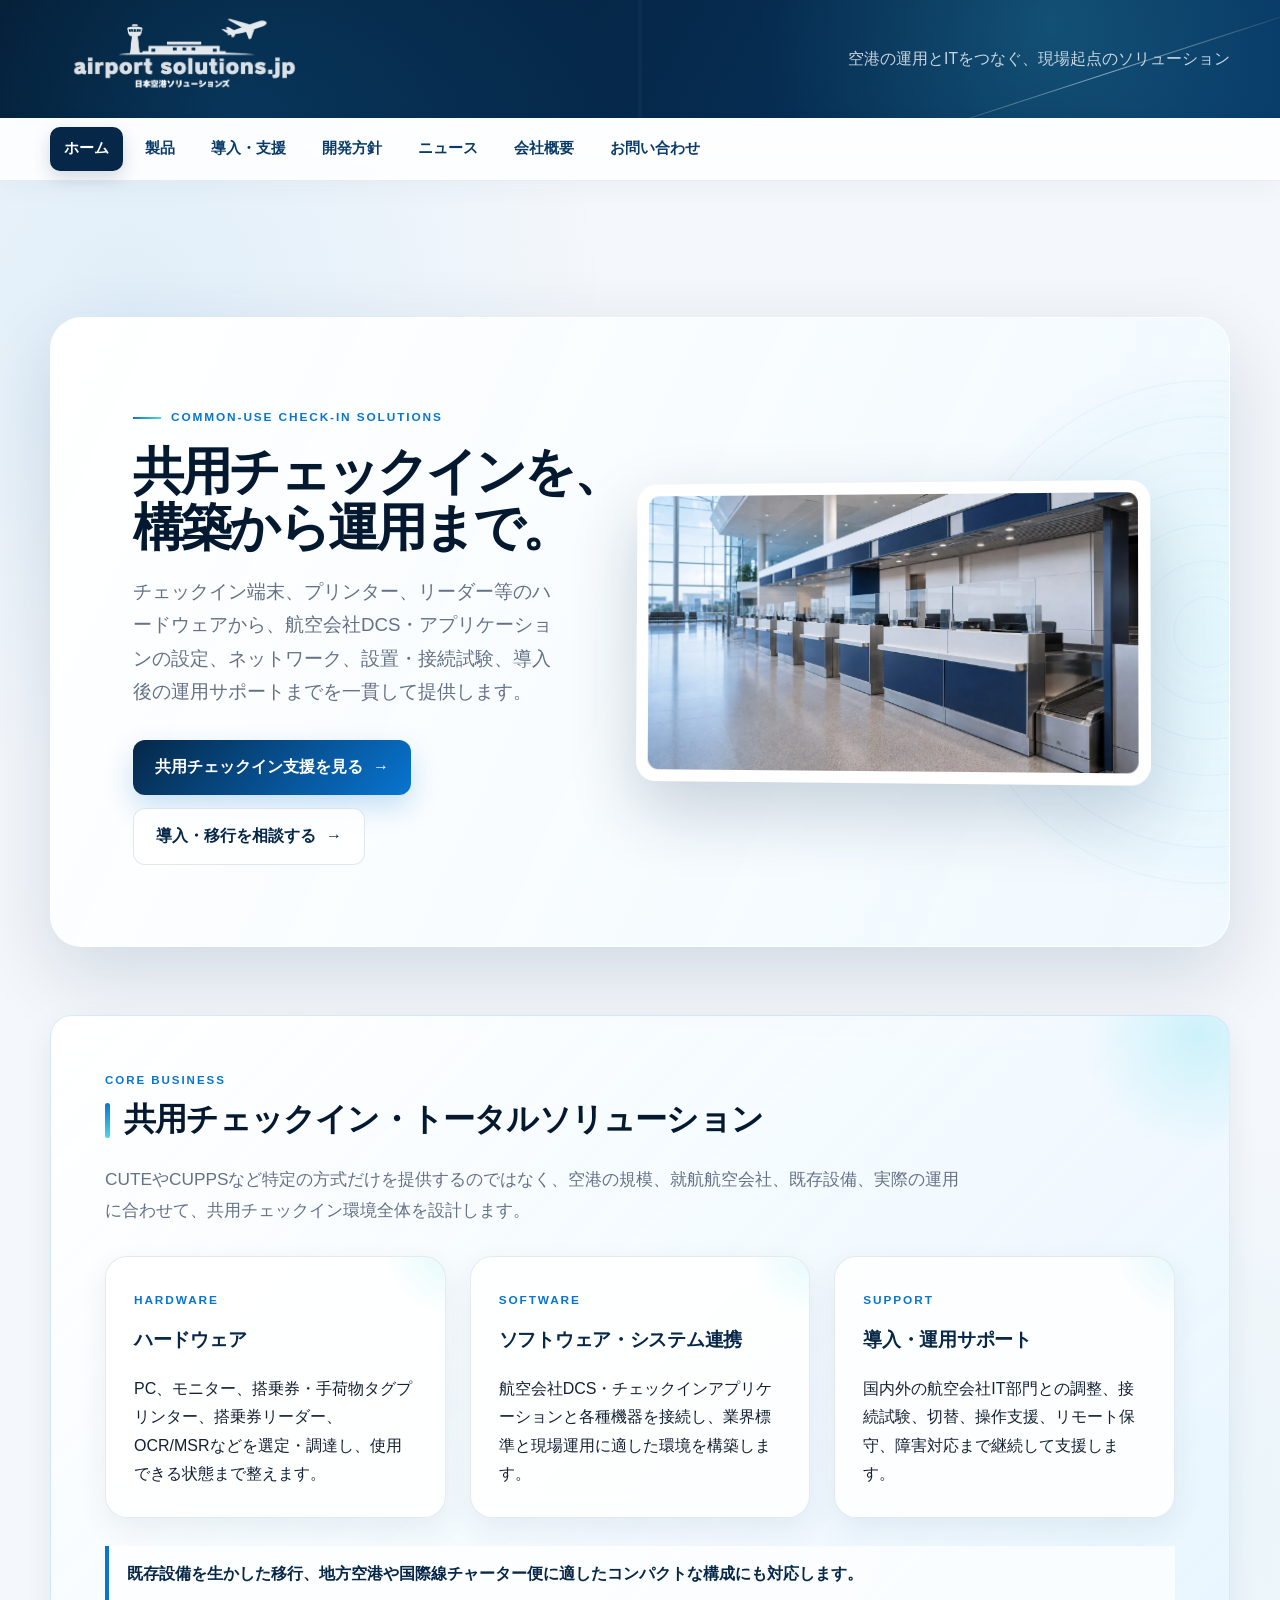
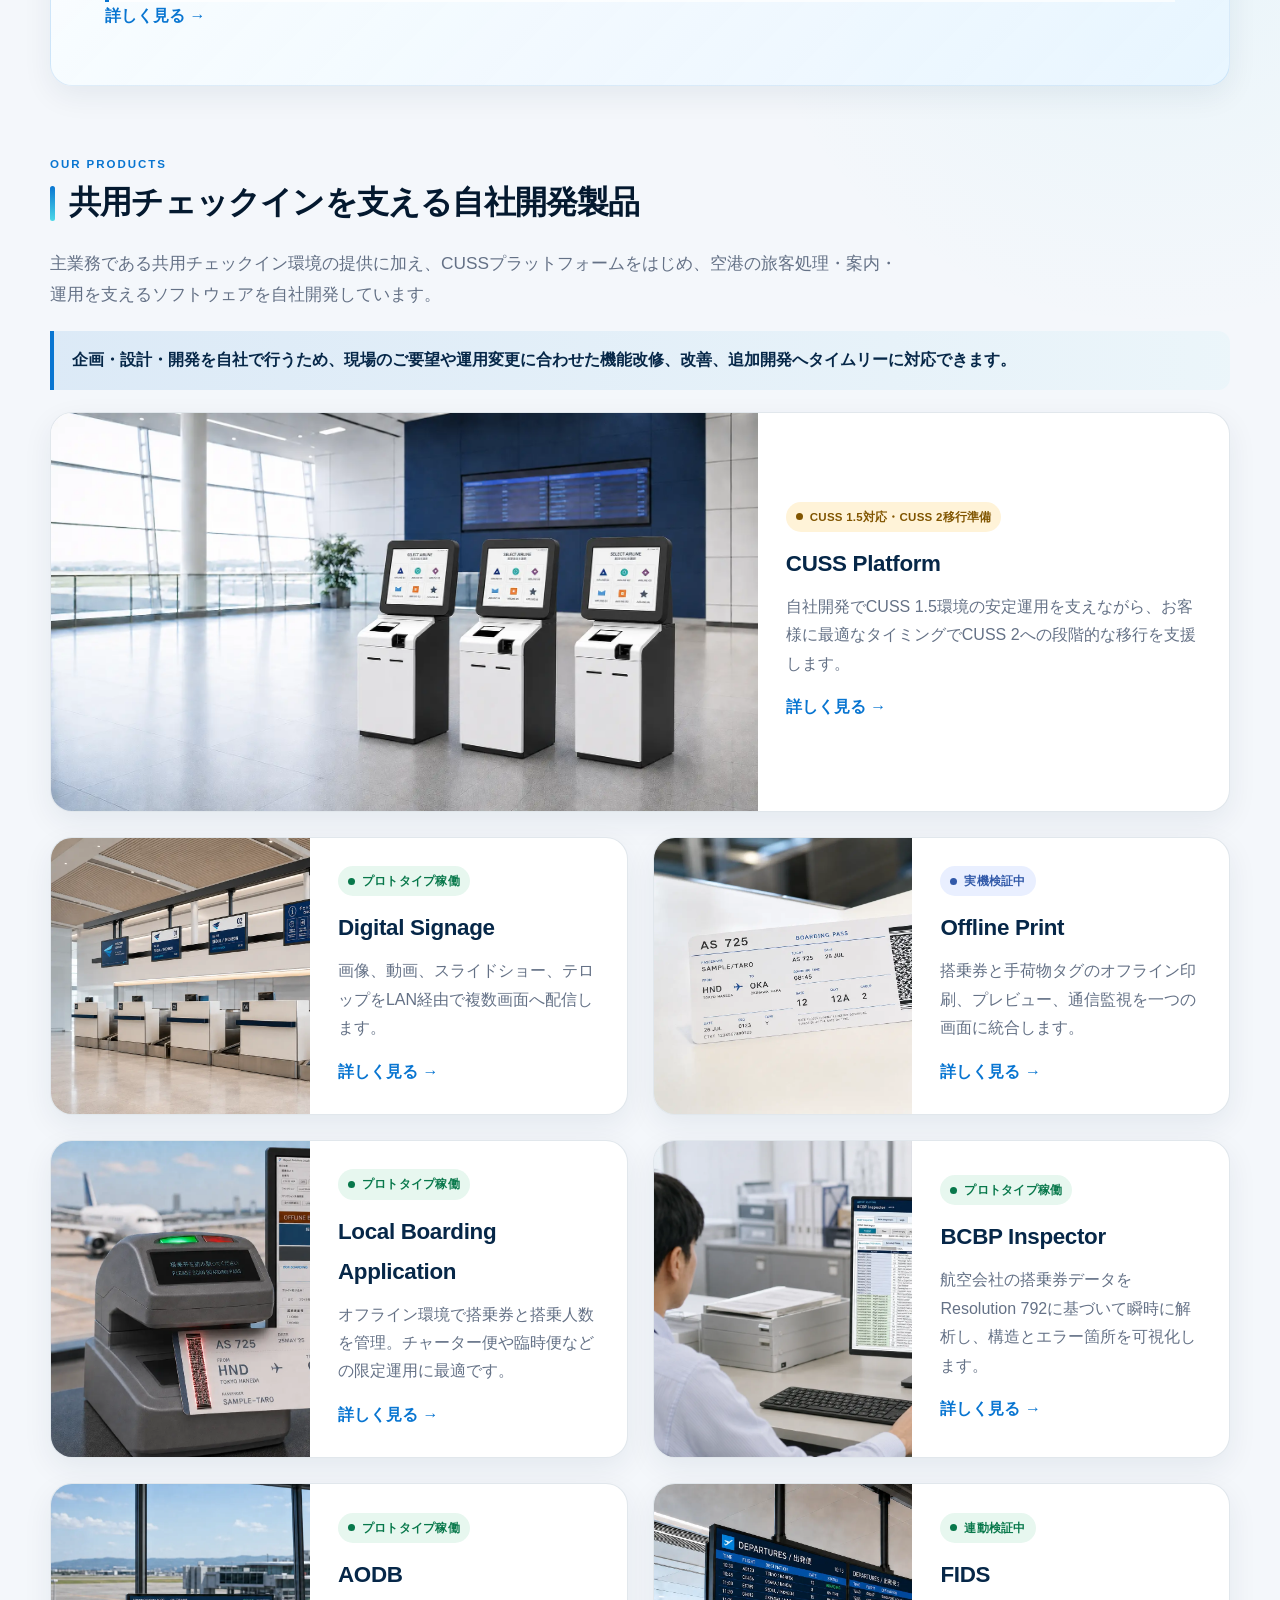
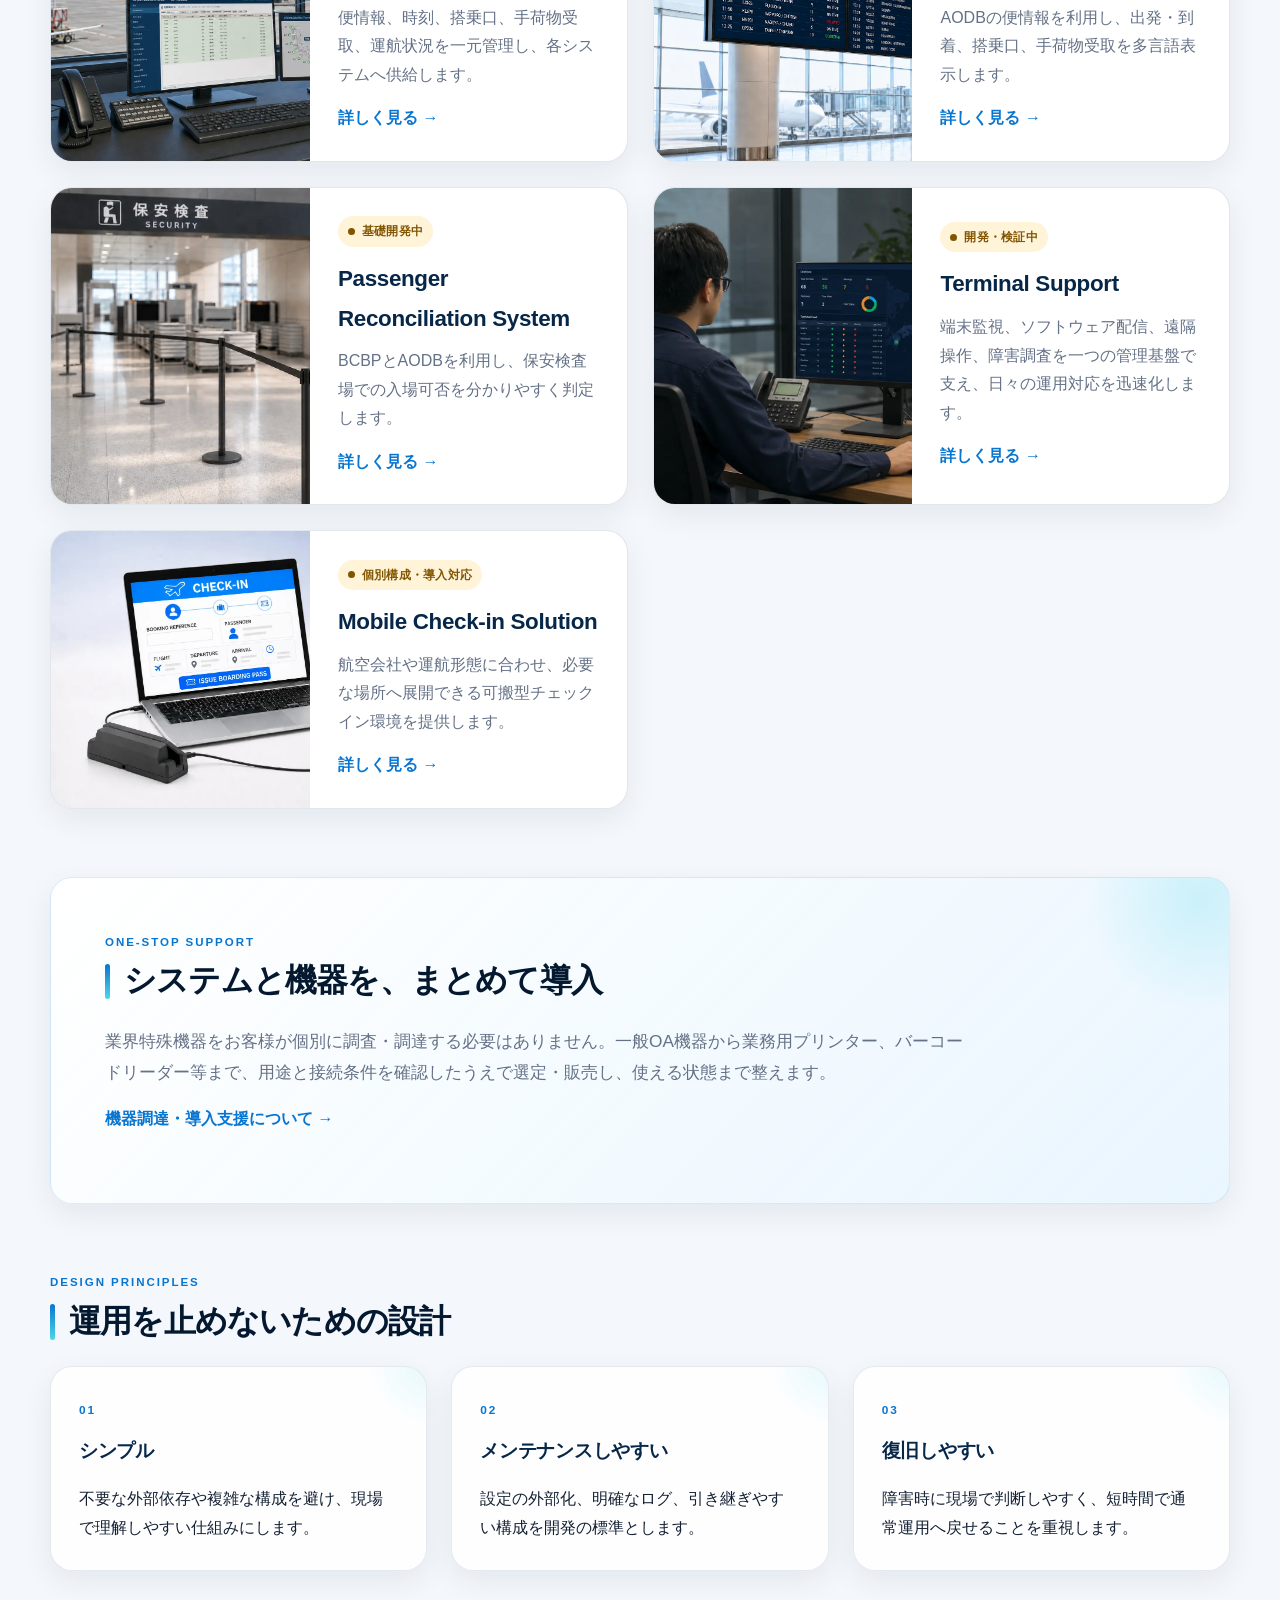
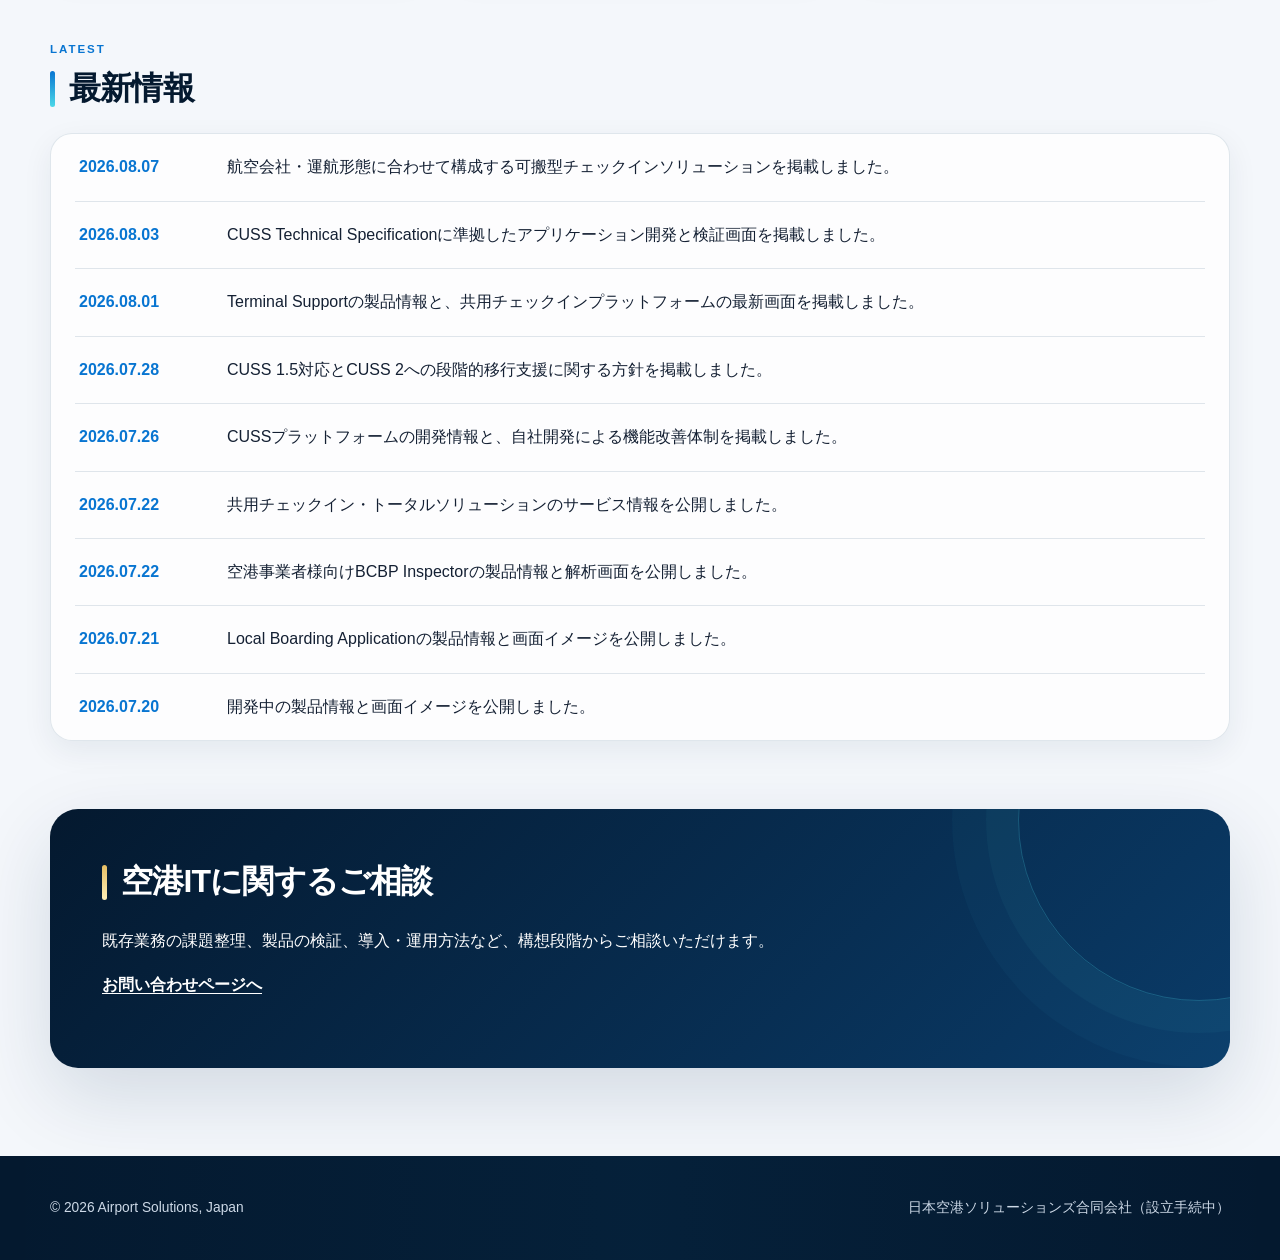
==== commit 4710566d: "Add files via upload" ====
--- a/index.html
+++ b/index.html
@@ -57,6 +57,7 @@
       <article class="product-card"><div class="product-image"><img src="assets/images/fids-departures-two-panel-gate-pbb-final.webp" alt="出発便一覧を2面へ連続表示する天井吊り下げ型FIDSの導入イメージ"></div><div class="product-body"><span class="status prototype">連動検証中</span><h3>FIDS</h3><p>AODBの便情報を利用し、出発・到着、搭乗口、手荷物受取を多言語表示します。</p><a class="text-link" href="products.html#fids">詳しく見る</a></div></article>
       <article class="product-card"><div class="product-image"><img src="assets/images/prs-access-bgr-side-by-side-concept.webp" alt="地方空港の保安検査場に設置したAccess BGRとPRS係員端末のイメージ"></div><div class="product-body"><span class="status development">基礎開発中</span><h3>Passenger Reconciliation System</h3><p>BCBPとAODBを利用し、保安検査場での入場可否を分かりやすく判定します。</p><a class="text-link" href="products.html#prs">詳しく見る</a></div></article>
       <article class="product-card"><div class="product-image"><img src="assets/images/terminal-support-remote-operations-concept.webp" alt="空港外のサポートオフィスから複数拠点の端末を監視し更新配信と遠隔支援を行うTerminal Supportの運用イメージ"></div><div class="product-body"><span class="status development">開発・検証中</span><h3>Terminal Support</h3><p>端末監視、ソフトウェア配信、遠隔操作、障害調査を一つの管理基盤で支え、日々の運用対応を迅速化します。</p><a class="text-link" href="products.html#terminal-support">詳しく見る</a></div></article>
+      <article class="product-card"><div class="product-image"><img src="assets/images/mobile-checkin-solution.webp" alt="ノートPC、旅客情報読取機器、ATB・BTPプリンターを組み合わせた可搬型チェックイン環境"></div><div class="product-body"><span class="status development">個別構成・導入対応</span><h3>Mobile Check-in Solution</h3><p>航空会社や運航形態に合わせ、必要な場所へ展開できる可搬型チェックイン環境を提供します。</p><a class="text-link" href="products.html#mobile-checkin">詳しく見る</a></div></article>
     </div>
   </section>
 
@@ -71,7 +72,7 @@
     </div>
   </section>
 
-  <section><span class="section-label">Latest</span><h2>最新情報</h2><ul class="news-list"><li><time datetime="2026-08-03">2026.08.03</time><span>CUSS Technical Specificationに準拠したアプリケーション開発と検証画面を掲載しました。</span></li><li><time datetime="2026-08-01">2026.08.01</time><span>Terminal Supportの製品情報と、共用チェックインプラットフォームの最新画面を掲載しました。</span></li><li><time datetime="2026-07-28">2026.07.28</time><span>CUSS 1.5対応とCUSS 2への段階的移行支援に関する方針を掲載しました。</span></li><li><time datetime="2026-07-26">2026.07.26</time><span>CUSSプラットフォームの開発情報と、自社開発による機能改善体制を掲載しました。</span></li><li><time datetime="2026-07-22">2026.07.22</time><span>共用チェックイン・トータルソリューションのサービス情報を公開しました。</span></li><li><time datetime="2026-07-22">2026.07.22</time><span>空港事業者様向けBCBP Inspectorの製品情報と解析画面を公開しました。</span></li><li><time datetime="2026-07-21">2026.07.21</time><span>Local Boarding Applicationの製品情報と画面イメージを公開しました。</span></li><li><time datetime="2026-07-20">2026.07.20</time><span>開発中の製品情報と画面イメージを公開しました。</span></li></ul></section>
+  <section><span class="section-label">Latest</span><h2>最新情報</h2><ul class="news-list"><li><time datetime="2026-08-07">2026.08.07</time><span>航空会社・運航形態に合わせて構成する可搬型チェックインソリューションを掲載しました。</span></li><li><time datetime="2026-08-03">2026.08.03</time><span>CUSS Technical Specificationに準拠したアプリケーション開発と検証画面を掲載しました。</span></li><li><time datetime="2026-08-01">2026.08.01</time><span>Terminal Supportの製品情報と、共用チェックインプラットフォームの最新画面を掲載しました。</span></li><li><time datetime="2026-07-28">2026.07.28</time><span>CUSS 1.5対応とCUSS 2への段階的移行支援に関する方針を掲載しました。</span></li><li><time datetime="2026-07-26">2026.07.26</time><span>CUSSプラットフォームの開発情報と、自社開発による機能改善体制を掲載しました。</span></li><li><time datetime="2026-07-22">2026.07.22</time><span>共用チェックイン・トータルソリューションのサービス情報を公開しました。</span></li><li><time datetime="2026-07-22">2026.07.22</time><span>空港事業者様向けBCBP Inspectorの製品情報と解析画面を公開しました。</span></li><li><time datetime="2026-07-21">2026.07.21</time><span>Local Boarding Applicationの製品情報と画面イメージを公開しました。</span></li><li><time datetime="2026-07-20">2026.07.20</time><span>開発中の製品情報と画面イメージを公開しました。</span></li></ul></section>
   <section class="contact-panel"><h2>空港ITに関するご相談</h2><p>既存業務の課題整理、製品の検証、導入・運用方法など、構想段階からご相談いただけます。</p><p><a href="contact.html">お問い合わせページへ</a></p></section>
 </main>
 <footer class="site-footer"><div class="footer-inner"><p>© 2026 Airport Solutions, Japan</p><p>日本空港ソリューションズ合同会社（設立手続中）</p></div></footer>
--- a/style.css
+++ b/style.css
@@ -590,8 +590,10 @@
 .cuss-app-capability .section-label { margin-top: 18px; }
 .cuss-app-capability > div { max-width: 1040px; }
 .cuss-app-gallery img { aspect-ratio: auto; height: auto; object-fit: contain; background: #f5f7fb; }
+.cuss-management-gallery img { aspect-ratio: auto; height: auto; object-fit: contain; object-position: left top; background: #eaf1f6; }
 .bcbp-gallery img { aspect-ratio: auto; object-fit: contain; background: #eef3f7; }
 .terminal-support-gallery img { aspect-ratio: auto; object-fit: contain; background: #e7e6e2; }
+.mobile-checkin-media img { object-position: center; }
 .gallery figcaption { padding: 10px 13px; color: var(--muted); font-size: .8rem; }
 .product-image img,
 .detail-media img,
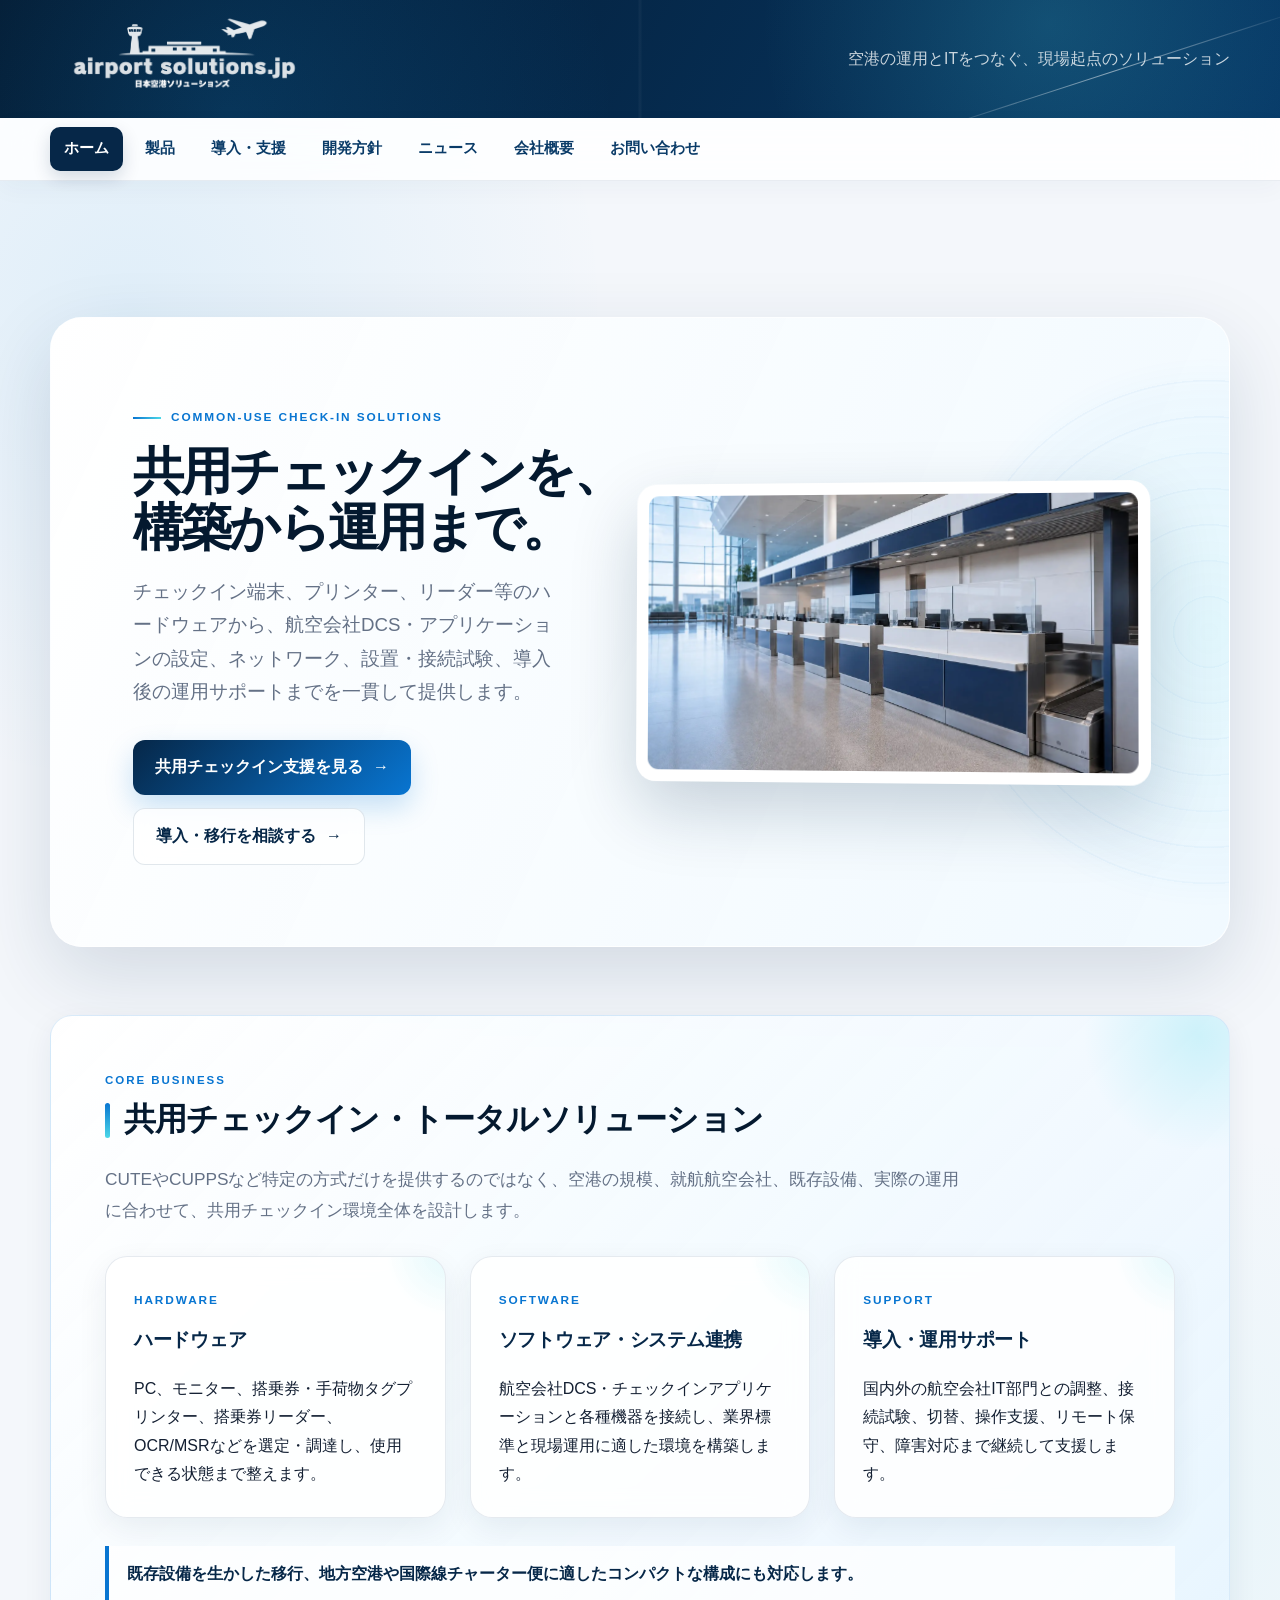
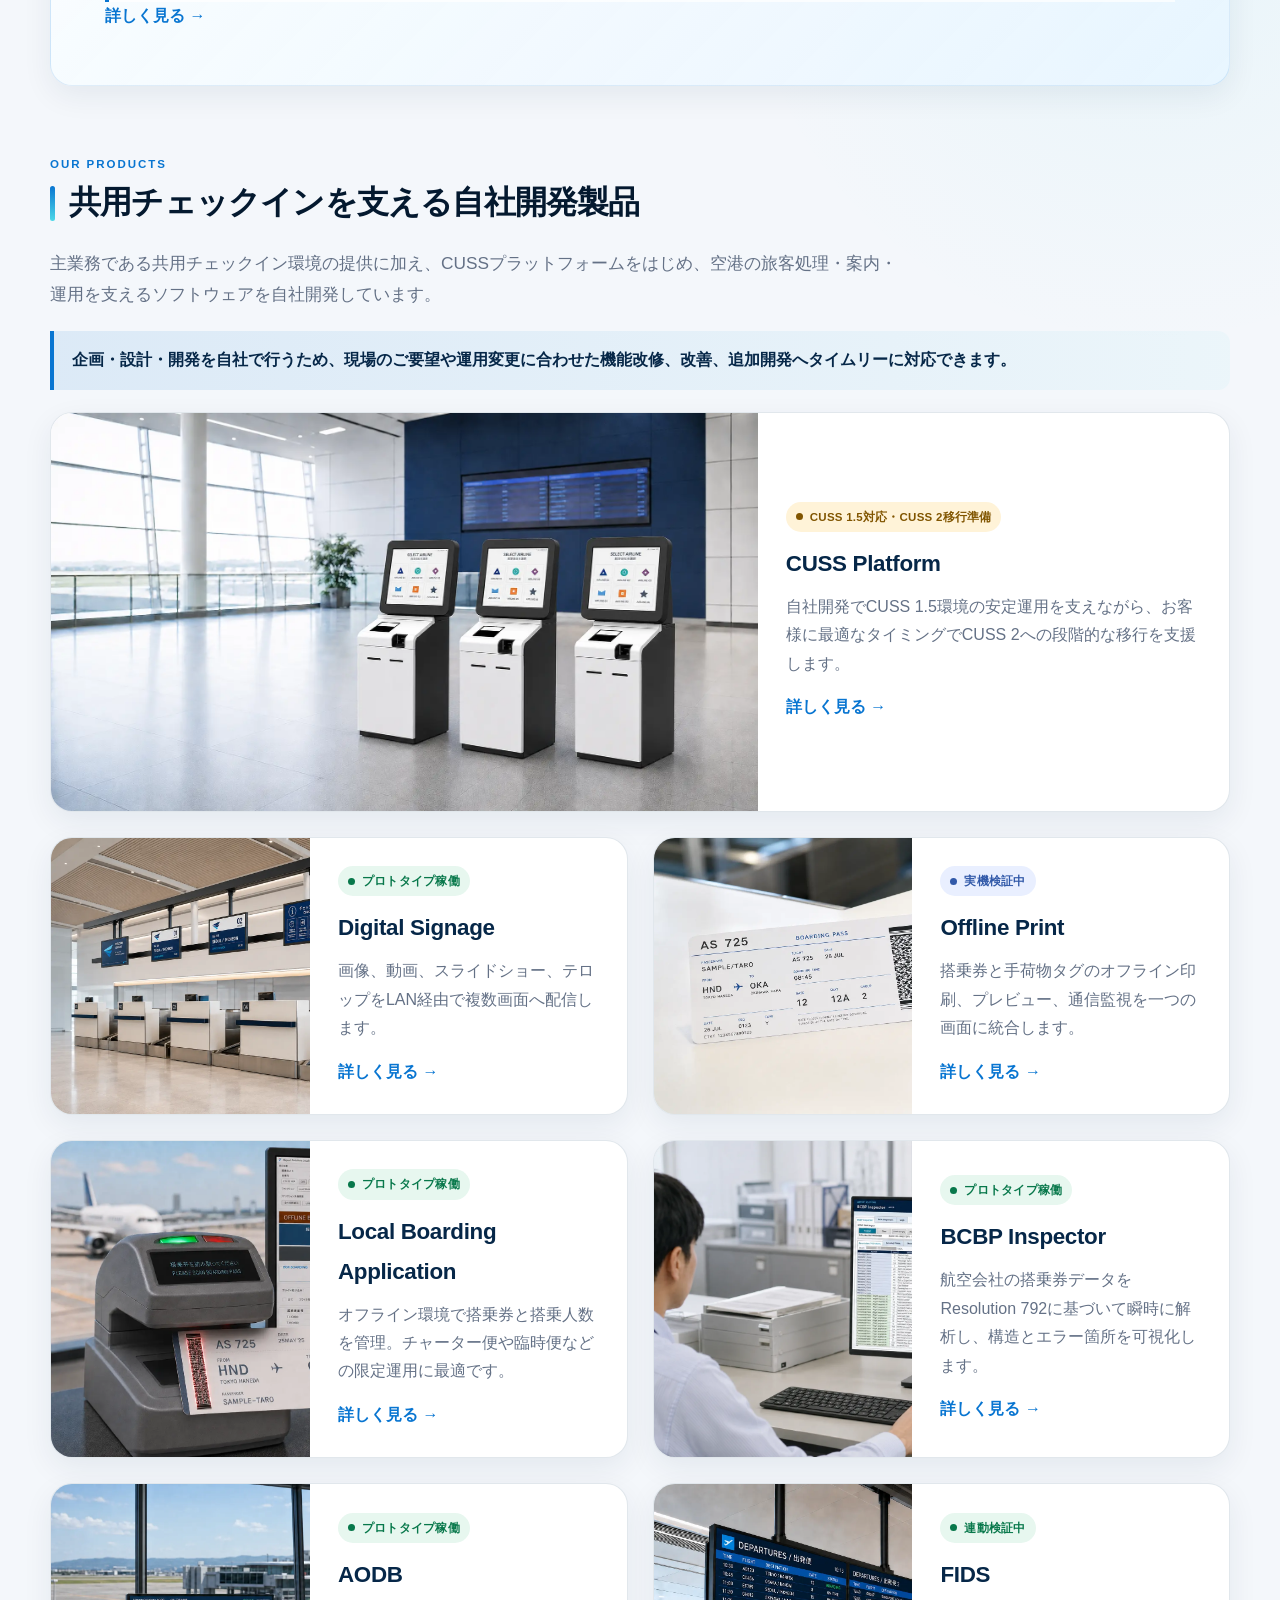
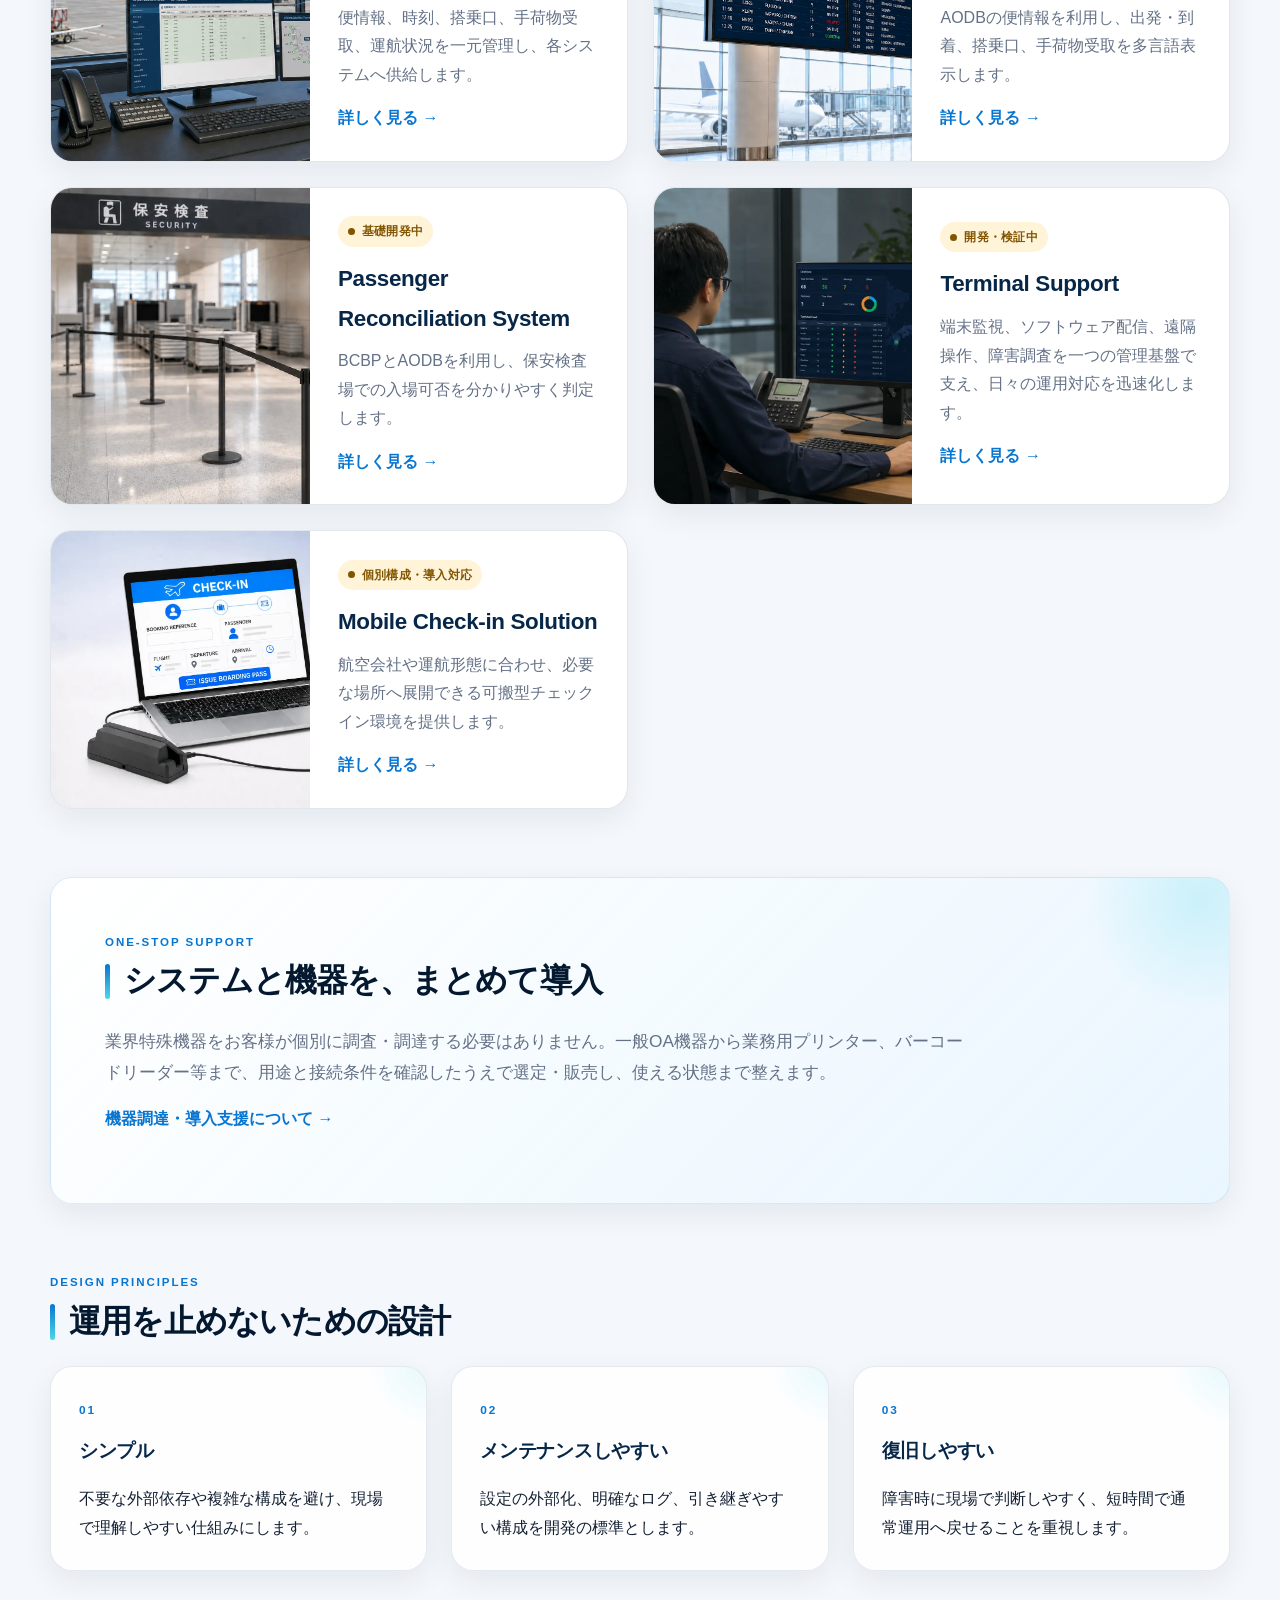
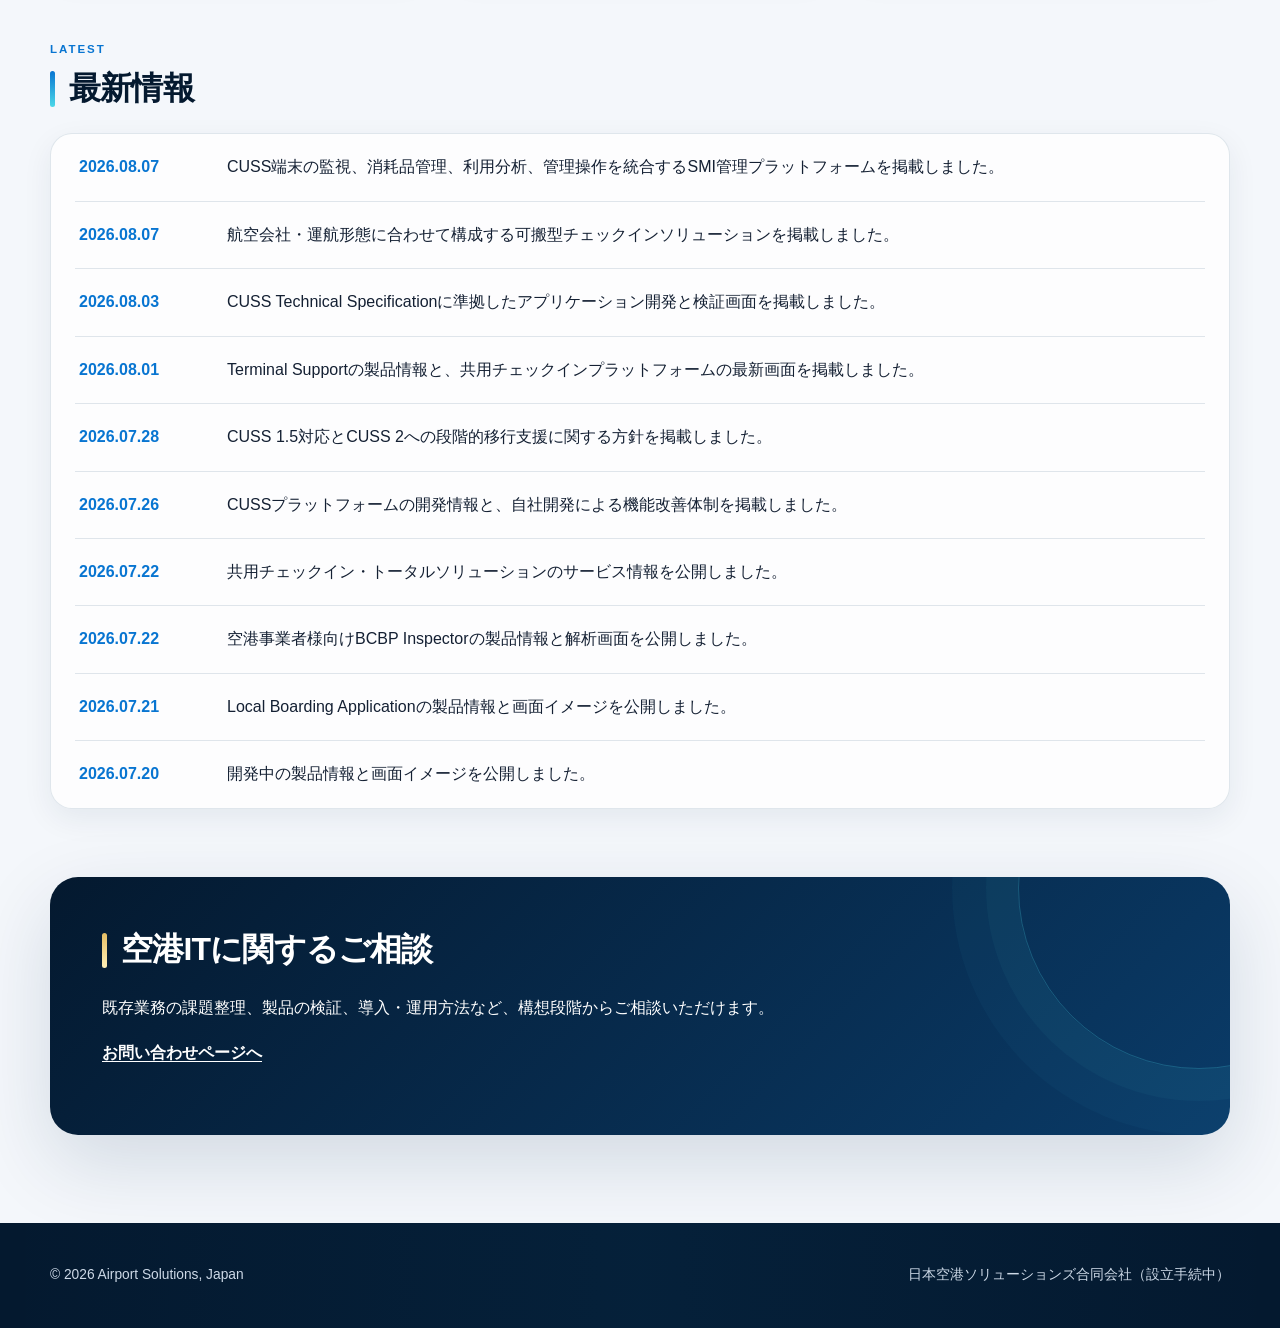
==== commit 3958b554: "Add files via upload" ====
--- a/index.html
+++ b/index.html
@@ -72,7 +72,7 @@
     </div>
   </section>
 
-  <section><span class="section-label">Latest</span><h2>最新情報</h2><ul class="news-list"><li><time datetime="2026-08-07">2026.08.07</time><span>航空会社・運航形態に合わせて構成する可搬型チェックインソリューションを掲載しました。</span></li><li><time datetime="2026-08-03">2026.08.03</time><span>CUSS Technical Specificationに準拠したアプリケーション開発と検証画面を掲載しました。</span></li><li><time datetime="2026-08-01">2026.08.01</time><span>Terminal Supportの製品情報と、共用チェックインプラットフォームの最新画面を掲載しました。</span></li><li><time datetime="2026-07-28">2026.07.28</time><span>CUSS 1.5対応とCUSS 2への段階的移行支援に関する方針を掲載しました。</span></li><li><time datetime="2026-07-26">2026.07.26</time><span>CUSSプラットフォームの開発情報と、自社開発による機能改善体制を掲載しました。</span></li><li><time datetime="2026-07-22">2026.07.22</time><span>共用チェックイン・トータルソリューションのサービス情報を公開しました。</span></li><li><time datetime="2026-07-22">2026.07.22</time><span>空港事業者様向けBCBP Inspectorの製品情報と解析画面を公開しました。</span></li><li><time datetime="2026-07-21">2026.07.21</time><span>Local Boarding Applicationの製品情報と画面イメージを公開しました。</span></li><li><time datetime="2026-07-20">2026.07.20</time><span>開発中の製品情報と画面イメージを公開しました。</span></li></ul></section>
+  <section><span class="section-label">Latest</span><h2>最新情報</h2><ul class="news-list"><li><time datetime="2026-08-07">2026.08.07</time><span>CUSS端末の監視、消耗品管理、利用分析、管理操作を統合するSMI管理プラットフォームを掲載しました。</span></li><li><time datetime="2026-08-07">2026.08.07</time><span>航空会社・運航形態に合わせて構成する可搬型チェックインソリューションを掲載しました。</span></li><li><time datetime="2026-08-03">2026.08.03</time><span>CUSS Technical Specificationに準拠したアプリケーション開発と検証画面を掲載しました。</span></li><li><time datetime="2026-08-01">2026.08.01</time><span>Terminal Supportの製品情報と、共用チェックインプラットフォームの最新画面を掲載しました。</span></li><li><time datetime="2026-07-28">2026.07.28</time><span>CUSS 1.5対応とCUSS 2への段階的移行支援に関する方針を掲載しました。</span></li><li><time datetime="2026-07-26">2026.07.26</time><span>CUSSプラットフォームの開発情報と、自社開発による機能改善体制を掲載しました。</span></li><li><time datetime="2026-07-22">2026.07.22</time><span>共用チェックイン・トータルソリューションのサービス情報を公開しました。</span></li><li><time datetime="2026-07-22">2026.07.22</time><span>空港事業者様向けBCBP Inspectorの製品情報と解析画面を公開しました。</span></li><li><time datetime="2026-07-21">2026.07.21</time><span>Local Boarding Applicationの製品情報と画面イメージを公開しました。</span></li><li><time datetime="2026-07-20">2026.07.20</time><span>開発中の製品情報と画面イメージを公開しました。</span></li></ul></section>
   <section class="contact-panel"><h2>空港ITに関するご相談</h2><p>既存業務の課題整理、製品の検証、導入・運用方法など、構想段階からご相談いただけます。</p><p><a href="contact.html">お問い合わせページへ</a></p></section>
 </main>
 <footer class="site-footer"><div class="footer-inner"><p>© 2026 Airport Solutions, Japan</p><p>日本空港ソリューションズ合同会社（設立手続中）</p></div></footer>
--- a/style.css
+++ b/style.css
@@ -390,6 +390,27 @@
 .card ul { padding-left: 1.2rem; }
 .card li { margin-bottom: .55rem; }
 .card li::marker { color: var(--blue-500); }
+.content-hero {
+  position: relative; overflow: hidden; display: grid; grid-template-columns: minmax(0, 1.45fr) minmax(280px, .55fr);
+  align-items: center; gap: 34px; padding: clamp(32px, 5vw, 58px); margin-bottom: 48px;
+  background: linear-gradient(135deg, #062748 0%, #0a4778 100%); border-radius: var(--radius); box-shadow: var(--shadow);
+}
+.content-hero::after { content: ""; position: absolute; right: -100px; bottom: -150px; width: 360px; height: 360px; border: 1px solid rgba(107,211,244,.23); border-radius: 50%; }
+.content-hero .section-label { color: #65d5f5; }
+.content-hero h1 { margin: 0 0 16px; color: #fff; font-size: clamp(2rem, 4vw, 3.45rem); line-height: 1.18; }
+.content-hero .lead { margin: 0; color: rgba(255,255,255,.78); }
+.hero-icon-set { position: relative; z-index: 1; display: grid; grid-template-columns: repeat(3, 1fr); gap: 12px; }
+.hero-icon-set span { display: grid; place-items: center; aspect-ratio: 1; color: #70daf7; background: rgba(255,255,255,.09); border: 1px solid rgba(255,255,255,.18); border-radius: 18px; backdrop-filter: blur(4px); }
+.hero-icon-set span:nth-child(2) { transform: translateY(-16px); background: rgba(24,151,211,.24); }
+.hero-icon-set svg { width: 46%; height: 46%; fill: none; stroke: currentColor; stroke-width: 1.7; stroke-linecap: round; stroke-linejoin: round; }
+.icon-card { position: relative; }
+.card-icon { display: grid; place-items: center; width: 52px; height: 52px; margin-bottom: 18px; color: var(--blue-600); background: linear-gradient(145deg, #e9f7fd, #dceefa); border: 1px solid #c5e5f3; border-radius: 15px; transition: transform .22s ease, color .22s ease; }
+.icon-card:hover .card-icon { transform: translateY(-3px) rotate(-2deg); color: #075d9b; }
+.card-icon svg { width: 28px; height: 28px; fill: none; stroke: currentColor; stroke-width: 1.8; stroke-linecap: round; stroke-linejoin: round; }
+.principle-card .card-icon { color: #fff; background: linear-gradient(145deg, #0c71b4, #063c68); border-color: transparent; }
+.section-heading-row { display: flex; align-items: center; gap: 15px; margin-bottom: 18px; }
+.section-heading-row .card-icon { flex: 0 0 auto; margin: 0; }
+.section-heading-row h2 { margin: 0; }
 
 .news-list { list-style: none; padding: 0; margin: 0; background: rgba(255,255,255,.78); border: 1px solid var(--line); border-radius: var(--radius); padding: 0 24px; box-shadow: var(--shadow-sm); }
 .news-list li {
@@ -591,6 +612,13 @@
 .cuss-app-capability > div { max-width: 1040px; }
 .cuss-app-gallery img { aspect-ratio: auto; height: auto; object-fit: contain; background: #f5f7fb; }
 .cuss-management-gallery img { aspect-ratio: auto; height: auto; object-fit: contain; object-position: left top; background: #eaf1f6; }
+.cuss-smi-section { background: linear-gradient(135deg, #061d39, #0a3159); border-color: #174d74; }
+.cuss-smi-section h2, .cuss-smi-section .feature-list, .cuss-smi-section .product-emphasis { color: #fff; }
+.cuss-smi-section p, .cuss-smi-section li { color: rgba(235,245,252,.82); }
+.cuss-smi-section .section-label { color: #62d4f4; }
+.cuss-smi-section .service-note { color: rgba(235,245,252,.72); background: rgba(255,255,255,.07); border-color: rgba(109,211,241,.38); }
+.cuss-smi-gallery img { aspect-ratio: auto; height: auto; object-fit: contain; object-position: left top; background: #071521; }
+.cuss-smi-gallery figure:last-child:nth-child(odd) { grid-column: 1 / -1; max-width: 920px; width: 100%; justify-self: center; }
 .bcbp-gallery img { aspect-ratio: auto; object-fit: contain; background: #eef3f7; }
 .terminal-support-gallery img { aspect-ratio: auto; object-fit: contain; background: #e7e6e2; }
 .mobile-checkin-media img { object-position: center; }
@@ -658,6 +686,7 @@
 .wide-card { font-size: 1.05rem; }
 
 @media (max-width: 1050px) {
+  .content-hero { grid-template-columns: minmax(0, 1.25fr) minmax(230px, .75fr); }
   .product-hero, .product-detail { grid-template-columns: 1fr; }
   .product-hero { min-height: auto; }
   .product-card, .product-card.featured { grid-column: auto; grid-template-columns: 1fr; }
@@ -673,6 +702,11 @@
   .product-hero h1 span { white-space: nowrap; }
 }
 @media (max-width: 700px) {
+  .content-hero { grid-template-columns: 1fr; gap: 30px; padding: 30px 23px; margin-bottom: 35px; }
+  .content-hero h1 { font-size: clamp(1.85rem, 8vw, 2.35rem); }
+  .hero-icon-set { max-width: 260px; }
+  .hero-icon-set span:nth-child(2) { transform: translateY(-10px); }
+  .section-heading-row { align-items: flex-start; }
   .header-bar { align-items: flex-start; flex-direction: column; gap: 8px; }
   .brand-logo { flex-basis: auto; width: 250px; max-width: 88%; height: 70px; }
   .brand-logo img { width: 240px; height: auto; transform: translateY(-28px); }
@@ -682,6 +716,7 @@
   .product-hero .eyebrow { font-size: .64rem; letter-spacing: .11em; }
   .product-grid, .gallery-4, .gallery-3, .gallery-2, .process { grid-template-columns: 1fr; }
   .common-use-gallery figure:last-child:nth-child(odd) { grid-column: auto; }
+  .cuss-smi-gallery figure:last-child:nth-child(odd) { grid-column: auto; }
   .product-card.featured { grid-column: auto; }
   .product-image { min-height: 195px; }
   .hero-screen { transform: none; padding: 7px; border-radius: 14px; }
